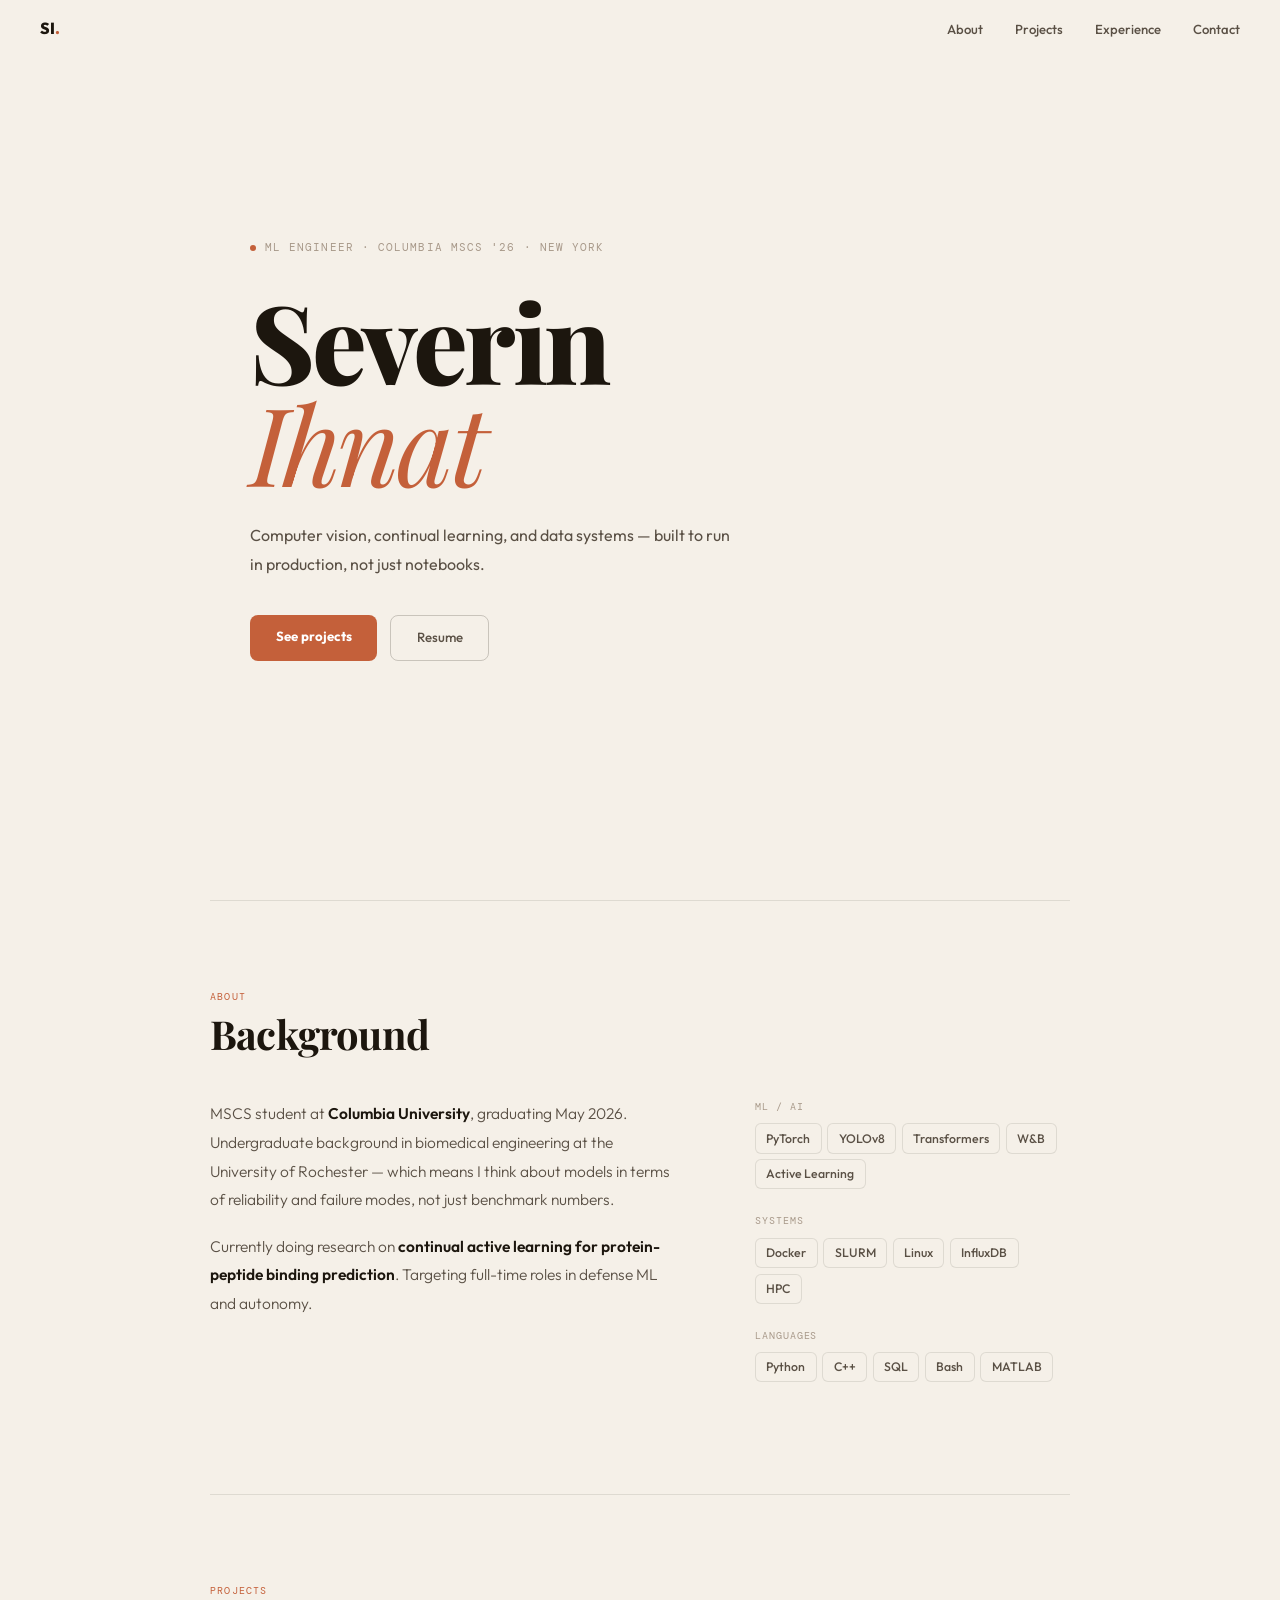
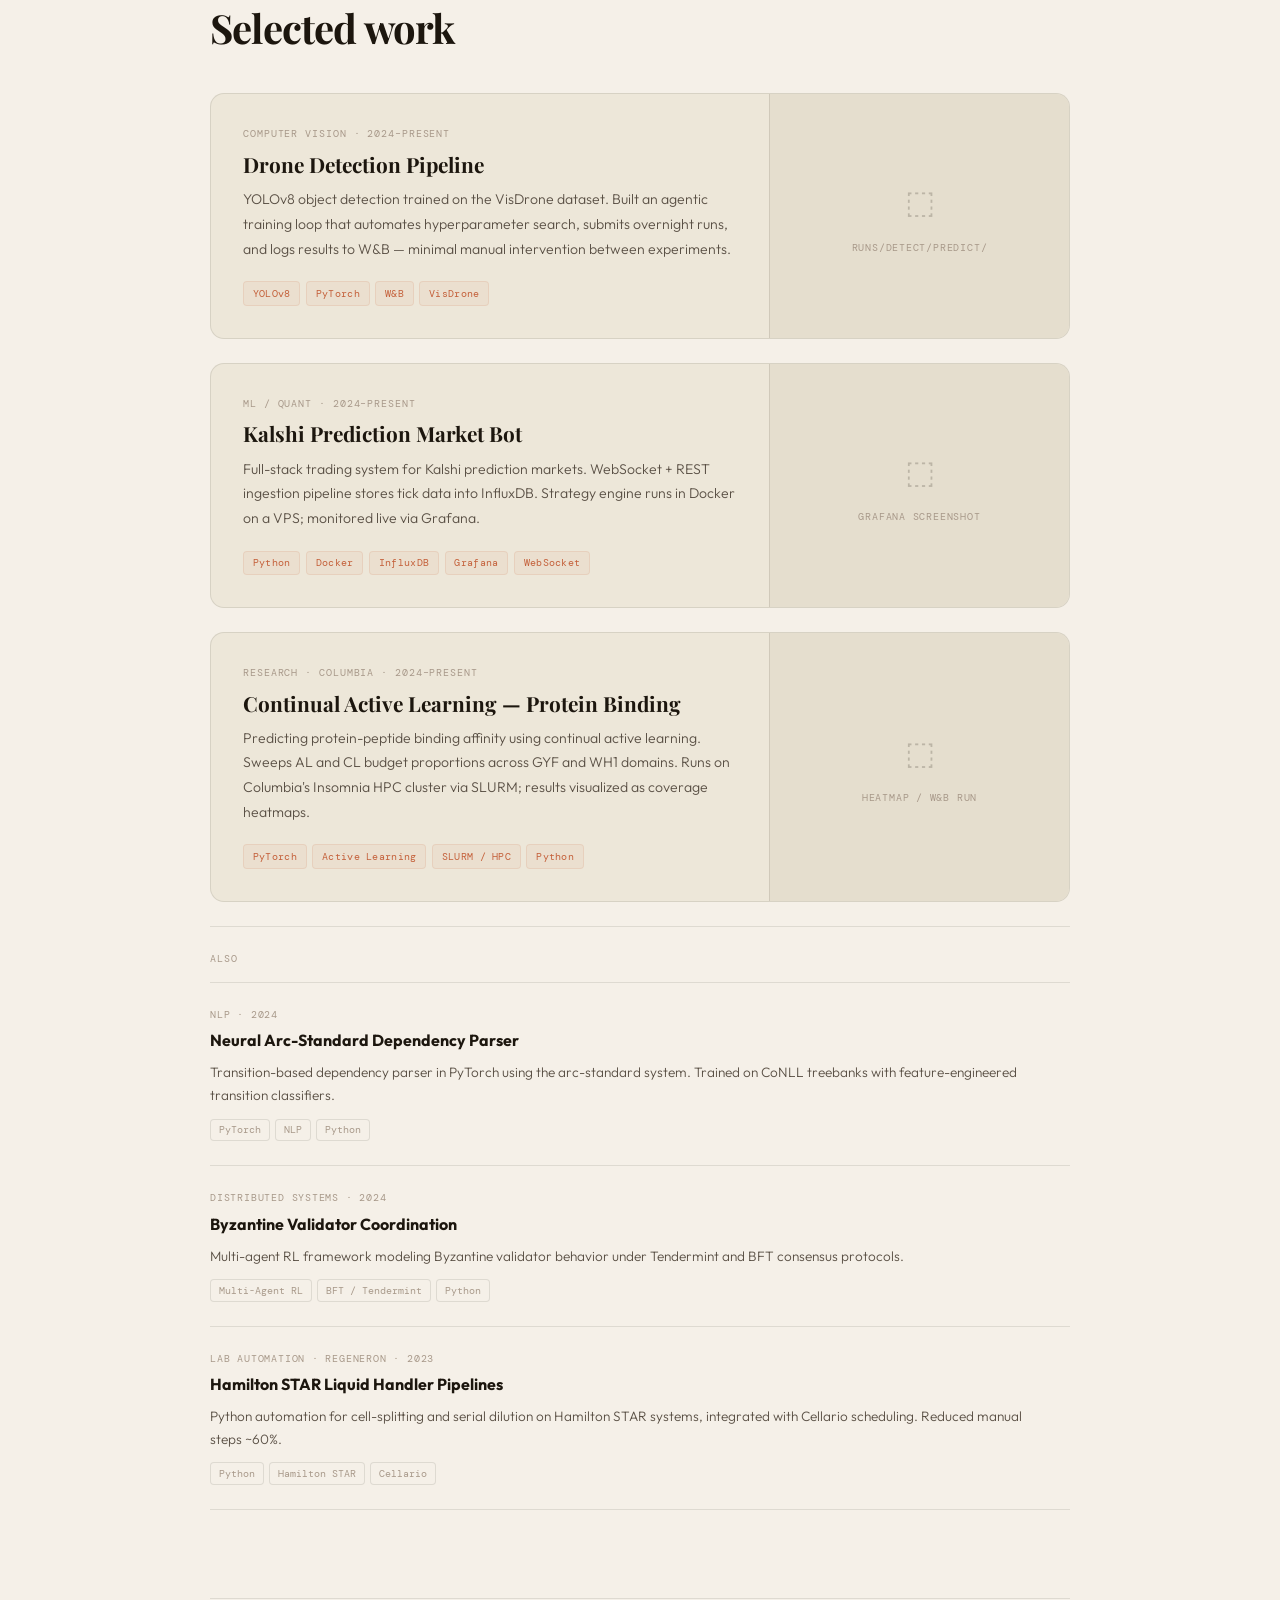
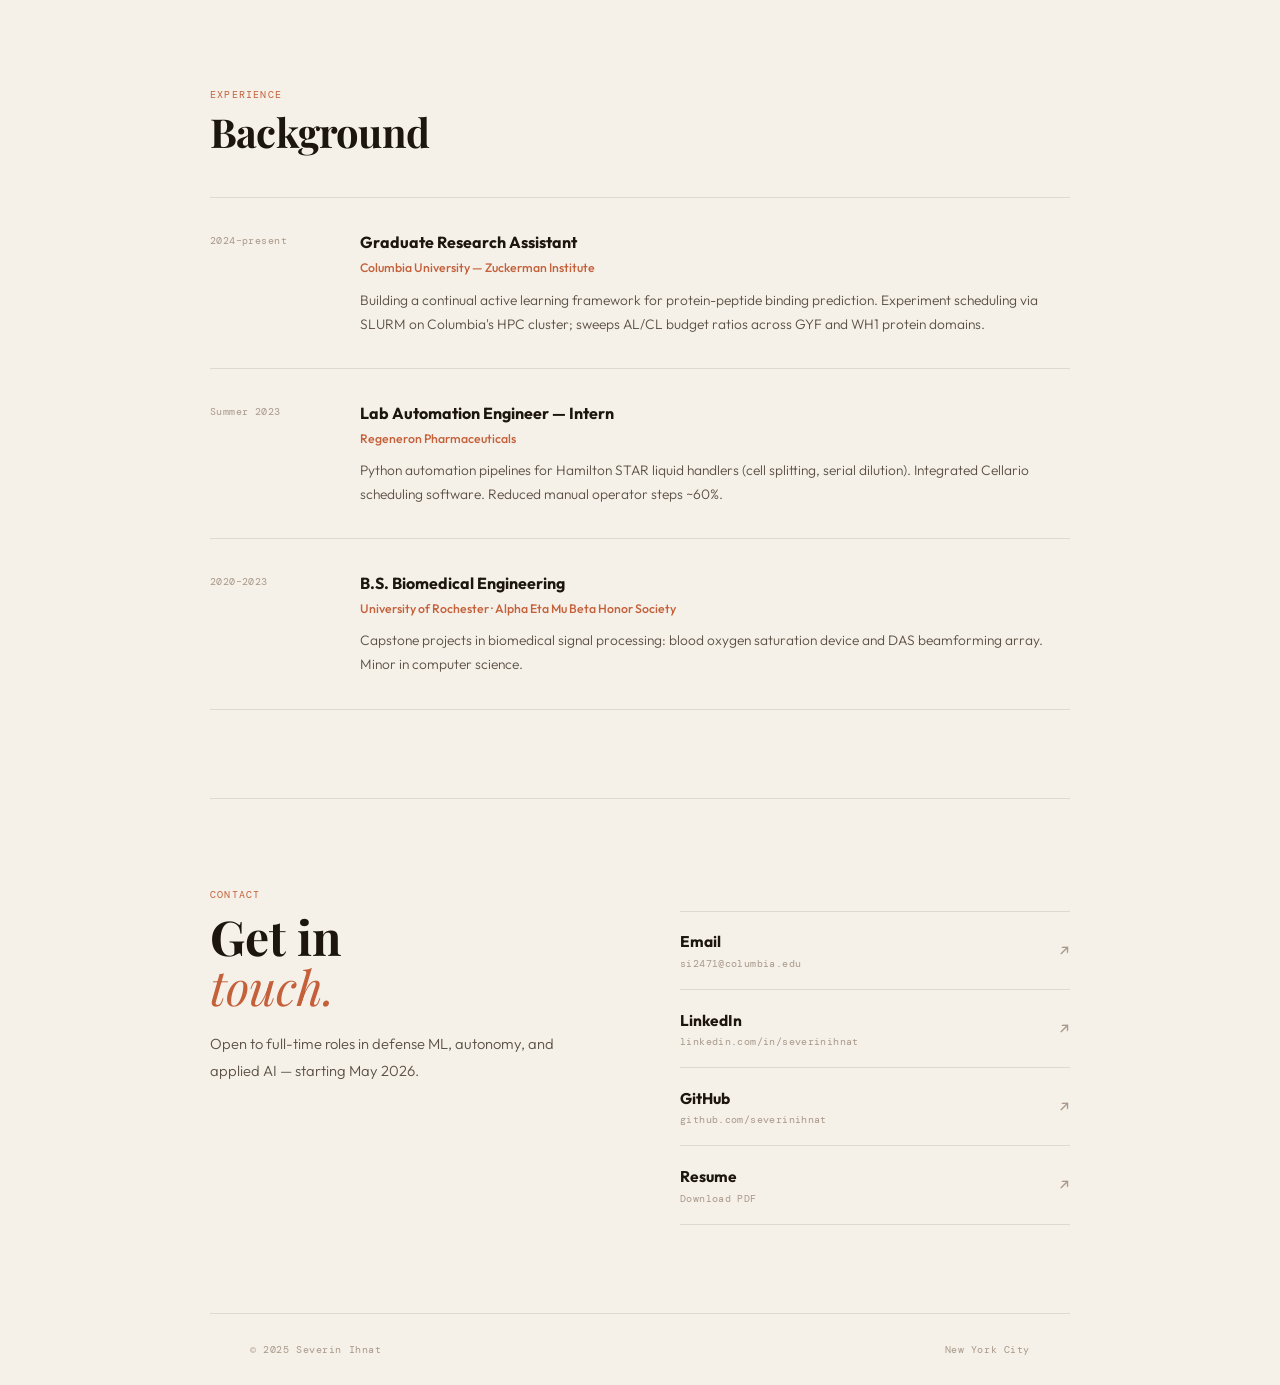
==== index.html @ cb9cfaa6 "updating to new template" ====
<!DOCTYPE html>
<html lang="en">
<head>
  <meta charset="UTF-8" />
  <meta name="viewport" content="width=device-width, initial-scale=1.0" />
  <title>Portfolio</title>
  <link rel="preconnect" href="https://fonts.googleapis.com" />
  <link rel="preconnect" href="https://fonts.gstatic.com" crossorigin />
  <link href="https://fonts.googleapis.com/css2?family=Playfair+Display:ital,wght@0,700;0,800;1,400&family=Outfit:wght@300;400;500;700&family=DM+Mono:wght@300;400&display=swap" rel="stylesheet" />
  <style>
    *, *::before, *::after { box-sizing: border-box; margin: 0; padding: 0; }

    :root {
      --bg:          #f5f0e8;
      --bg2:         #ede7d9;
      --bg3:         #e5dece;
      --border:      rgba(28,22,14,0.1);
      --border2:     rgba(28,22,14,0.2);
      --text:        #1c160e;
      --text-mid:    #5a5045;
      --text-soft:   #a8998a;
      --accent:      #c4603a;
      --accent-dim:  rgba(196,96,58,0.12);
      --accent-dim2: rgba(196,96,58,0.06);
      --fd: 'Outfit', sans-serif;
      --fs: 'Playfair Display', serif;
      --fm: 'DM Mono', monospace;
    }

    html { scroll-behavior: smooth; }
    body { background: var(--bg); color: var(--text); font-family: var(--fd); font-size: 16px; line-height: 1.6; overflow-x: hidden; }

    /* NAV */
    nav { position: fixed; top: 0; left: 0; right: 0; z-index: 100; height: 58px; padding: 0 2.5rem; display: flex; align-items: center; justify-content: space-between; transition: background 0.3s; }
    nav.scrolled { background: rgba(245,240,232,0.92); backdrop-filter: blur(14px); border-bottom: 1px solid var(--border); }
    .nav-logo { font-weight: 800; font-size: 1rem; color: var(--text); text-decoration: none; letter-spacing: -0.01em; }
    .nav-logo span { color: var(--accent); }
    .nav-links { display: flex; gap: 2rem; list-style: none; align-items: center; }
    .nav-links a { font-size: 0.82rem; font-weight: 500; color: var(--text-mid); text-decoration: none; transition: color 0.2s; }
    .nav-links a:hover { color: var(--accent); }

    /* HERO */
    #hero { min-height: 100vh; max-width: 860px; margin: 0 auto; padding: 0 2.5rem; display: flex; flex-direction: column; justify-content: center; }
    .hero-tag { display: inline-flex; align-items: center; gap: 0.55rem; font-family: var(--fm); font-size: 0.68rem; letter-spacing: 0.1em; text-transform: uppercase; color: var(--text-soft); margin-bottom: 2rem; opacity: 0; animation: up 0.45s ease 0.05s forwards; }
    .hero-dot { width: 6px; height: 6px; background: var(--accent); border-radius: 50%; animation: blink 2.4s ease-in-out infinite; }
    @keyframes blink { 0%,100%{opacity:1;transform:scale(1)} 50%{opacity:0.4;transform:scale(0.7)} }

    h1.hero-name { font-family: var(--fs); font-size: clamp(3.4rem, 8.5vw, 6.8rem); font-weight: 800; line-height: 0.94; letter-spacing: -0.03em; color: var(--text); opacity: 0; animation: up 0.65s ease 0.18s forwards; }
    h1.hero-name em { font-style: italic; font-weight: 400; color: var(--accent); }

    .hero-sub { margin-top: 1.75rem; max-width: 480px; font-size: 1rem; font-weight: 400; color: var(--text-mid); line-height: 1.8; opacity: 0; animation: up 0.6s ease 0.34s forwards; }

    .hero-btns { margin-top: 2.25rem; display: flex; gap: 0.8rem; flex-wrap: wrap; opacity: 0; animation: up 0.5s ease 0.48s forwards; }
    .btn-solid { padding: 0.7rem 1.6rem; background: var(--accent); color: #fff; font-size: 0.83rem; font-weight: 700; border-radius: 8px; text-decoration: none; transition: opacity 0.2s, transform 0.15s; }
    .btn-solid:hover { opacity: 0.85; transform: translateY(-1px); }
    .btn-ghost { padding: 0.7rem 1.6rem; border: 1.5px solid var(--border2); color: var(--text-mid); font-size: 0.83rem; font-weight: 500; border-radius: 8px; text-decoration: none; transition: border-color 0.2s, color 0.2s, transform 0.15s; }
    .btn-ghost:hover { border-color: var(--accent); color: var(--accent); transform: translateY(-1px); }

    /* SHARED */
    .wrap { max-width: 860px; margin: 0 auto; padding: 0 2.5rem; }
    .sec { padding: 5.5rem 0; border-top: 1px solid var(--border); }
    .eyebrow { font-family: var(--fm); font-size: 0.63rem; letter-spacing: 0.12em; text-transform: uppercase; color: var(--accent); margin-bottom: 0.5rem; }
    .sec-title { font-family: var(--fs); font-size: clamp(1.85rem, 3.5vw, 2.5rem); font-weight: 700; letter-spacing: -0.02em; line-height: 1.05; color: var(--text); margin-bottom: 2.75rem; }
    .sec-title em { font-style: italic; font-weight: 400; color: var(--accent); }

    /* ABOUT */
    .about-cols { display: grid; grid-template-columns: 3fr 2fr; gap: 4.5rem; align-items: start; }
    .about-body p { font-size: 0.97rem; color: var(--text-mid); line-height: 1.85; margin-bottom: 1.1rem; font-weight: 300; }
    .about-body strong { color: var(--text); font-weight: 600; }
    .sk-group { margin-bottom: 1.5rem; }
    .sk-label { font-family: var(--fm); font-size: 0.6rem; letter-spacing: 0.1em; text-transform: uppercase; color: var(--text-soft); margin-bottom: 0.55rem; }
    .sk-chips { display: flex; flex-wrap: wrap; gap: 0.35rem; }
    .chip { font-size: 0.77rem; font-weight: 500; padding: 0.27rem 0.65rem; background: var(--bg); border: 1px solid var(--border); border-radius: 6px; color: var(--text-mid); transition: border-color 0.2s, color 0.2s; }
    .chip:hover { border-color: var(--accent); color: var(--text); }

    /* FEATURED CARDS */
    .featured-projects { display: flex; flex-direction: column; gap: 1.5rem; margin-bottom: 1.5rem; }
    .feat-card { background: var(--bg2); border: 1px solid var(--border); border-radius: 14px; overflow: hidden; display: grid; grid-template-columns: 1fr 300px; transition: border-color 0.25s; cursor: default; }
    .feat-card:hover { border-color: var(--border2); }
    .feat-body { padding: 2rem; display: flex; flex-direction: column; justify-content: space-between; }
    .feat-meta { font-family: var(--fm); font-size: 0.63rem; letter-spacing: 0.09em; text-transform: uppercase; color: var(--text-soft); margin-bottom: 0.6rem; }
    .feat-title { font-family: var(--fs); font-size: 1.3rem; font-weight: 700; color: var(--text); margin-bottom: 0.65rem; line-height: 1.2; }
    .feat-desc { font-size: 0.88rem; color: var(--text-mid); line-height: 1.75; flex: 1; margin-bottom: 1.25rem; font-weight: 300; }
    .feat-tags { display: flex; flex-wrap: wrap; gap: 0.35rem; }
    .feat-tag { font-family: var(--fm); font-size: 0.62rem; padding: 0.2rem 0.55rem; background: var(--accent-dim2); border: 1px solid var(--accent-dim); color: var(--accent); border-radius: 4px; letter-spacing: 0.03em; }
    .feat-img { background: var(--bg3); border-left: 1px solid var(--border); overflow: hidden; min-height: 220px; }
    .feat-img img { width: 100%; height: 100%; object-fit: cover; object-position: center; display: block; }
    .feat-img-placeholder { width: 100%; height: 100%; display: flex; flex-direction: column; align-items: center; justify-content: center; gap: 0.75rem; padding: 1.5rem; text-align: center; }
    .fip-icon { font-size: 2rem; opacity: 0.2; }
    .fip-label { font-family: var(--fm); font-size: 0.62rem; letter-spacing: 0.08em; text-transform: uppercase; color: var(--text-soft); line-height: 1.6; }

    /* LISTED PROJECTS */
    .listed-projects { display: flex; flex-direction: column; }
    .list-divider { font-family: var(--fm); font-size: 0.6rem; letter-spacing: 0.12em; text-transform: uppercase; color: var(--text-soft); padding: 1.5rem 0 1rem; border-top: 1px solid var(--border); }
    .proj-row { display: grid; grid-template-columns: 1fr auto; gap: 2rem; align-items: start; padding: 1.5rem 0; border-top: 1px solid var(--border); cursor: default; }
    .proj-row:last-child { border-bottom: 1px solid var(--border); }
    .pr-meta { font-family: var(--fm); font-size: 0.62rem; letter-spacing: 0.08em; text-transform: uppercase; color: var(--text-soft); margin-bottom: 0.35rem; }
    .pr-title { font-size: 1rem; font-weight: 700; color: var(--text); margin-bottom: 0.45rem; transition: color 0.2s; }
    .proj-row:hover .pr-title { color: var(--accent); }
    .pr-desc { font-size: 0.85rem; color: var(--text-mid); line-height: 1.7; margin-bottom: 0.7rem; font-weight: 300; }
    .pr-tags { display: flex; flex-wrap: wrap; gap: 0.3rem; }
    .pr-tag { font-family: var(--fm); font-size: 0.6rem; padding: 0.17rem 0.5rem; background: var(--bg); border: 1px solid var(--border); color: var(--text-soft); border-radius: 4px; }
    .pr-arrow { color: var(--text-soft); font-size: 1rem; opacity: 0; transition: opacity 0.2s, transform 0.2s; padding-top: 0.2rem; }
    .proj-row:hover .pr-arrow { opacity: 1; transform: translate(2px,-2px); color: var(--accent); }

    /* EXPERIENCE */
    .exp-row { display: grid; grid-template-columns: 110px 1fr; gap: 2.5rem; padding: 2rem 0; border-top: 1px solid var(--border); }
    .exp-row:last-child { border-bottom: 1px solid var(--border); }
    .er-date { font-family: var(--fm); font-size: 0.65rem; color: var(--text-soft); letter-spacing: 0.04em; padding-top: 0.2rem; }
    .er-role { font-size: 1rem; font-weight: 700; color: var(--text); margin-bottom: 0.15rem; }
    .er-org { font-size: 0.77rem; color: var(--accent); font-weight: 500; margin-bottom: 0.6rem; }
    .er-desc { font-size: 0.86rem; color: var(--text-mid); line-height: 1.75; font-weight: 300; }

    /* CONTACT */
    .contact-layout { display: grid; grid-template-columns: 1fr 1fr; gap: 5rem; align-items: start; }
    .contact-head { font-family: var(--fs); font-size: clamp(2rem, 4.5vw, 3rem); font-weight: 700; line-height: 1.05; color: var(--text); margin-bottom: 1.25rem; }
    .contact-head em { font-style: italic; font-weight: 400; color: var(--accent); }
    .contact-copy { font-size: 0.92rem; color: var(--text-mid); line-height: 1.8; font-weight: 300; }
    .contact-links { display: flex; flex-direction: column; }
    .cl { display: flex; align-items: center; justify-content: space-between; padding: 1.1rem 0; border-top: 1px solid var(--border); text-decoration: none; }
    .cl:last-child { border-bottom: 1px solid var(--border); }
    .cl-name { font-size: 0.97rem; font-weight: 700; color: var(--text); transition: color 0.2s; }
    .cl:hover .cl-name { color: var(--accent); }
    .cl-sub { font-family: var(--fm); font-size: 0.6rem; color: var(--text-soft); margin-top: 0.12rem; letter-spacing: 0.04em; }
    .cl-arr { color: var(--text-soft); transition: color 0.2s, transform 0.2s; }
    .cl:hover .cl-arr { color: var(--accent); transform: translate(3px,-3px); }

    /* FOOTER */
    footer { border-top: 1px solid var(--border); padding: 1.75rem 2.5rem; max-width: 860px; margin: 0 auto; display: flex; justify-content: space-between; }
    footer p { font-family: var(--fm); font-size: 0.6rem; color: var(--text-soft); letter-spacing: 0.06em; }

    /* REVEAL */
    .reveal { opacity: 0; transform: translateY(16px); transition: opacity 0.6s ease, transform 0.6s ease; }
    .reveal.visible { opacity: 1; transform: none; }
    .rd1 { transition-delay: 0.07s; } .rd2 { transition-delay: 0.14s; } .rd3 { transition-delay: 0.21s; }
    @keyframes up { to { opacity: 1; transform: none; } }

    /* RESPONSIVE */
    @media (max-width: 680px) {
      nav, footer { padding-left: 1.25rem; padding-right: 1.25rem; }
      .wrap { padding: 0 1.25rem; }
      .feat-card { grid-template-columns: 1fr; }
      .feat-img { min-height: 180px; border-left: none; border-top: 1px solid var(--border); }
      .about-cols, .contact-layout { grid-template-columns: 1fr; gap: 2.5rem; }
      .exp-row { grid-template-columns: 1fr; gap: 0.25rem; }
      nav .nav-links li:nth-child(n+4) { display: none; }
    }
  </style>
</head>
<body>

<nav id="nav">
  <a class="nav-logo" href="#hero">SI<span>.</span></a>
  <ul class="nav-links">
    <li><a href="#about">About</a></li>
    <li><a href="#projects">Projects</a></li>
    <li><a href="#experience">Experience</a></li>
    <li><a href="#contact">Contact</a></li>
  </ul>
</nav>

<!-- HERO -->
<section id="hero">
  <div class="hero-tag"><span class="hero-dot"></span>ML Engineer · Columbia MSCS '26 · New York</div>
  <h1 class="hero-name">Severin<br /><em>Ihnat</em></h1>
  <p class="hero-sub">Computer vision, continual learning, and data systems — built to run in production, not just notebooks.</p>
  <div class="hero-btns">
    <a href="#projects" class="btn-solid">See projects</a>
    <a href="/resume.pdf" class="btn-ghost">Resume</a>
  </div>
</section>

<!-- ABOUT -->
<section id="about">
  <div class="wrap sec">
    <p class="eyebrow reveal">About</p>
    <h2 class="sec-title reveal rd1">Background</h2>
    <div class="about-cols">
      <div class="about-body reveal rd2">
        <p>MSCS student at <strong>Columbia University</strong>, graduating May 2026. Undergraduate background in biomedical engineering at the University of Rochester — which means I think about models in terms of reliability and failure modes, not just benchmark numbers.</p>
        <p>Currently doing research on <strong>continual active learning for protein-peptide binding prediction</strong>. Targeting full-time roles in defense ML and autonomy.</p>
      </div>
      <div class="about-skills reveal rd3">
        <div class="sk-group">
          <p class="sk-label">ML / AI</p>
          <div class="sk-chips">
            <span class="chip">PyTorch</span><span class="chip">YOLOv8</span>
            <span class="chip">Transformers</span><span class="chip">W&amp;B</span>
            <span class="chip">Active Learning</span>
          </div>
        </div>
        <div class="sk-group">
          <p class="sk-label">Systems</p>
          <div class="sk-chips">
            <span class="chip">Docker</span><span class="chip">SLURM</span>
            <span class="chip">Linux</span><span class="chip">InfluxDB</span><span class="chip">HPC</span>
          </div>
        </div>
        <div class="sk-group">
          <p class="sk-label">Languages</p>
          <div class="sk-chips">
            <span class="chip">Python</span><span class="chip">C++</span>
            <span class="chip">SQL</span><span class="chip">Bash</span><span class="chip">MATLAB</span>
          </div>
        </div>
      </div>
    </div>
  </div>
</section>

<!-- PROJECTS -->
<section id="projects">
  <div class="wrap sec">
    <p class="eyebrow reveal">Projects</p>
    <h2 class="sec-title reveal rd1">Selected work</h2>

    <div class="featured-projects">

      <div class="feat-card reveal">
        <div class="feat-body">
          <div>
            <p class="feat-meta">Computer Vision · 2024–present</p>
            <p class="feat-title">Drone Detection Pipeline</p>
            <p class="feat-desc">YOLOv8 object detection trained on the VisDrone dataset. Built an agentic training loop that automates hyperparameter search, submits overnight runs, and logs results to W&amp;B — minimal manual intervention between experiments.</p>
          </div>
          <div class="feat-tags">
            <span class="feat-tag">YOLOv8</span>
            <span class="feat-tag">PyTorch</span>
            <span class="feat-tag">W&amp;B</span>
            <span class="feat-tag">VisDrone</span>
          </div>
        </div>
        <div class="feat-img">
          <!-- <img src="img/drone-detection.jpg" alt="YOLOv8 detection output on VisDrone frame" /> -->
          <div class="feat-img-placeholder">
            <div class="fip-icon">⬚</div>
            <div class="fip-label">runs/detect/predict/</div>
          </div>
        </div>
      </div>

      <div class="feat-card reveal rd1">
        <div class="feat-body">
          <div>
            <p class="feat-meta">ML / Quant · 2024–present</p>
            <p class="feat-title">Kalshi Prediction Market Bot</p>
            <p class="feat-desc">Full-stack trading system for Kalshi prediction markets. WebSocket + REST ingestion pipeline stores tick data into InfluxDB. Strategy engine runs in Docker on a VPS; monitored live via Grafana.</p>
          </div>
          <div class="feat-tags">
            <span class="feat-tag">Python</span>
            <span class="feat-tag">Docker</span>
            <span class="feat-tag">InfluxDB</span>
            <span class="feat-tag">Grafana</span>
            <span class="feat-tag">WebSocket</span>
          </div>
        </div>
        <div class="feat-img">
          <!-- <img src="img/grafana.png" alt="Grafana dashboard — live Kalshi data pipeline" /> -->
          <div class="feat-img-placeholder">
            <div class="fip-icon">⬚</div>
            <div class="fip-label">Grafana screenshot</div>
          </div>
        </div>
      </div>

      <div class="feat-card reveal rd2">
        <div class="feat-body">
          <div>
            <p class="feat-meta">Research · Columbia · 2024–present</p>
            <p class="feat-title">Continual Active Learning — Protein Binding</p>
            <p class="feat-desc">Predicting protein-peptide binding affinity using continual active learning. Sweeps AL and CL budget proportions across GYF and WH1 domains. Runs on Columbia's Insomnia HPC cluster via SLURM; results visualized as coverage heatmaps.</p>
          </div>
          <div class="feat-tags">
            <span class="feat-tag">PyTorch</span>
            <span class="feat-tag">Active Learning</span>
            <span class="feat-tag">SLURM / HPC</span>
            <span class="feat-tag">Python</span>
          </div>
        </div>
        <div class="feat-img">
          <!-- <img src="img/cal-heatmap.png" alt="AL/CL budget sweep heatmap" /> -->
          <div class="feat-img-placeholder">
            <div class="fip-icon">⬚</div>
            <div class="fip-label">Heatmap / W&amp;B run</div>
          </div>
        </div>
      </div>

    </div>

    <div class="listed-projects reveal rd3">
      <p class="list-divider">Also</p>

      <div class="proj-row">
        <div>
          <p class="pr-meta">NLP · 2024</p>
          <p class="pr-title">Neural Arc-Standard Dependency Parser</p>
          <p class="pr-desc">Transition-based dependency parser in PyTorch using the arc-standard system. Trained on CoNLL treebanks with feature-engineered transition classifiers.</p>
          <div class="pr-tags"><span class="pr-tag">PyTorch</span><span class="pr-tag">NLP</span><span class="pr-tag">Python</span></div>
        </div>
        <span class="pr-arrow">↗</span>
      </div>

      <div class="proj-row">
        <div>
          <p class="pr-meta">Distributed Systems · 2024</p>
          <p class="pr-title">Byzantine Validator Coordination</p>
          <p class="pr-desc">Multi-agent RL framework modeling Byzantine validator behavior under Tendermint and BFT consensus protocols.</p>
          <div class="pr-tags"><span class="pr-tag">Multi-Agent RL</span><span class="pr-tag">BFT / Tendermint</span><span class="pr-tag">Python</span></div>
        </div>
        <span class="pr-arrow">↗</span>
      </div>

      <div class="proj-row">
        <div>
          <p class="pr-meta">Lab Automation · Regeneron · 2023</p>
          <p class="pr-title">Hamilton STAR Liquid Handler Pipelines</p>
          <p class="pr-desc">Python automation for cell-splitting and serial dilution on Hamilton STAR systems, integrated with Cellario scheduling. Reduced manual steps ~60%.</p>
          <div class="pr-tags"><span class="pr-tag">Python</span><span class="pr-tag">Hamilton STAR</span><span class="pr-tag">Cellario</span></div>
        </div>
        <span class="pr-arrow">↗</span>
      </div>

    </div>
  </div>
</section>

<!-- EXPERIENCE -->
<section id="experience">
  <div class="wrap sec">
    <p class="eyebrow reveal">Experience</p>
    <h2 class="sec-title reveal rd1">Background</h2>
    <div class="reveal rd2">
      <div class="exp-row">
        <div class="er-date">2024–present</div>
        <div>
          <p class="er-role">Graduate Research Assistant</p>
          <p class="er-org">Columbia University — Zuckerman Institute</p>
          <p class="er-desc">Building a continual active learning framework for protein-peptide binding prediction. Experiment scheduling via SLURM on Columbia's HPC cluster; sweeps AL/CL budget ratios across GYF and WH1 protein domains.</p>
        </div>
      </div>
      <div class="exp-row">
        <div class="er-date">Summer 2023</div>
        <div>
          <p class="er-role">Lab Automation Engineer — Intern</p>
          <p class="er-org">Regeneron Pharmaceuticals</p>
          <p class="er-desc">Python automation pipelines for Hamilton STAR liquid handlers (cell splitting, serial dilution). Integrated Cellario scheduling software. Reduced manual operator steps ~60%.</p>
        </div>
      </div>
      <div class="exp-row">
        <div class="er-date">2020–2023</div>
        <div>
          <p class="er-role">B.S. Biomedical Engineering</p>
          <p class="er-org">University of Rochester · Alpha Eta Mu Beta Honor Society</p>
          <p class="er-desc">Capstone projects in biomedical signal processing: blood oxygen saturation device and DAS beamforming array. Minor in computer science.</p>
        </div>
      </div>
    </div>
  </div>
</section>

<!-- CONTACT -->
<section id="contact">
  <div class="wrap sec">
    <p class="eyebrow reveal">Contact</p>
    <div class="contact-layout">
      <div class="reveal rd1">
        <h2 class="contact-head">Get in<br /><em>touch.</em></h2>
        <p class="contact-copy">Open to full-time roles in defense ML, autonomy, and applied AI — starting May 2026.</p>
      </div>
      <div class="contact-links reveal rd2">
        <a class="cl" href="mailto:si2471@columbia.edu">
          <div><div class="cl-name">Email</div><div class="cl-sub">si2471@columbia.edu</div></div>
          <span class="cl-arr">↗</span>
        </a>
        <a class="cl" href="https://linkedin.com/in/severinihnat" target="_blank">
          <div><div class="cl-name">LinkedIn</div><div class="cl-sub">linkedin.com/in/severinihnat</div></div>
          <span class="cl-arr">↗</span>
        </a>
        <a class="cl" href="https://github.com/severinihnat" target="_blank">
          <div><div class="cl-name">GitHub</div><div class="cl-sub">github.com/severinihnat</div></div>
          <span class="cl-arr">↗</span>
        </a>
        <a class="cl" href="/resume.pdf" target="_blank">
          <div><div class="cl-name">Resume</div><div class="cl-sub">Download PDF</div></div>
          <span class="cl-arr">↗</span>
        </a>
      </div>
    </div>
  </div>
</section>

<footer>
  <p>© 2025 Severin Ihnat</p>
  <p>New York City</p>
</footer>

<script>
  const nav = document.getElementById('nav');
  window.addEventListener('scroll', () => nav.classList.toggle('scrolled', scrollY > 40));
  const obs = new IntersectionObserver(
    es => es.forEach(e => { if (e.isIntersecting) { e.target.classList.add('visible'); obs.unobserve(e.target); } }),
    { threshold: 0.08, rootMargin: '0px 0px -30px 0px' }
  );
  document.querySelectorAll('.reveal').forEach(el => obs.observe(el));
</script>

</body>
</html>
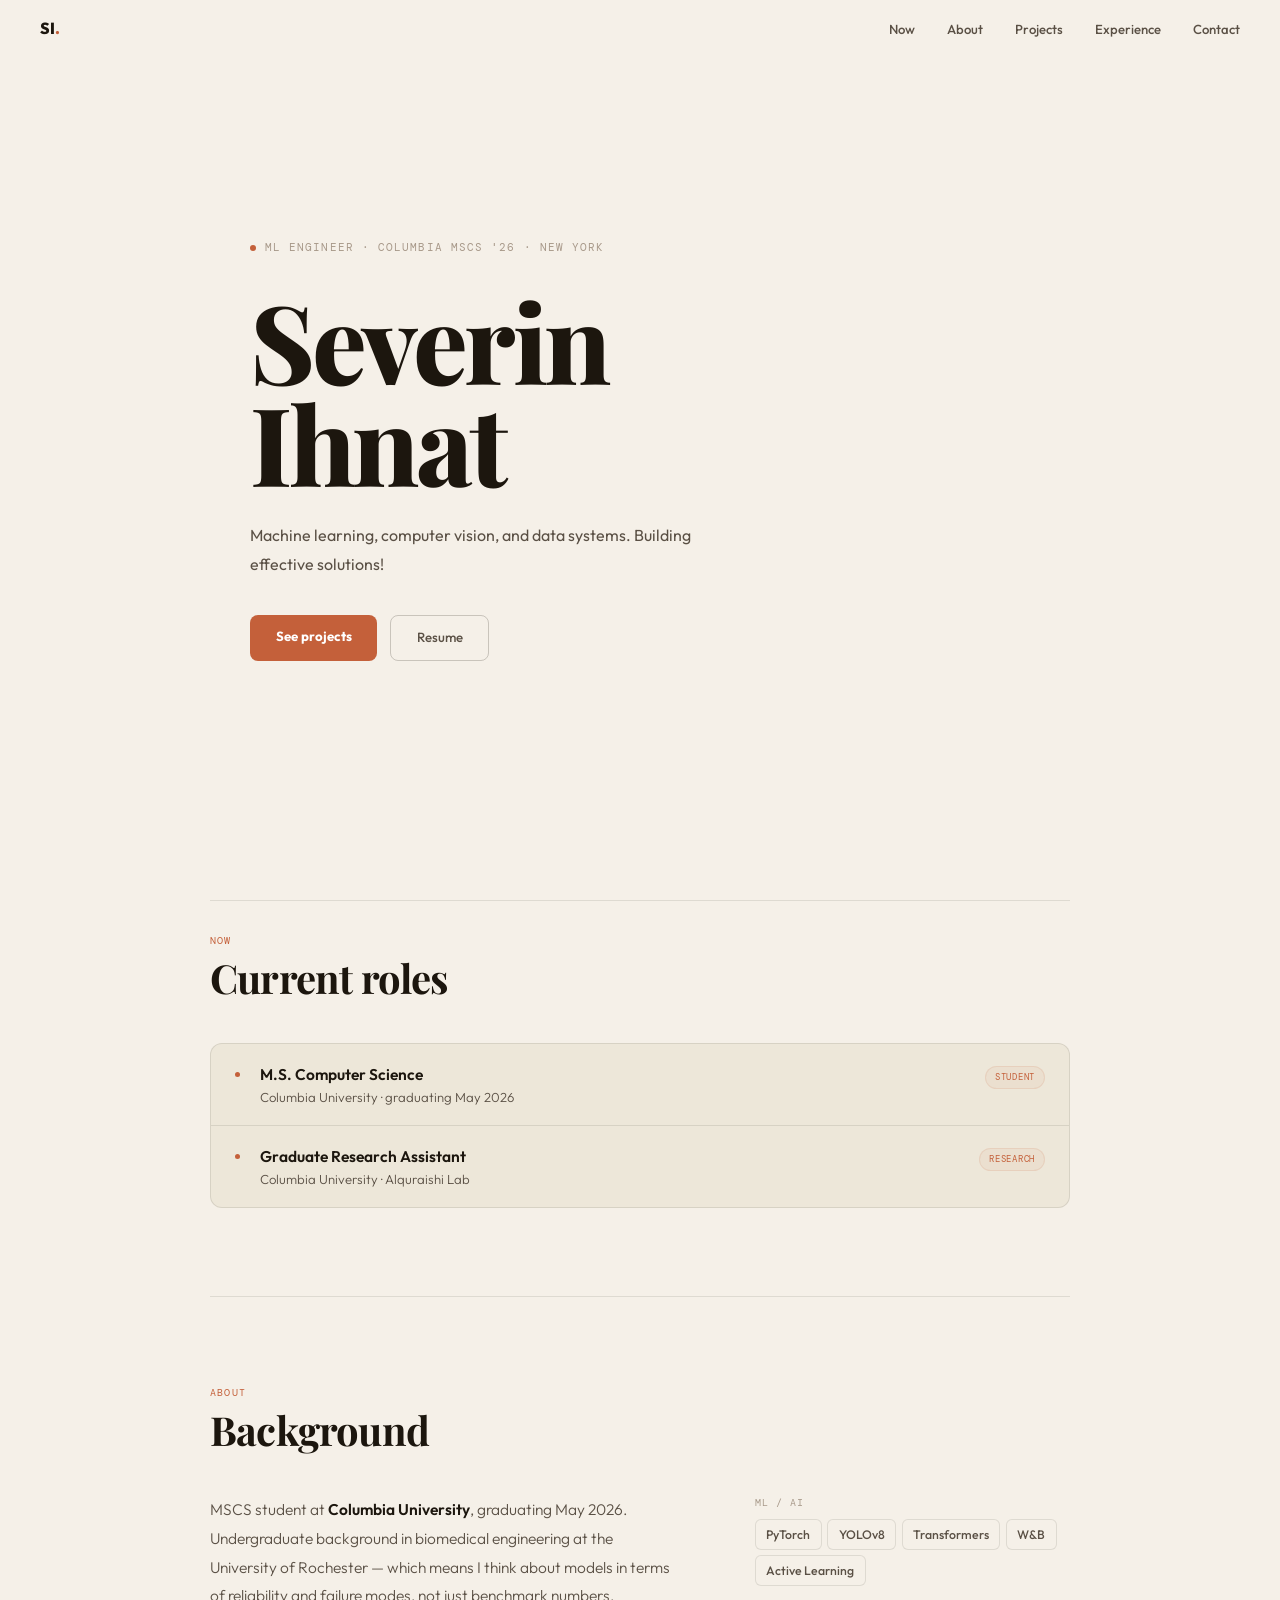
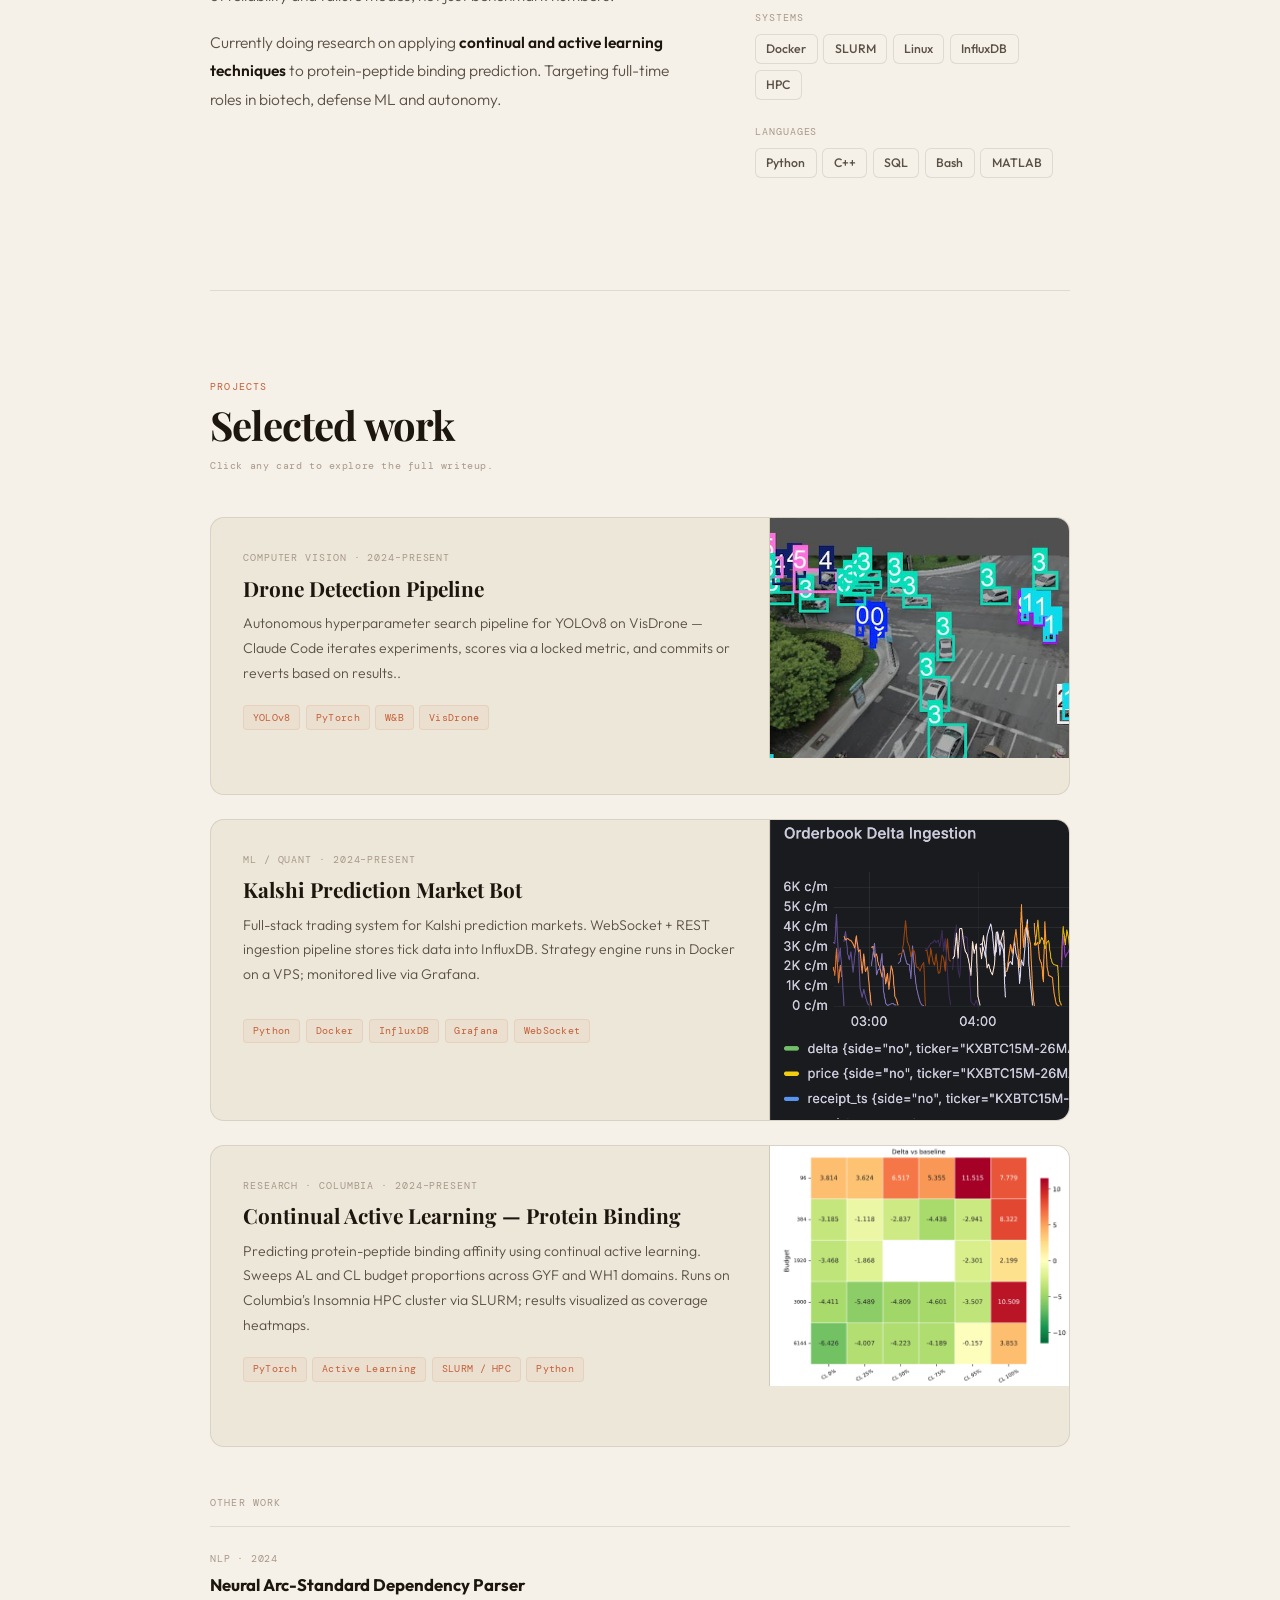
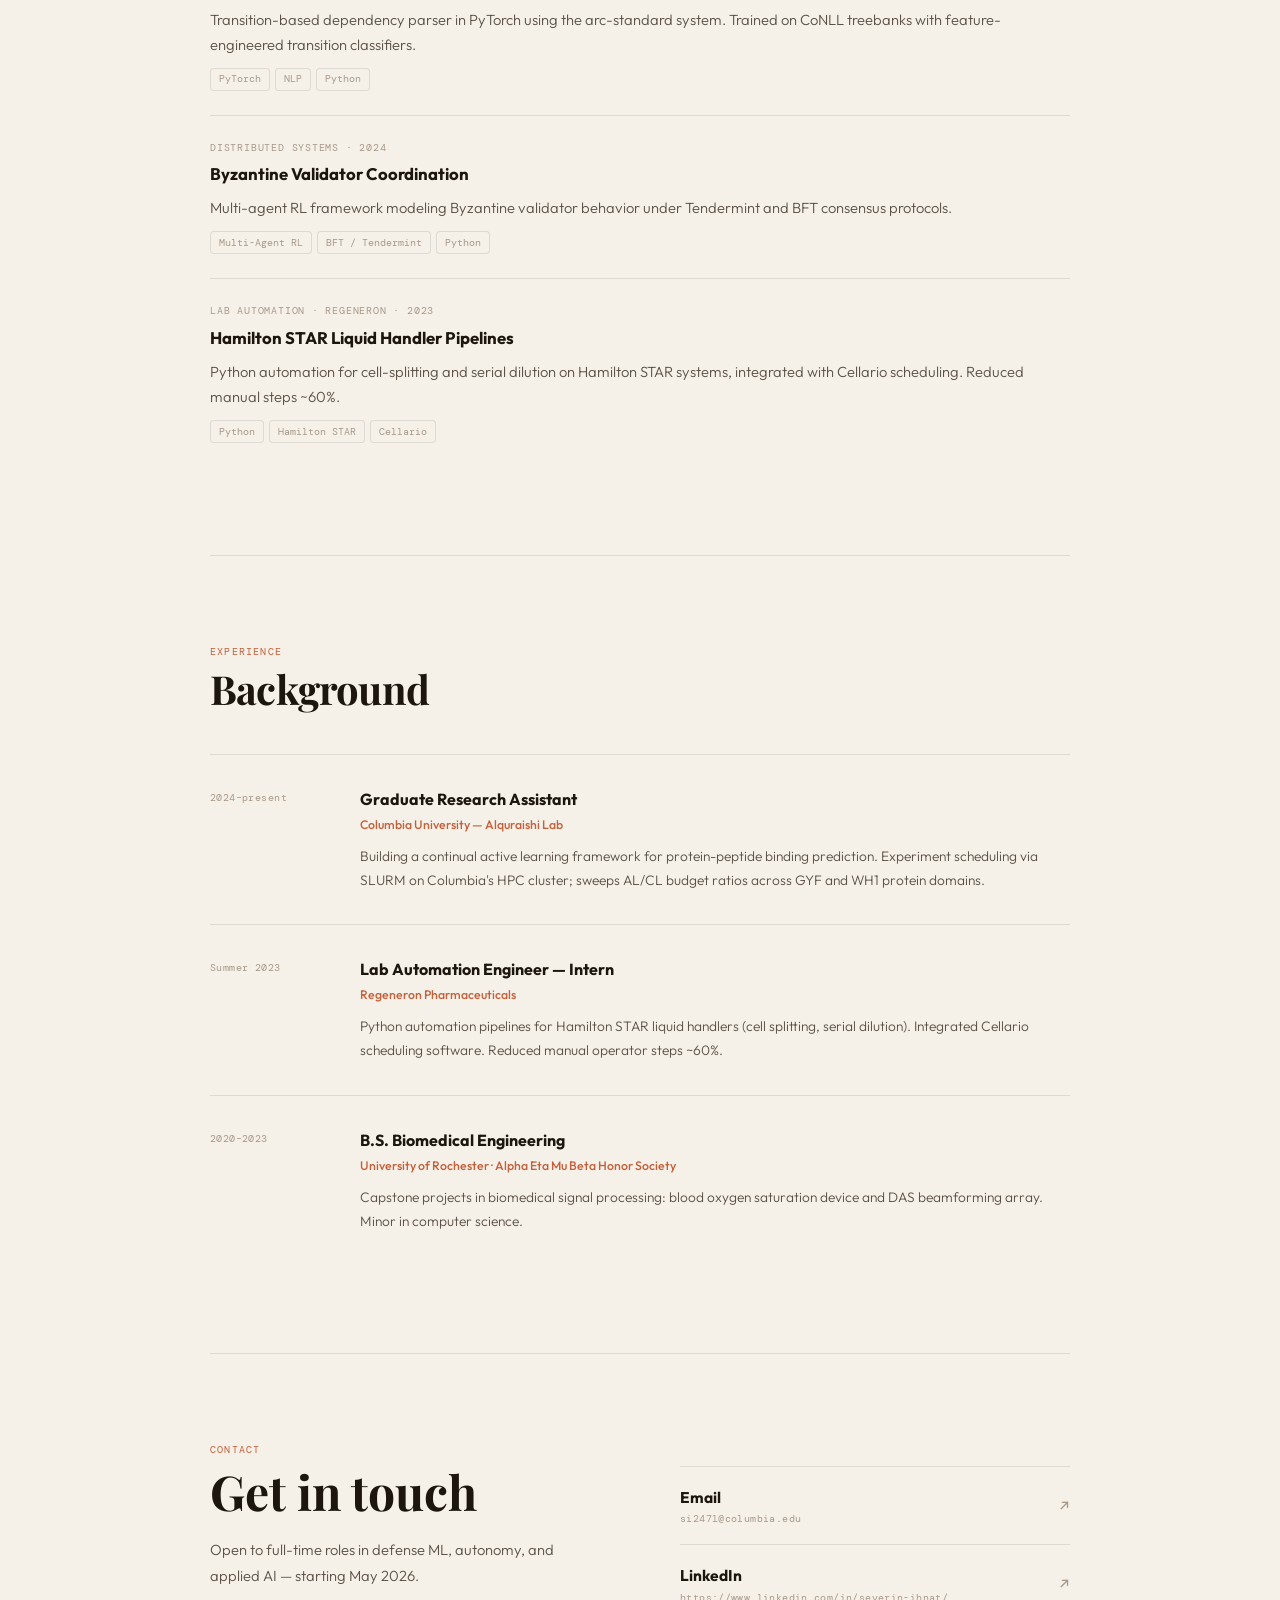
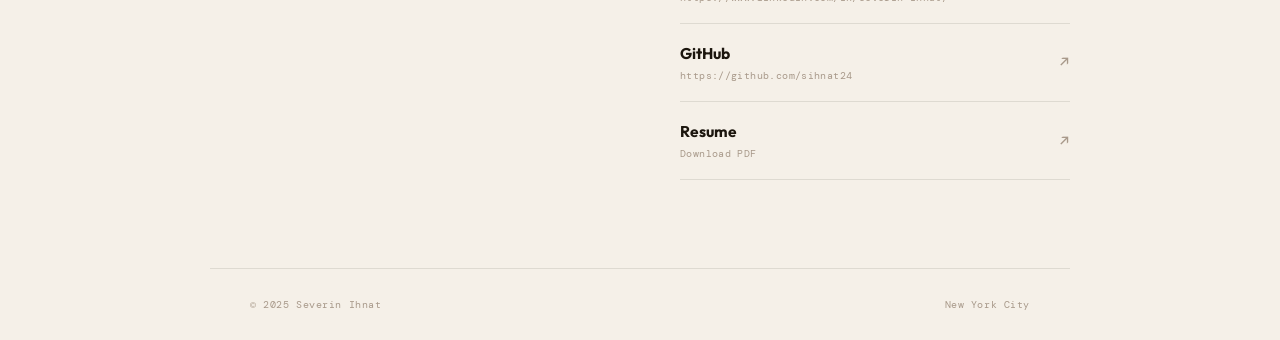
==== commit f7402882: "added individual pages for projects, and updated droneYolo content page" ====
--- a/index.html
+++ b/index.html
@@ -46,7 +46,7 @@
     @keyframes blink { 0%,100%{opacity:1;transform:scale(1)} 50%{opacity:0.4;transform:scale(0.7)} }
 
     h1.hero-name { font-family: var(--fs); font-size: clamp(3.4rem, 8.5vw, 6.8rem); font-weight: 800; line-height: 0.94; letter-spacing: -0.03em; color: var(--text); opacity: 0; animation: up 0.65s ease 0.18s forwards; }
-    h1.hero-name em { font-style: italic; font-weight: 400; color: var(--accent); }
+    h1.hero-name em { font-style: normal; }
 
     .hero-sub { margin-top: 1.75rem; max-width: 480px; font-size: 1rem; font-weight: 400; color: var(--text-mid); line-height: 1.8; opacity: 0; animation: up 0.6s ease 0.34s forwards; }
 
@@ -61,7 +61,17 @@
     .sec { padding: 5.5rem 0; border-top: 1px solid var(--border); }
     .eyebrow { font-family: var(--fm); font-size: 0.63rem; letter-spacing: 0.12em; text-transform: uppercase; color: var(--accent); margin-bottom: 0.5rem; }
     .sec-title { font-family: var(--fs); font-size: clamp(1.85rem, 3.5vw, 2.5rem); font-weight: 700; letter-spacing: -0.02em; line-height: 1.05; color: var(--text); margin-bottom: 2.75rem; }
-    .sec-title em { font-style: italic; font-weight: 400; color: var(--accent); }
+    .sec-title em { font-style: normal; }
+
+    /* CURRENT */
+    .now-rows { display: flex; flex-direction: column; background: var(--bg2); border: 1px solid var(--border); border-radius: 12px; overflow: hidden; }
+    .now-row { display: flex; align-items: baseline; justify-content: space-between; gap: 2rem; padding: 1.1rem 1.5rem; }
+    .now-row + .now-row { border-top: 1px solid var(--border); }
+    .now-left { display: flex; align-items: baseline; gap: 1.25rem; }
+    .now-dot { width: 5px; height: 5px; background: var(--accent); border-radius: 50%; flex-shrink: 0; position: relative; top: -0.15rem; }
+    .now-role { font-size: 0.97rem; font-weight: 600; color: var(--text); }
+    .now-org { font-size: 0.82rem; color: var(--text-mid); font-weight: 300; }
+    .now-badge { font-family: var(--fm); font-size: 0.58rem; letter-spacing: 0.08em; text-transform: uppercase; padding: 0.2rem 0.55rem; border-radius: 20px; background: var(--accent-dim2); border: 1px solid var(--accent-dim); color: var(--accent); white-space: nowrap; }
 
     /* ABOUT */
     .about-cols { display: grid; grid-template-columns: 3fr 2fr; gap: 4.5rem; align-items: start; }
@@ -73,31 +83,37 @@
     .chip { font-size: 0.77rem; font-weight: 500; padding: 0.27rem 0.65rem; background: var(--bg); border: 1px solid var(--border); border-radius: 6px; color: var(--text-mid); transition: border-color 0.2s, color 0.2s; }
     .chip:hover { border-color: var(--accent); color: var(--text); }
 
+    .proj-hint { font-family: var(--fm); font-size: 0.62rem; letter-spacing: 0.06em; color: var(--text-soft); margin-top: -2rem; margin-bottom: 2.75rem; }
+
     /* FEATURED CARDS */
     .featured-projects { display: flex; flex-direction: column; gap: 1.5rem; margin-bottom: 1.5rem; }
-    .feat-card { background: var(--bg2); border: 1px solid var(--border); border-radius: 14px; overflow: hidden; display: grid; grid-template-columns: 1fr 300px; transition: border-color 0.25s; cursor: default; }
+    .feat-card { background: var(--bg2); border: 1px solid var(--border); border-radius: 14px; overflow: hidden; display: grid; grid-template-columns: 1fr 300px; transition: border-color 0.25s; cursor: pointer; text-decoration: none; color: inherit; }
     .feat-card:hover { border-color: var(--border2); }
+    .feat-card:hover .feat-title { color: var(--accent); transition: color 0.2s; }
     .feat-body { padding: 2rem; display: flex; flex-direction: column; justify-content: space-between; }
+    .feat-view { font-family: var(--fm); font-size: 0.63rem; letter-spacing: 0.06em; color: var(--accent); margin-top: 1rem; opacity: 0; transition: opacity 0.2s, transform 0.2s; transform: translateX(-4px); display: block; }
+    .feat-card:hover .feat-view { opacity: 1; transform: none; }
     .feat-meta { font-family: var(--fm); font-size: 0.63rem; letter-spacing: 0.09em; text-transform: uppercase; color: var(--text-soft); margin-bottom: 0.6rem; }
     .feat-title { font-family: var(--fs); font-size: 1.3rem; font-weight: 700; color: var(--text); margin-bottom: 0.65rem; line-height: 1.2; }
     .feat-desc { font-size: 0.88rem; color: var(--text-mid); line-height: 1.75; flex: 1; margin-bottom: 1.25rem; font-weight: 300; }
     .feat-tags { display: flex; flex-wrap: wrap; gap: 0.35rem; }
     .feat-tag { font-family: var(--fm); font-size: 0.62rem; padding: 0.2rem 0.55rem; background: var(--accent-dim2); border: 1px solid var(--accent-dim); color: var(--accent); border-radius: 4px; letter-spacing: 0.03em; }
-    .feat-img { background: var(--bg3); border-left: 1px solid var(--border); overflow: hidden; min-height: 220px; }
+    .feat-img { background: var(--bg3); border-left: 1px solid var(--border); overflow: hidden; aspect-ratio: 5 / 4; }
     .feat-img img { width: 100%; height: 100%; object-fit: cover; object-position: center; display: block; }
+    .feat-img--kalshi { aspect-ratio: 1 / 1; }
     .feat-img-placeholder { width: 100%; height: 100%; display: flex; flex-direction: column; align-items: center; justify-content: center; gap: 0.75rem; padding: 1.5rem; text-align: center; }
     .fip-icon { font-size: 2rem; opacity: 0.2; }
     .fip-label { font-family: var(--fm); font-size: 0.62rem; letter-spacing: 0.08em; text-transform: uppercase; color: var(--text-soft); line-height: 1.6; }
 
     /* LISTED PROJECTS */
     .listed-projects { display: flex; flex-direction: column; }
-    .list-divider { font-family: var(--fm); font-size: 0.6rem; letter-spacing: 0.12em; text-transform: uppercase; color: var(--text-soft); padding: 1.5rem 0 1rem; border-top: 1px solid var(--border); }
+    .list-divider { font-family: var(--fm); font-size: 0.6rem; letter-spacing: 0.12em; text-transform: uppercase; color: var(--text-soft); padding: 1.5rem 0 1rem; }
     .proj-row { display: grid; grid-template-columns: 1fr auto; gap: 2rem; align-items: start; padding: 1.5rem 0; border-top: 1px solid var(--border); cursor: default; }
-    .proj-row:last-child { border-bottom: 1px solid var(--border); }
+    .proj-row:last-child { border-bottom: none; }
     .pr-meta { font-family: var(--fm); font-size: 0.62rem; letter-spacing: 0.08em; text-transform: uppercase; color: var(--text-soft); margin-bottom: 0.35rem; }
-    .pr-title { font-size: 1rem; font-weight: 700; color: var(--text); margin-bottom: 0.45rem; transition: color 0.2s; }
+    .pr-title { font-size: 1.05rem; font-weight: 700; color: var(--text); margin-bottom: 0.45rem; transition: color 0.2s; }
     .proj-row:hover .pr-title { color: var(--accent); }
-    .pr-desc { font-size: 0.85rem; color: var(--text-mid); line-height: 1.7; margin-bottom: 0.7rem; font-weight: 300; }
+    .pr-desc { font-size: 0.92rem; color: var(--text-mid); line-height: 1.7; margin-bottom: 0.7rem; font-weight: 300; }
     .pr-tags { display: flex; flex-wrap: wrap; gap: 0.3rem; }
     .pr-tag { font-family: var(--fm); font-size: 0.6rem; padding: 0.17rem 0.5rem; background: var(--bg); border: 1px solid var(--border); color: var(--text-soft); border-radius: 4px; }
     .pr-arrow { color: var(--text-soft); font-size: 1rem; opacity: 0; transition: opacity 0.2s, transform 0.2s; padding-top: 0.2rem; }
@@ -105,7 +121,7 @@
 
     /* EXPERIENCE */
     .exp-row { display: grid; grid-template-columns: 110px 1fr; gap: 2.5rem; padding: 2rem 0; border-top: 1px solid var(--border); }
-    .exp-row:last-child { border-bottom: 1px solid var(--border); }
+    .exp-row:last-child { border-bottom: none; }
     .er-date { font-family: var(--fm); font-size: 0.65rem; color: var(--text-soft); letter-spacing: 0.04em; padding-top: 0.2rem; }
     .er-role { font-size: 1rem; font-weight: 700; color: var(--text); margin-bottom: 0.15rem; }
     .er-org { font-size: 0.77rem; color: var(--accent); font-weight: 500; margin-bottom: 0.6rem; }
@@ -114,7 +130,7 @@
     /* CONTACT */
     .contact-layout { display: grid; grid-template-columns: 1fr 1fr; gap: 5rem; align-items: start; }
     .contact-head { font-family: var(--fs); font-size: clamp(2rem, 4.5vw, 3rem); font-weight: 700; line-height: 1.05; color: var(--text); margin-bottom: 1.25rem; }
-    .contact-head em { font-style: italic; font-weight: 400; color: var(--accent); }
+    .contact-head em { font-style: normal; }
     .contact-copy { font-size: 0.92rem; color: var(--text-mid); line-height: 1.8; font-weight: 300; }
     .contact-links { display: flex; flex-direction: column; }
     .cl { display: flex; align-items: center; justify-content: space-between; padding: 1.1rem 0; border-top: 1px solid var(--border); text-decoration: none; }
@@ -140,7 +156,7 @@
       nav, footer { padding-left: 1.25rem; padding-right: 1.25rem; }
       .wrap { padding: 0 1.25rem; }
       .feat-card { grid-template-columns: 1fr; }
-      .feat-img { min-height: 180px; border-left: none; border-top: 1px solid var(--border); }
+      .feat-img { aspect-ratio: 5 / 4; border-left: none; border-top: 1px solid var(--border); }
       .about-cols, .contact-layout { grid-template-columns: 1fr; gap: 2.5rem; }
       .exp-row { grid-template-columns: 1fr; gap: 0.25rem; }
       nav .nav-links li:nth-child(n+4) { display: none; }
@@ -152,6 +168,7 @@
 <nav id="nav">
   <a class="nav-logo" href="#hero">SI<span>.</span></a>
   <ul class="nav-links">
+    <li><a href="#now">Now</a></li>
     <li><a href="#about">About</a></li>
     <li><a href="#projects">Projects</a></li>
     <li><a href="#experience">Experience</a></li>
@@ -163,10 +180,40 @@
 <section id="hero">
   <div class="hero-tag"><span class="hero-dot"></span>ML Engineer · Columbia MSCS '26 · New York</div>
   <h1 class="hero-name">Severin<br /><em>Ihnat</em></h1>
-  <p class="hero-sub">Computer vision, continual learning, and data systems — built to run in production, not just notebooks.</p>
+  <p class="hero-sub">Machine learning, computer vision, and data systems. Building effective solutions!</p>
   <div class="hero-btns">
     <a href="#projects" class="btn-solid">See projects</a>
     <a href="/resume.pdf" class="btn-ghost">Resume</a>
+  </div>
+</section>
+
+<!-- CURRENT -->
+<section id="now">
+  <div class="wrap sec" style="padding-top: 2rem">
+    <p class="eyebrow reveal">Now</p>
+    <h2 class="sec-title reveal rd1">Current <em>roles</em></h2>
+    <div class="now-rows reveal rd2">
+      <div class="now-row">
+        <div class="now-left">
+          <span class="now-dot"></span>
+          <div>
+            <div class="now-role">M.S. Computer Science</div>
+            <div class="now-org">Columbia University · graduating May 2026</div>
+          </div>
+        </div>
+        <span class="now-badge">Student</span>
+      </div>
+      <div class="now-row">
+        <div class="now-left">
+          <span class="now-dot"></span>
+          <div>
+            <div class="now-role">Graduate Research Assistant</div>
+            <div class="now-org">Columbia University · Alquraishi Lab</div>
+          </div>
+        </div>
+        <span class="now-badge">Research</span>
+      </div>
+    </div>
   </div>
 </section>
 
@@ -178,7 +225,7 @@
     <div class="about-cols">
       <div class="about-body reveal rd2">
         <p>MSCS student at <strong>Columbia University</strong>, graduating May 2026. Undergraduate background in biomedical engineering at the University of Rochester — which means I think about models in terms of reliability and failure modes, not just benchmark numbers.</p>
-        <p>Currently doing research on <strong>continual active learning for protein-peptide binding prediction</strong>. Targeting full-time roles in defense ML and autonomy.</p>
+        <p>Currently doing research on applying <strong>continual and active learning techniques</strong> to protein-peptide binding prediction. Targeting full-time roles in biotech, defense ML and autonomy.</p>
       </div>
       <div class="about-skills reveal rd3">
         <div class="sk-group">
@@ -213,15 +260,16 @@
   <div class="wrap sec">
     <p class="eyebrow reveal">Projects</p>
     <h2 class="sec-title reveal rd1">Selected work</h2>
+    <p class="proj-hint reveal rd2">Click any card to explore the full writeup.</p>
 
     <div class="featured-projects">
 
-      <div class="feat-card reveal">
+      <a class="feat-card reveal" href="/projects/drone.html">
         <div class="feat-body">
           <div>
             <p class="feat-meta">Computer Vision · 2024–present</p>
             <p class="feat-title">Drone Detection Pipeline</p>
-            <p class="feat-desc">YOLOv8 object detection trained on the VisDrone dataset. Built an agentic training loop that automates hyperparameter search, submits overnight runs, and logs results to W&amp;B — minimal manual intervention between experiments.</p>
+            <p class="feat-desc">Autonomous hyperparameter search pipeline for YOLOv8 on VisDrone — Claude Code iterates experiments, scores via a locked metric, and commits or reverts based on results..</p>
           </div>
           <div class="feat-tags">
             <span class="feat-tag">YOLOv8</span>
@@ -229,17 +277,18 @@
             <span class="feat-tag">W&amp;B</span>
             <span class="feat-tag">VisDrone</span>
           </div>
+          <span class="feat-view">View project →</span>
         </div>
         <div class="feat-img">
-          <!-- <img src="img/drone-detection.jpg" alt="YOLOv8 detection output on VisDrone frame" /> -->
+          <img src="img/visdrone ex.png" alt="YOLOv8 detection output on VisDrone frame" >
           <div class="feat-img-placeholder">
             <div class="fip-icon">⬚</div>
             <div class="fip-label">runs/detect/predict/</div>
           </div>
         </div>
-      </div>
-
-      <div class="feat-card reveal rd1">
+      </a>
+
+      <a class="feat-card reveal rd1" href="/projects/kalshi.html">
         <div class="feat-body">
           <div>
             <p class="feat-meta">ML / Quant · 2024–present</p>
@@ -253,17 +302,18 @@
             <span class="feat-tag">Grafana</span>
             <span class="feat-tag">WebSocket</span>
           </div>
-        </div>
-        <div class="feat-img">
-          <!-- <img src="img/grafana.png" alt="Grafana dashboard — live Kalshi data pipeline" /> -->
+          <span class="feat-view">View project →</span>
+        </div>
+        <div class="feat-img feat-img--kalshi">
+          <img src="img/grafana.png" alt="Grafana dashboard — live Kalshi data pipeline" />
           <div class="feat-img-placeholder">
             <div class="fip-icon">⬚</div>
             <div class="fip-label">Grafana screenshot</div>
           </div>
         </div>
-      </div>
-
-      <div class="feat-card reveal rd2">
+      </a>
+
+      <a class="feat-card reveal rd2" href="/projects/cal.html">
         <div class="feat-body">
           <div>
             <p class="feat-meta">Research · Columbia · 2024–present</p>
@@ -276,20 +326,21 @@
             <span class="feat-tag">SLURM / HPC</span>
             <span class="feat-tag">Python</span>
           </div>
+          <span class="feat-view">View project →</span>
         </div>
         <div class="feat-img">
-          <!-- <img src="img/cal-heatmap.png" alt="AL/CL budget sweep heatmap" /> -->
+          <img src="img/heatmap.png" alt="3D structure of GYF protein binding domain" />
           <div class="feat-img-placeholder">
             <div class="fip-icon">⬚</div>
             <div class="fip-label">Heatmap / W&amp;B run</div>
           </div>
         </div>
-      </div>
+      </a>
 
     </div>
 
     <div class="listed-projects reveal rd3">
-      <p class="list-divider">Also</p>
+      <p class="list-divider">Other work</p>
 
       <div class="proj-row">
         <div>
@@ -335,7 +386,7 @@
         <div class="er-date">2024–present</div>
         <div>
           <p class="er-role">Graduate Research Assistant</p>
-          <p class="er-org">Columbia University — Zuckerman Institute</p>
+          <p class="er-org">Columbia University — Alquraishi Lab</p>
           <p class="er-desc">Building a continual active learning framework for protein-peptide binding prediction. Experiment scheduling via SLURM on Columbia's HPC cluster; sweeps AL/CL budget ratios across GYF and WH1 protein domains.</p>
         </div>
       </div>
@@ -365,7 +416,7 @@
     <p class="eyebrow reveal">Contact</p>
     <div class="contact-layout">
       <div class="reveal rd1">
-        <h2 class="contact-head">Get in<br /><em>touch.</em></h2>
+        <h2 class="contact-head">Get in touch </h2>
         <p class="contact-copy">Open to full-time roles in defense ML, autonomy, and applied AI — starting May 2026.</p>
       </div>
       <div class="contact-links reveal rd2">
@@ -373,12 +424,12 @@
           <div><div class="cl-name">Email</div><div class="cl-sub">si2471@columbia.edu</div></div>
           <span class="cl-arr">↗</span>
         </a>
-        <a class="cl" href="https://linkedin.com/in/severinihnat" target="_blank">
-          <div><div class="cl-name">LinkedIn</div><div class="cl-sub">linkedin.com/in/severinihnat</div></div>
+        <a class="cl" href="https://www.linkedin.com/in/severin-ihnat/" target="_blank">
+          <div><div class="cl-name">LinkedIn</div><div class="cl-sub">https://www.linkedin.com/in/severin-ihnat/</div></div>
           <span class="cl-arr">↗</span>
         </a>
-        <a class="cl" href="https://github.com/severinihnat" target="_blank">
-          <div><div class="cl-name">GitHub</div><div class="cl-sub">github.com/severinihnat</div></div>
+        <a class="cl" href="https://github.com/sihnat24" target="_blank">
+          <div><div class="cl-name">GitHub</div><div class="cl-sub">https://github.com/sihnat24</div></div>
           <span class="cl-arr">↗</span>
         </a>
         <a class="cl" href="/resume.pdf" target="_blank">
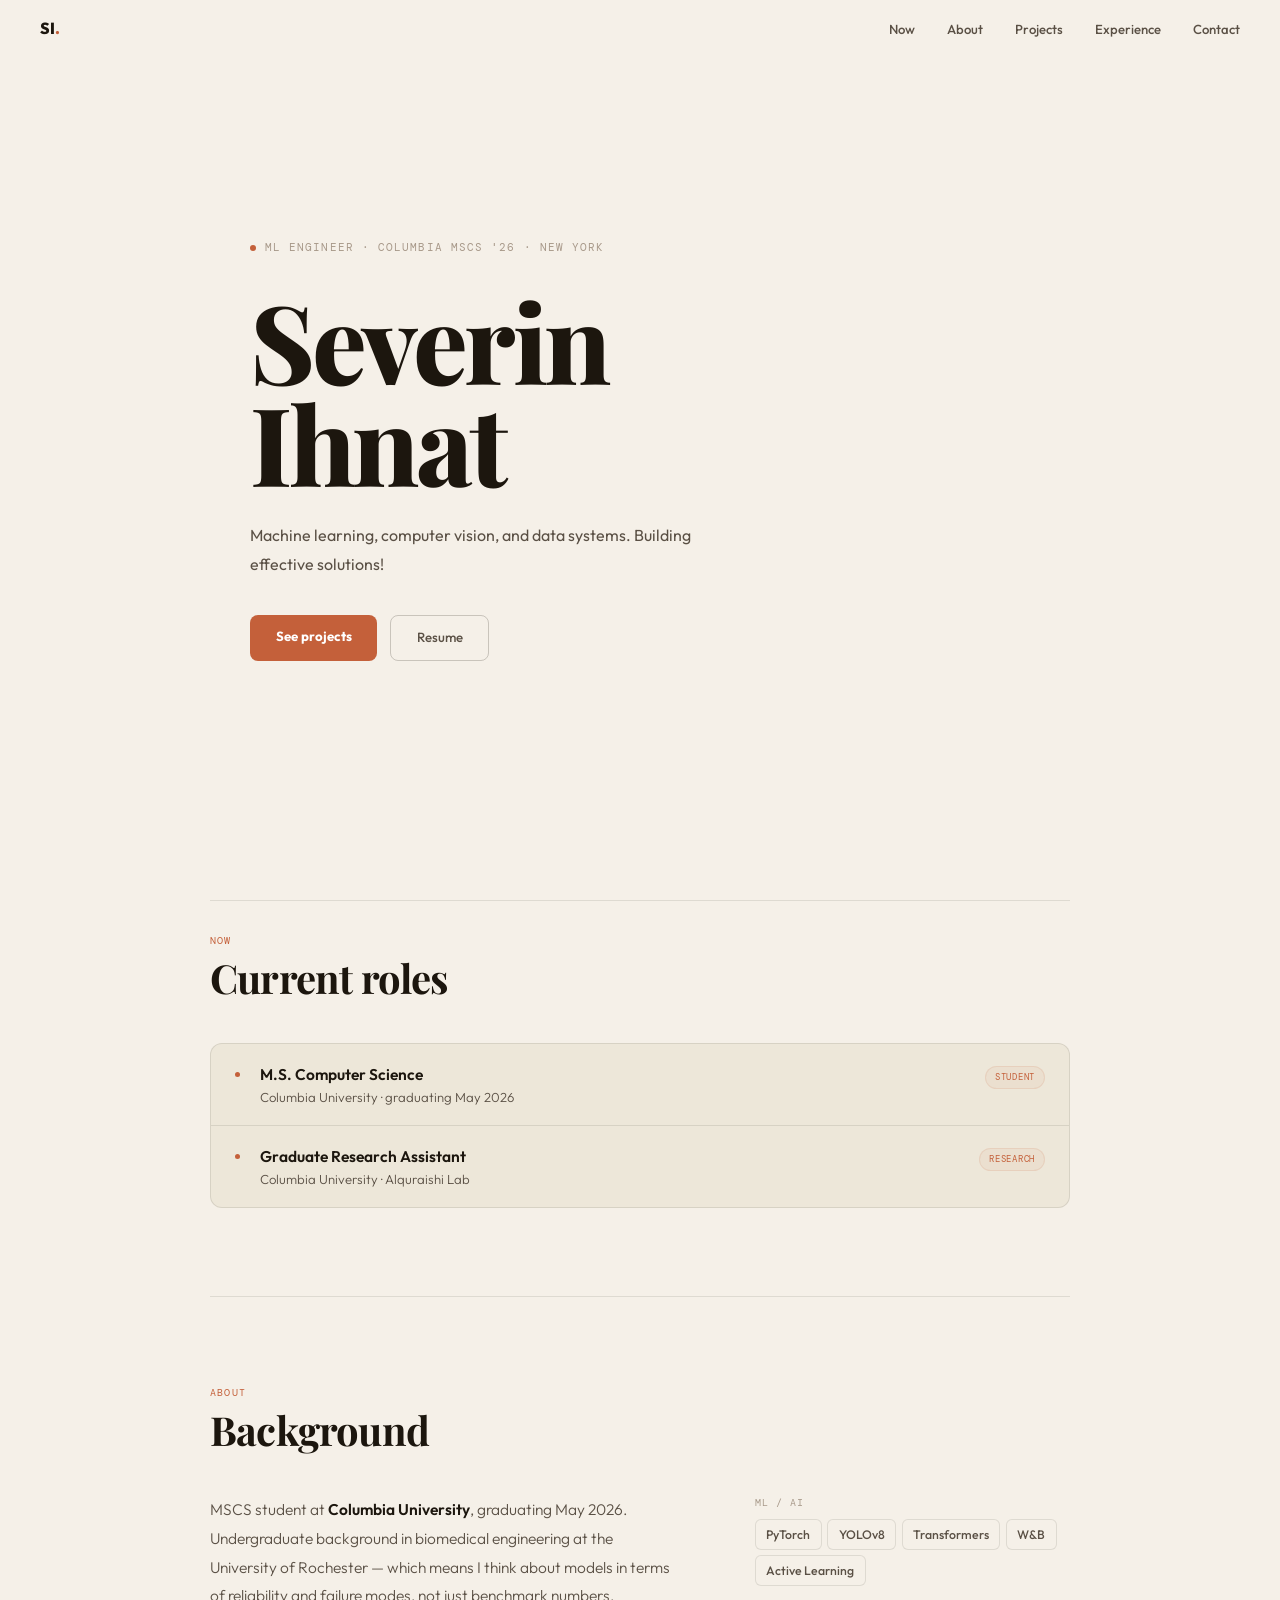
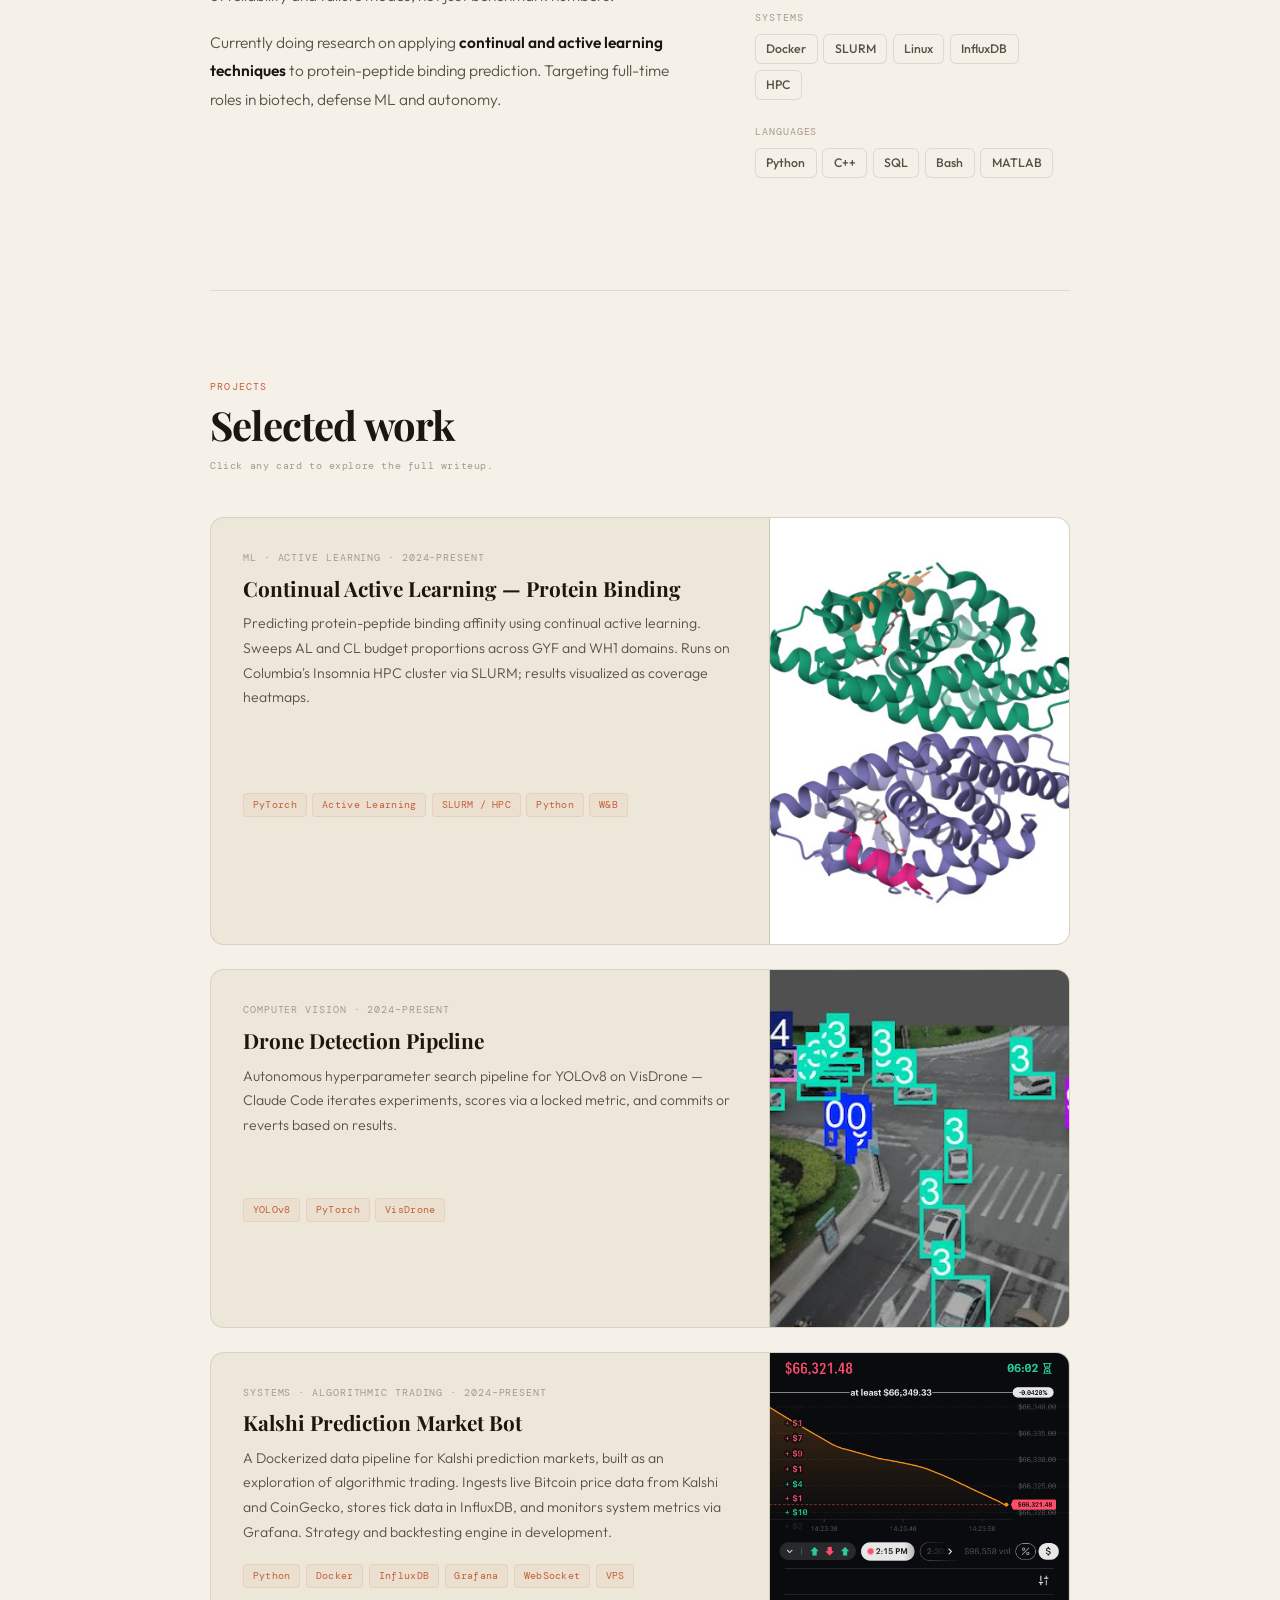
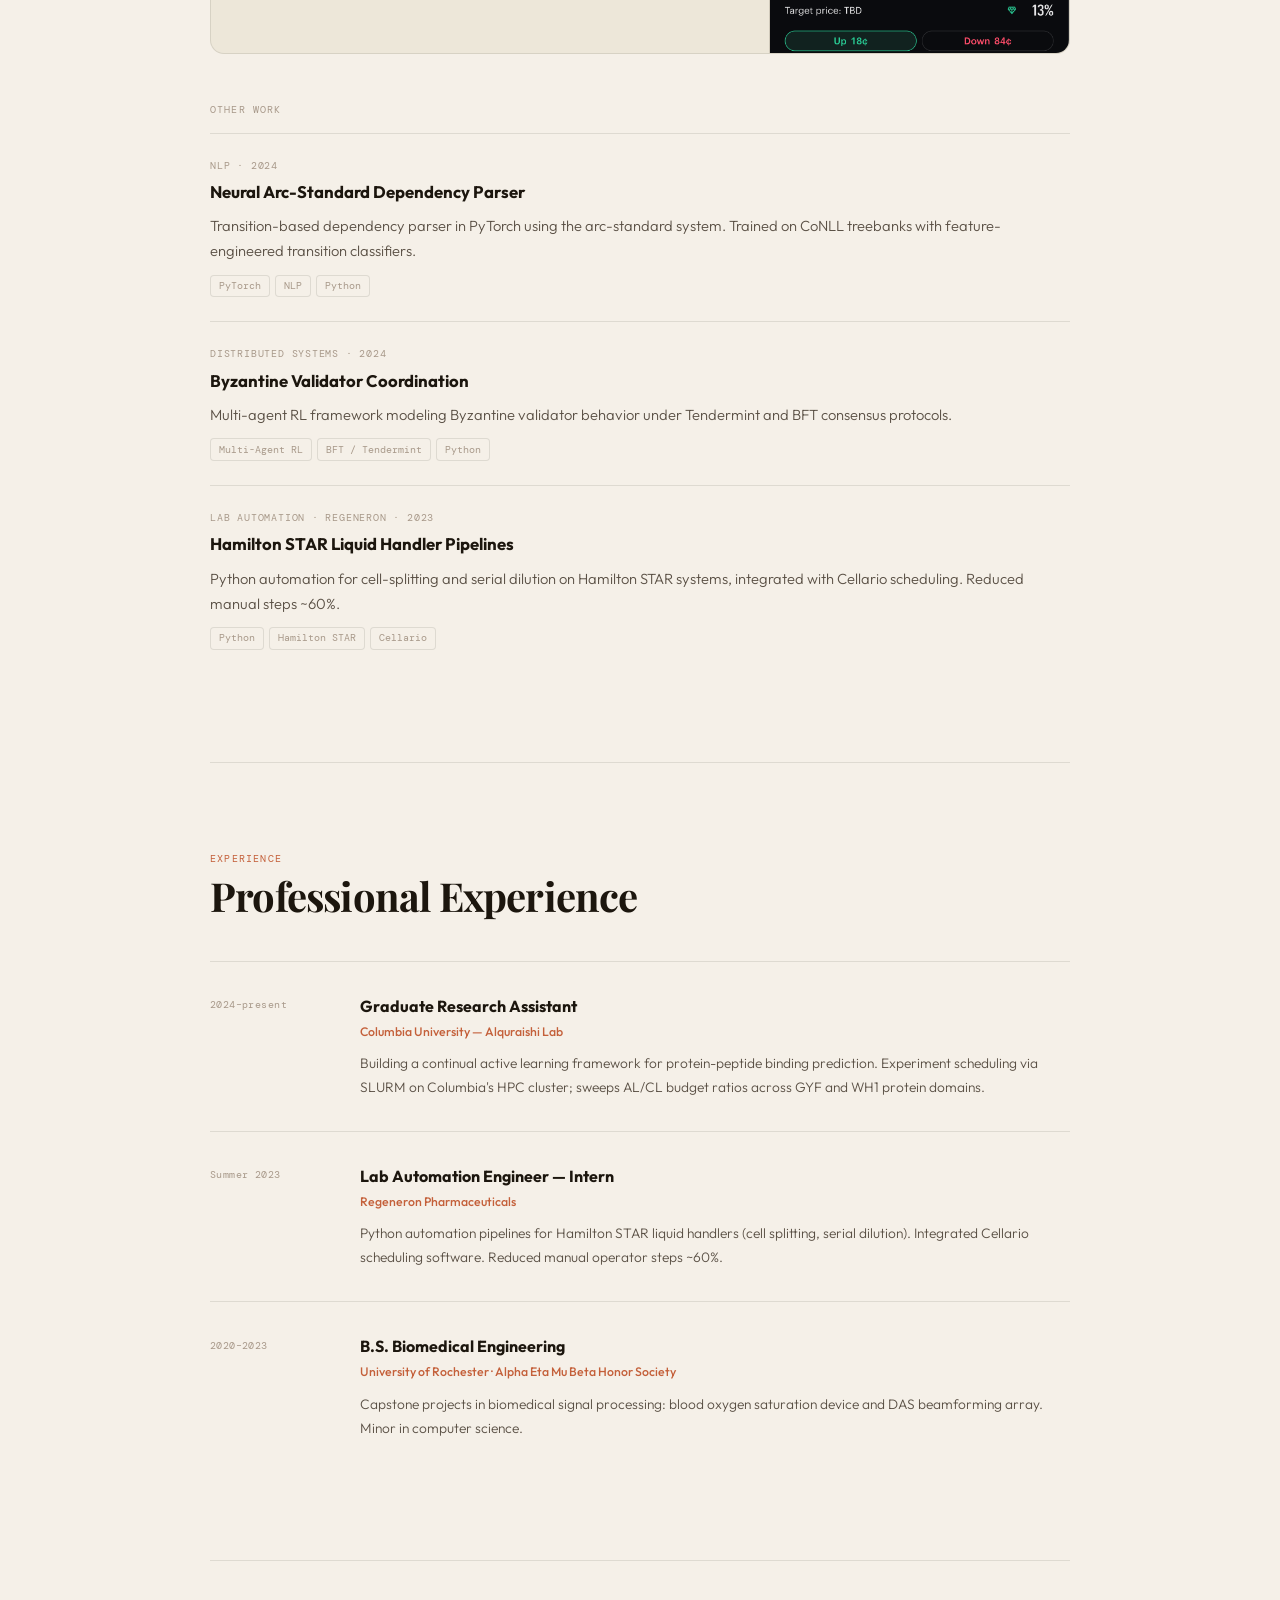
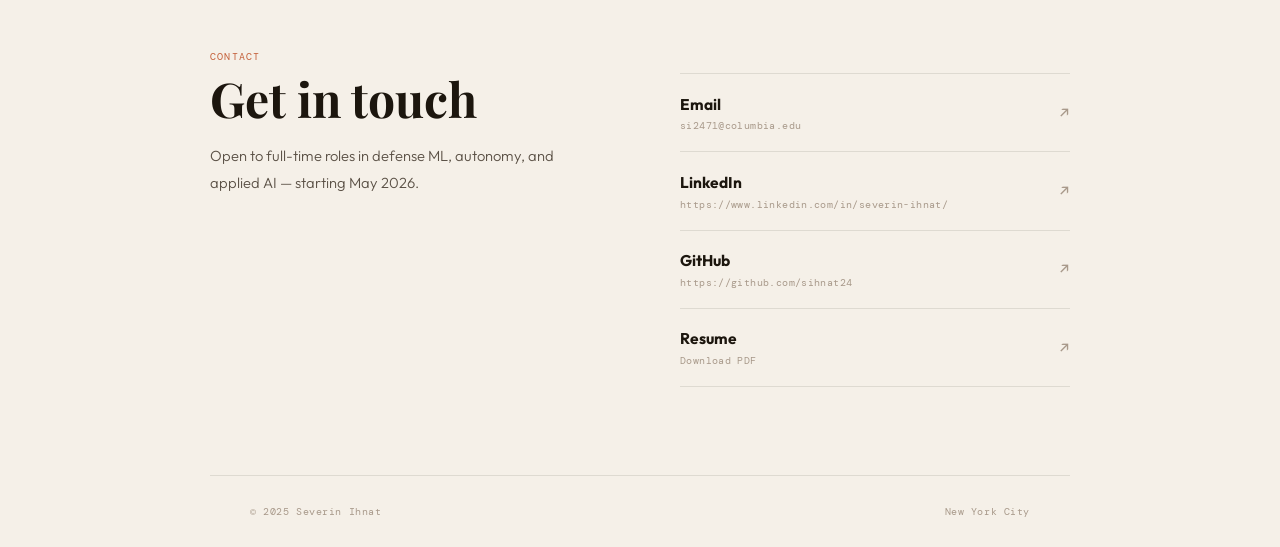
==== commit e26b8e07: "updated project descriptions, added new images" ====
--- a/index.html
+++ b/index.html
@@ -98,7 +98,7 @@
     .feat-desc { font-size: 0.88rem; color: var(--text-mid); line-height: 1.75; flex: 1; margin-bottom: 1.25rem; font-weight: 300; }
     .feat-tags { display: flex; flex-wrap: wrap; gap: 0.35rem; }
     .feat-tag { font-family: var(--fm); font-size: 0.62rem; padding: 0.2rem 0.55rem; background: var(--accent-dim2); border: 1px solid var(--accent-dim); color: var(--accent); border-radius: 4px; letter-spacing: 0.03em; }
-    .feat-img { background: var(--bg3); border-left: 1px solid var(--border); overflow: hidden; aspect-ratio: 5 / 4; }
+    .feat-img { background: var(--bg3); border-left: 1px solid var(--border); overflow: hidden; }
     .feat-img img { width: 100%; height: 100%; object-fit: cover; object-position: center; display: block; }
     .feat-img--kalshi { aspect-ratio: 1 / 1; }
     .feat-img-placeholder { width: 100%; height: 100%; display: flex; flex-direction: column; align-items: center; justify-content: center; gap: 0.75rem; padding: 1.5rem; text-align: center; }
@@ -156,7 +156,7 @@
       nav, footer { padding-left: 1.25rem; padding-right: 1.25rem; }
       .wrap { padding: 0 1.25rem; }
       .feat-card { grid-template-columns: 1fr; }
-      .feat-img { aspect-ratio: 5 / 4; border-left: none; border-top: 1px solid var(--border); }
+      .feat-img { aspect-ratio: 4 / 3; border-left: none; border-top: 1px solid var(--border); }
       .about-cols, .contact-layout { grid-template-columns: 1fr; gap: 2.5rem; }
       .exp-row { grid-template-columns: 1fr; gap: 0.25rem; }
       nav .nav-links li:nth-child(n+4) { display: none; }
@@ -264,23 +264,47 @@
 
     <div class="featured-projects">
 
-      <a class="feat-card reveal" href="/projects/drone.html">
+      <a class="feat-card reveal" href="/projects/cal.html">
+        <div class="feat-body">
+          <div>
+            <p class="feat-meta">ML · Active Learning · 2024–present</p>
+            <p class="feat-title">Continual Active Learning — Protein Binding</p>
+            <p class="feat-desc">Predicting protein-peptide binding affinity using continual active learning. Sweeps AL and CL budget proportions across GYF and WH1 domains. Runs on Columbia's Insomnia HPC cluster via SLURM; results visualized as coverage heatmaps.</p>
+          </div>
+          <div class="feat-tags">
+            <span class="feat-tag">PyTorch</span>
+            <span class="feat-tag">Active Learning</span>
+            <span class="feat-tag">SLURM / HPC</span>
+            <span class="feat-tag">Python</span>
+            <span class="feat-tag">W&amp;B</span>
+          </div>
+          <span class="feat-view">View project →</span>
+        </div>
+        <div class="feat-img">
+          <img src="img/cal/pbd.jpeg" alt="3D structure of GYF protein binding domain" />
+          <div class="feat-img-placeholder">
+            <div class="fip-icon">⬚</div>
+            <div class="fip-label">Heatmap / W&amp;B run</div>
+          </div>
+        </div>
+      </a>
+
+      <a class="feat-card reveal rd1" href="/projects/drone.html">
         <div class="feat-body">
           <div>
             <p class="feat-meta">Computer Vision · 2024–present</p>
             <p class="feat-title">Drone Detection Pipeline</p>
-            <p class="feat-desc">Autonomous hyperparameter search pipeline for YOLOv8 on VisDrone — Claude Code iterates experiments, scores via a locked metric, and commits or reverts based on results..</p>
+            <p class="feat-desc">Autonomous hyperparameter search pipeline for YOLOv8 on VisDrone — Claude Code iterates experiments, scores via a locked metric, and commits or reverts based on results.</p>
           </div>
           <div class="feat-tags">
             <span class="feat-tag">YOLOv8</span>
             <span class="feat-tag">PyTorch</span>
-            <span class="feat-tag">W&amp;B</span>
             <span class="feat-tag">VisDrone</span>
           </div>
           <span class="feat-view">View project →</span>
         </div>
         <div class="feat-img">
-          <img src="img/visdrone ex.png" alt="YOLOv8 detection output on VisDrone frame" >
+          <img src="img/yolo/visdrone ex.png" alt="YOLOv8 detection output on VisDrone frame" >
           <div class="feat-img-placeholder">
             <div class="fip-icon">⬚</div>
             <div class="fip-label">runs/detect/predict/</div>
@@ -288,12 +312,12 @@
         </div>
       </a>
 
-      <a class="feat-card reveal rd1" href="/projects/kalshi.html">
+      <a class="feat-card reveal rd2" href="/projects/kalshi.html">
         <div class="feat-body">
           <div>
-            <p class="feat-meta">ML / Quant · 2024–present</p>
+            <p class="feat-meta">Systems · Algorithmic Trading · 2024–present</p>
             <p class="feat-title">Kalshi Prediction Market Bot</p>
-            <p class="feat-desc">Full-stack trading system for Kalshi prediction markets. WebSocket + REST ingestion pipeline stores tick data into InfluxDB. Strategy engine runs in Docker on a VPS; monitored live via Grafana.</p>
+            <p class="feat-desc">A Dockerized data pipeline for Kalshi prediction markets, built as an exploration of algorithmic trading. Ingests live Bitcoin price data from Kalshi and CoinGecko, stores tick data in InfluxDB, and monitors system metrics via Grafana. Strategy and backtesting engine in development.</p>
           </div>
           <div class="feat-tags">
             <span class="feat-tag">Python</span>
@@ -301,38 +325,15 @@
             <span class="feat-tag">InfluxDB</span>
             <span class="feat-tag">Grafana</span>
             <span class="feat-tag">WebSocket</span>
+            <span class="feat-tag">VPS</span>
           </div>
           <span class="feat-view">View project →</span>
         </div>
         <div class="feat-img feat-img--kalshi">
-          <img src="img/grafana.png" alt="Grafana dashboard — live Kalshi data pipeline" />
+          <img src="img/kalshi/market.png" alt="Grafana dashboard — live Kalshi data pipeline" />
           <div class="feat-img-placeholder">
             <div class="fip-icon">⬚</div>
             <div class="fip-label">Grafana screenshot</div>
-          </div>
-        </div>
-      </a>
-
-      <a class="feat-card reveal rd2" href="/projects/cal.html">
-        <div class="feat-body">
-          <div>
-            <p class="feat-meta">Research · Columbia · 2024–present</p>
-            <p class="feat-title">Continual Active Learning — Protein Binding</p>
-            <p class="feat-desc">Predicting protein-peptide binding affinity using continual active learning. Sweeps AL and CL budget proportions across GYF and WH1 domains. Runs on Columbia's Insomnia HPC cluster via SLURM; results visualized as coverage heatmaps.</p>
-          </div>
-          <div class="feat-tags">
-            <span class="feat-tag">PyTorch</span>
-            <span class="feat-tag">Active Learning</span>
-            <span class="feat-tag">SLURM / HPC</span>
-            <span class="feat-tag">Python</span>
-          </div>
-          <span class="feat-view">View project →</span>
-        </div>
-        <div class="feat-img">
-          <img src="img/heatmap.png" alt="3D structure of GYF protein binding domain" />
-          <div class="feat-img-placeholder">
-            <div class="fip-icon">⬚</div>
-            <div class="fip-label">Heatmap / W&amp;B run</div>
           </div>
         </div>
       </a>
@@ -380,7 +381,7 @@
 <section id="experience">
   <div class="wrap sec">
     <p class="eyebrow reveal">Experience</p>
-    <h2 class="sec-title reveal rd1">Background</h2>
+    <h2 class="sec-title reveal rd1">Professional Experience</h2>
     <div class="reveal rd2">
       <div class="exp-row">
         <div class="er-date">2024–present</div>
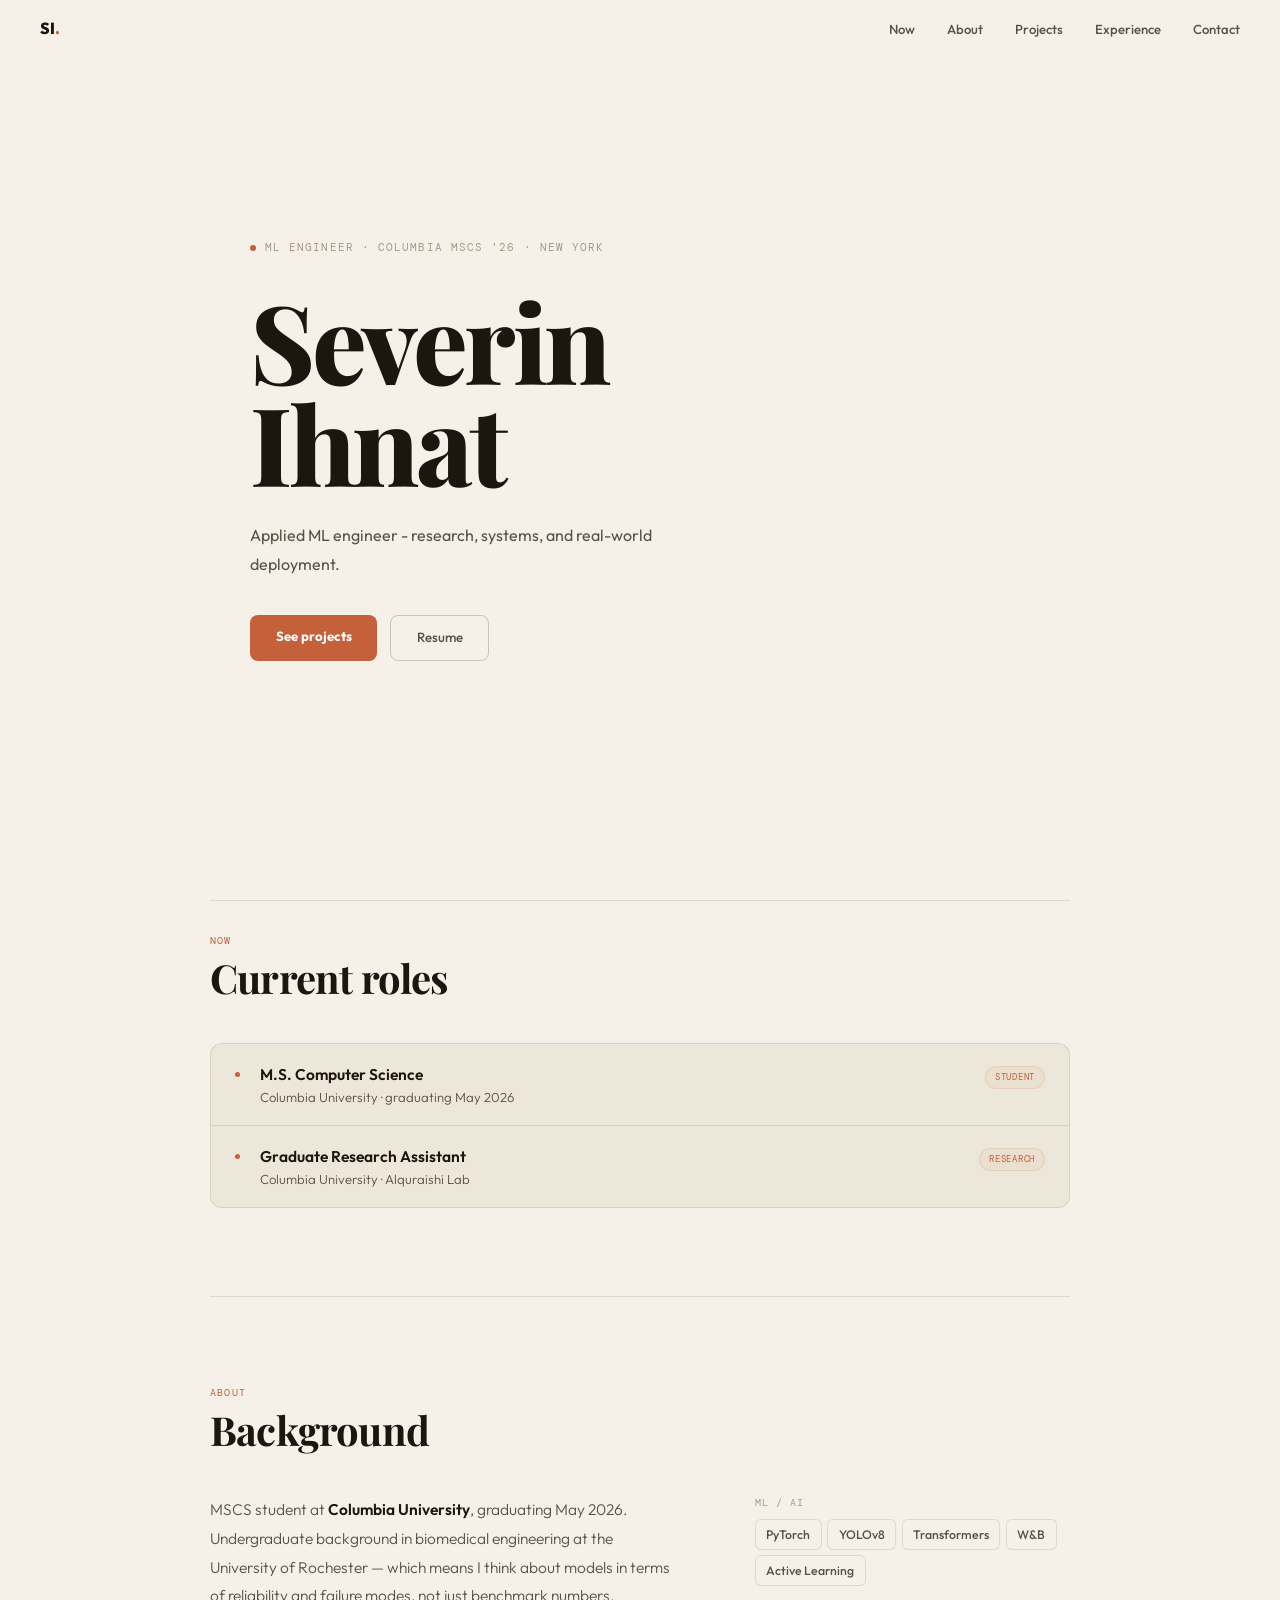
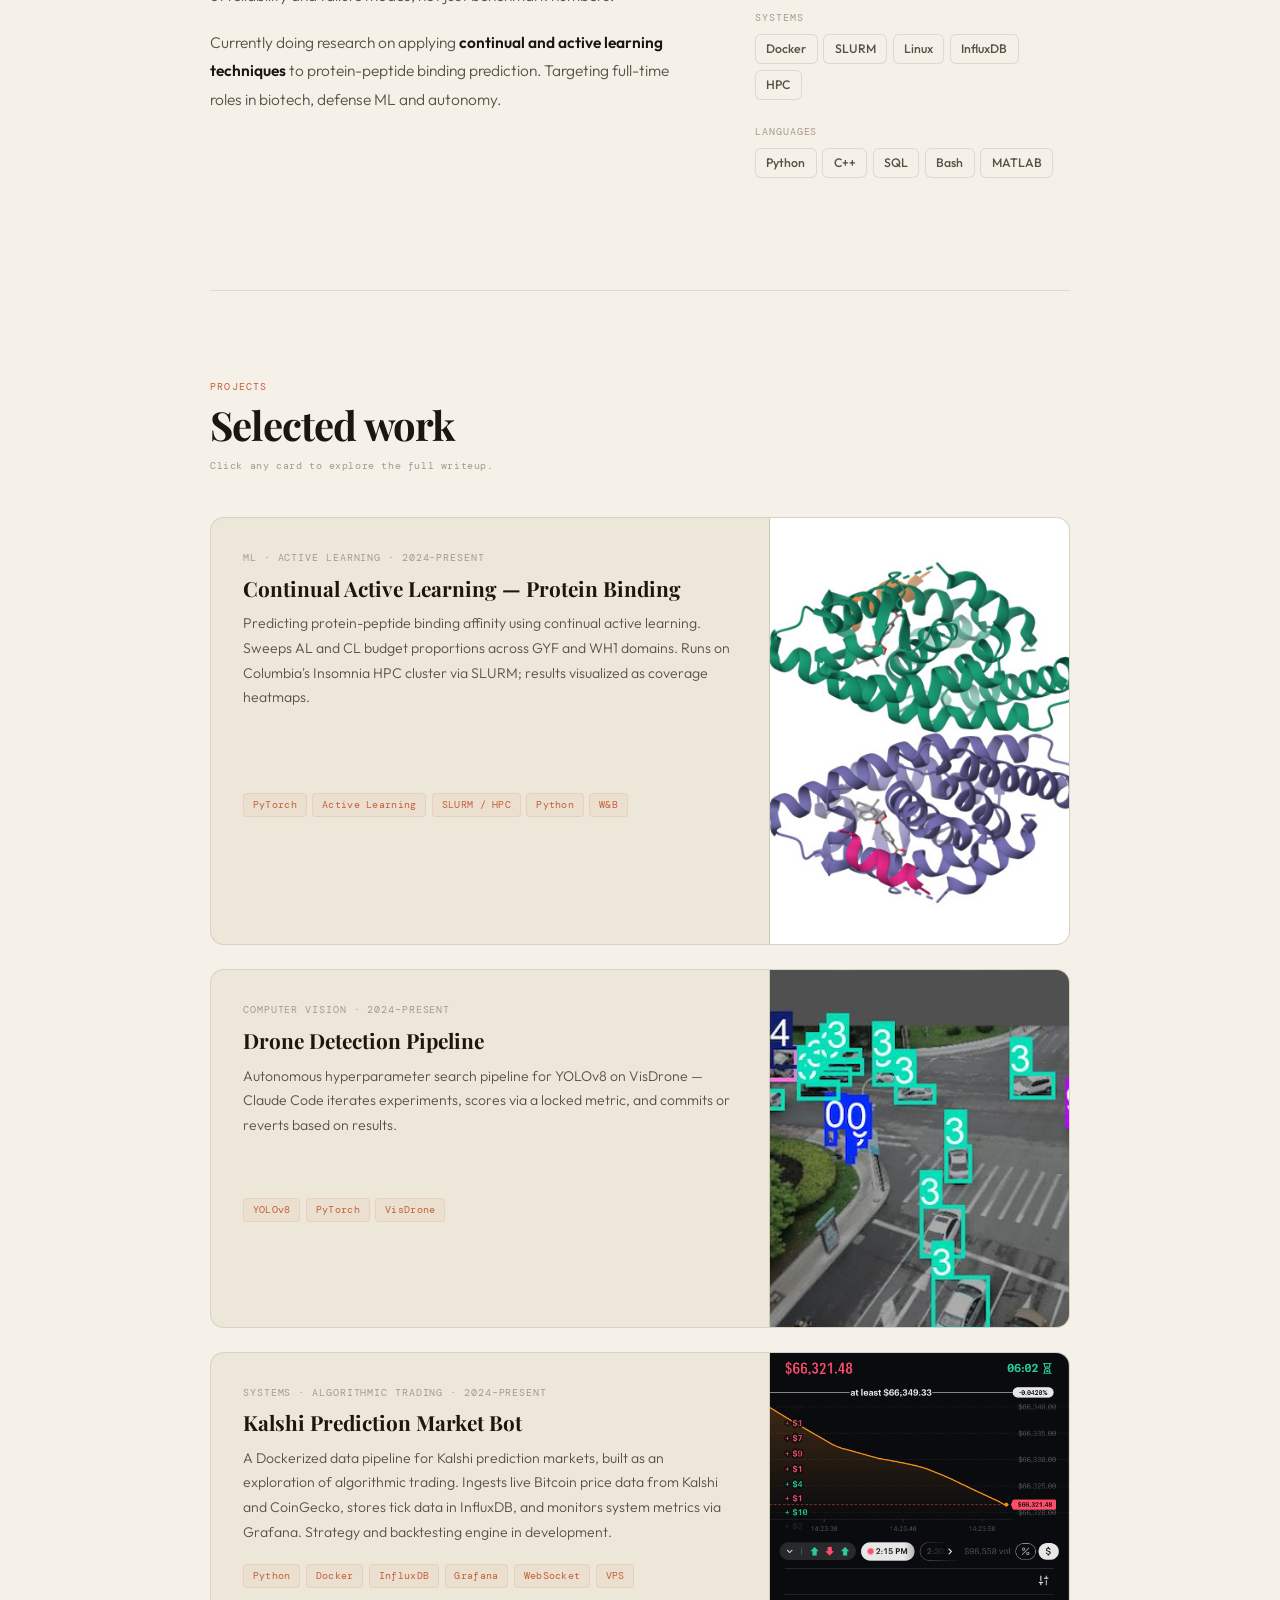
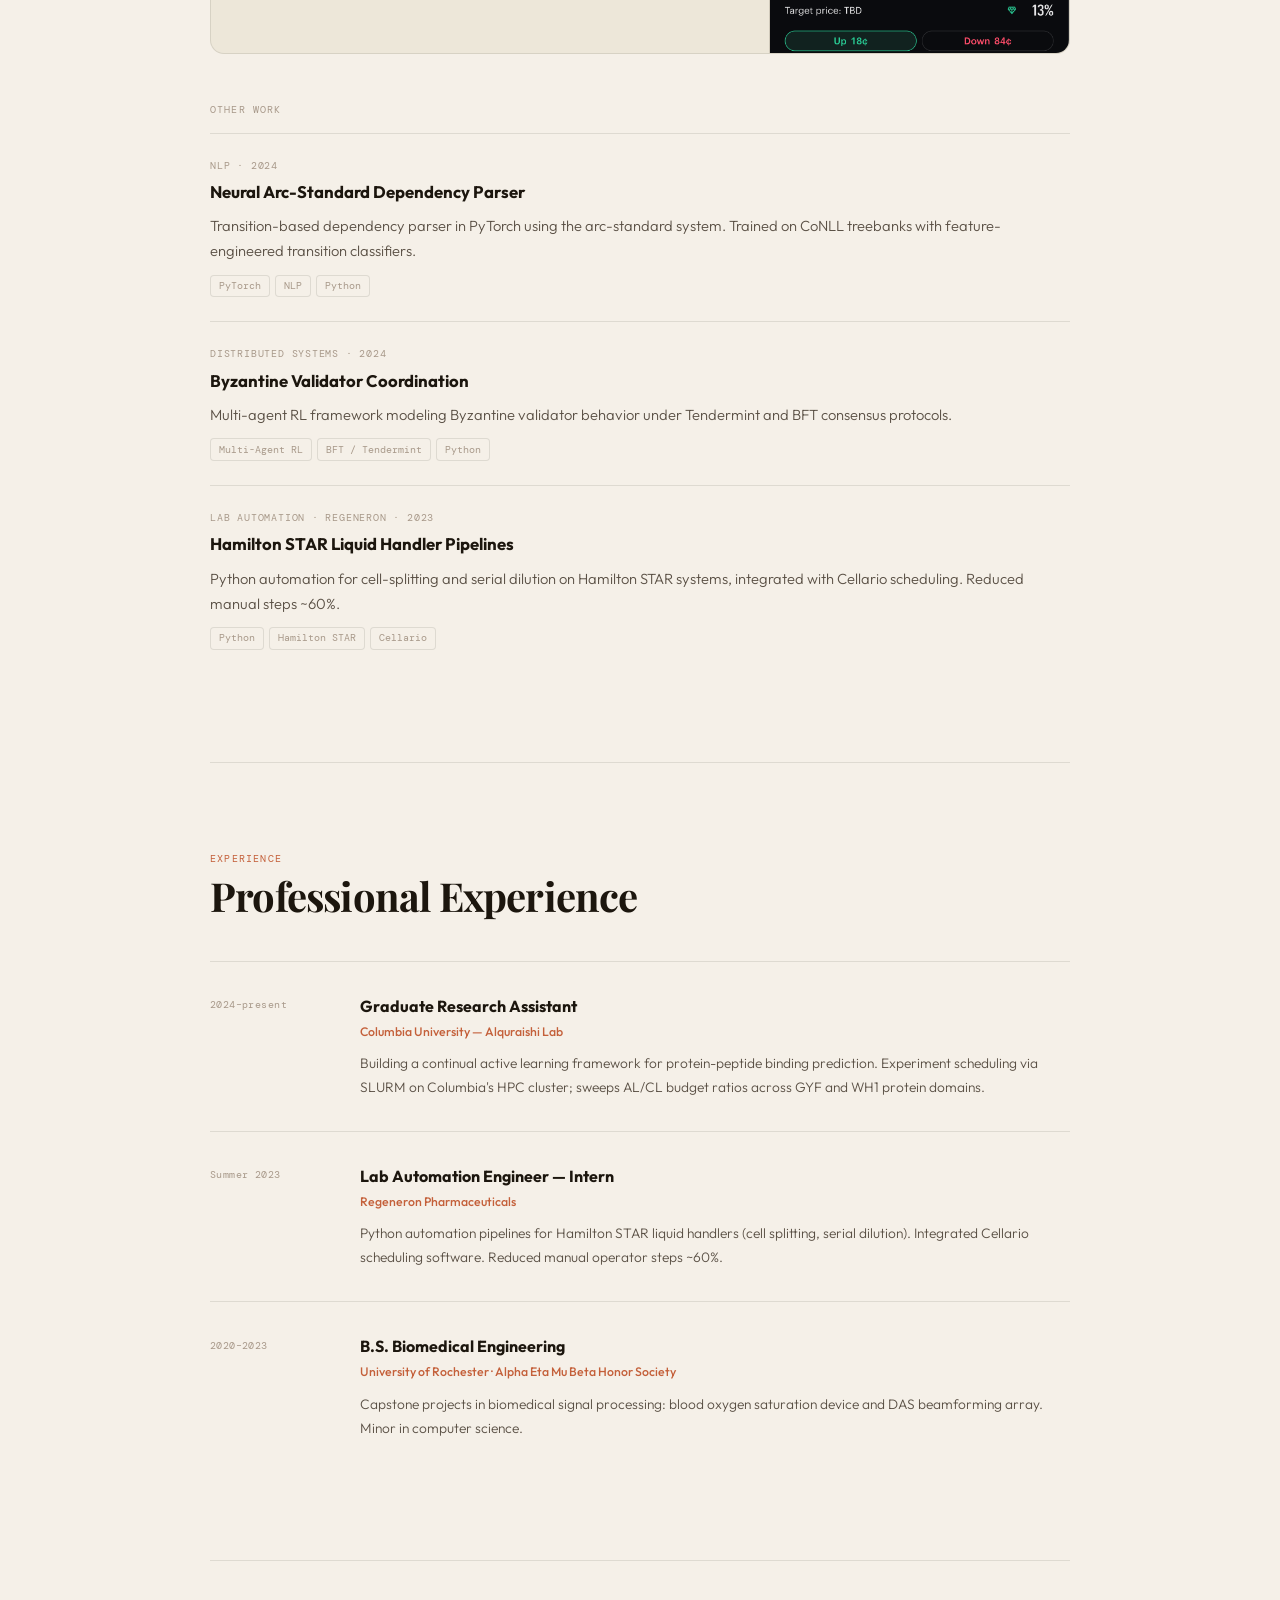
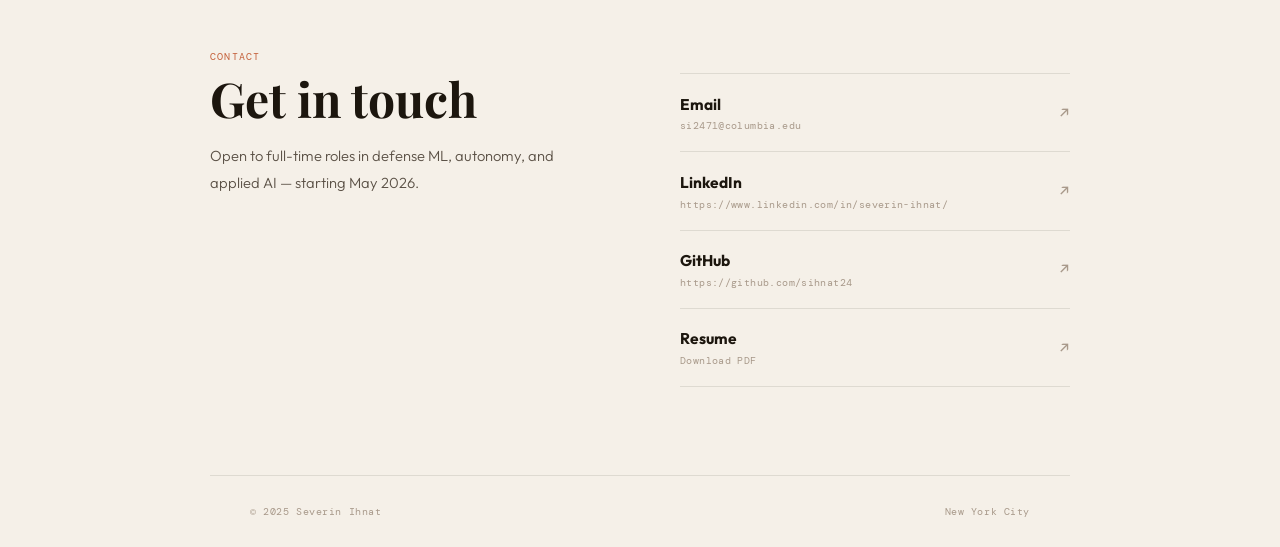
==== commit 6878e066: "header update" ====
--- a/index.html
+++ b/index.html
@@ -180,7 +180,7 @@
 <section id="hero">
   <div class="hero-tag"><span class="hero-dot"></span>ML Engineer · Columbia MSCS '26 · New York</div>
   <h1 class="hero-name">Severin<br /><em>Ihnat</em></h1>
-  <p class="hero-sub">Machine learning, computer vision, and data systems. Building effective solutions!</p>
+  <p class="hero-sub">Applied ML engineer - research, systems, and real-world deployment.</p>
   <div class="hero-btns">
     <a href="#projects" class="btn-solid">See projects</a>
     <a href="/resume.pdf" class="btn-ghost">Resume</a>
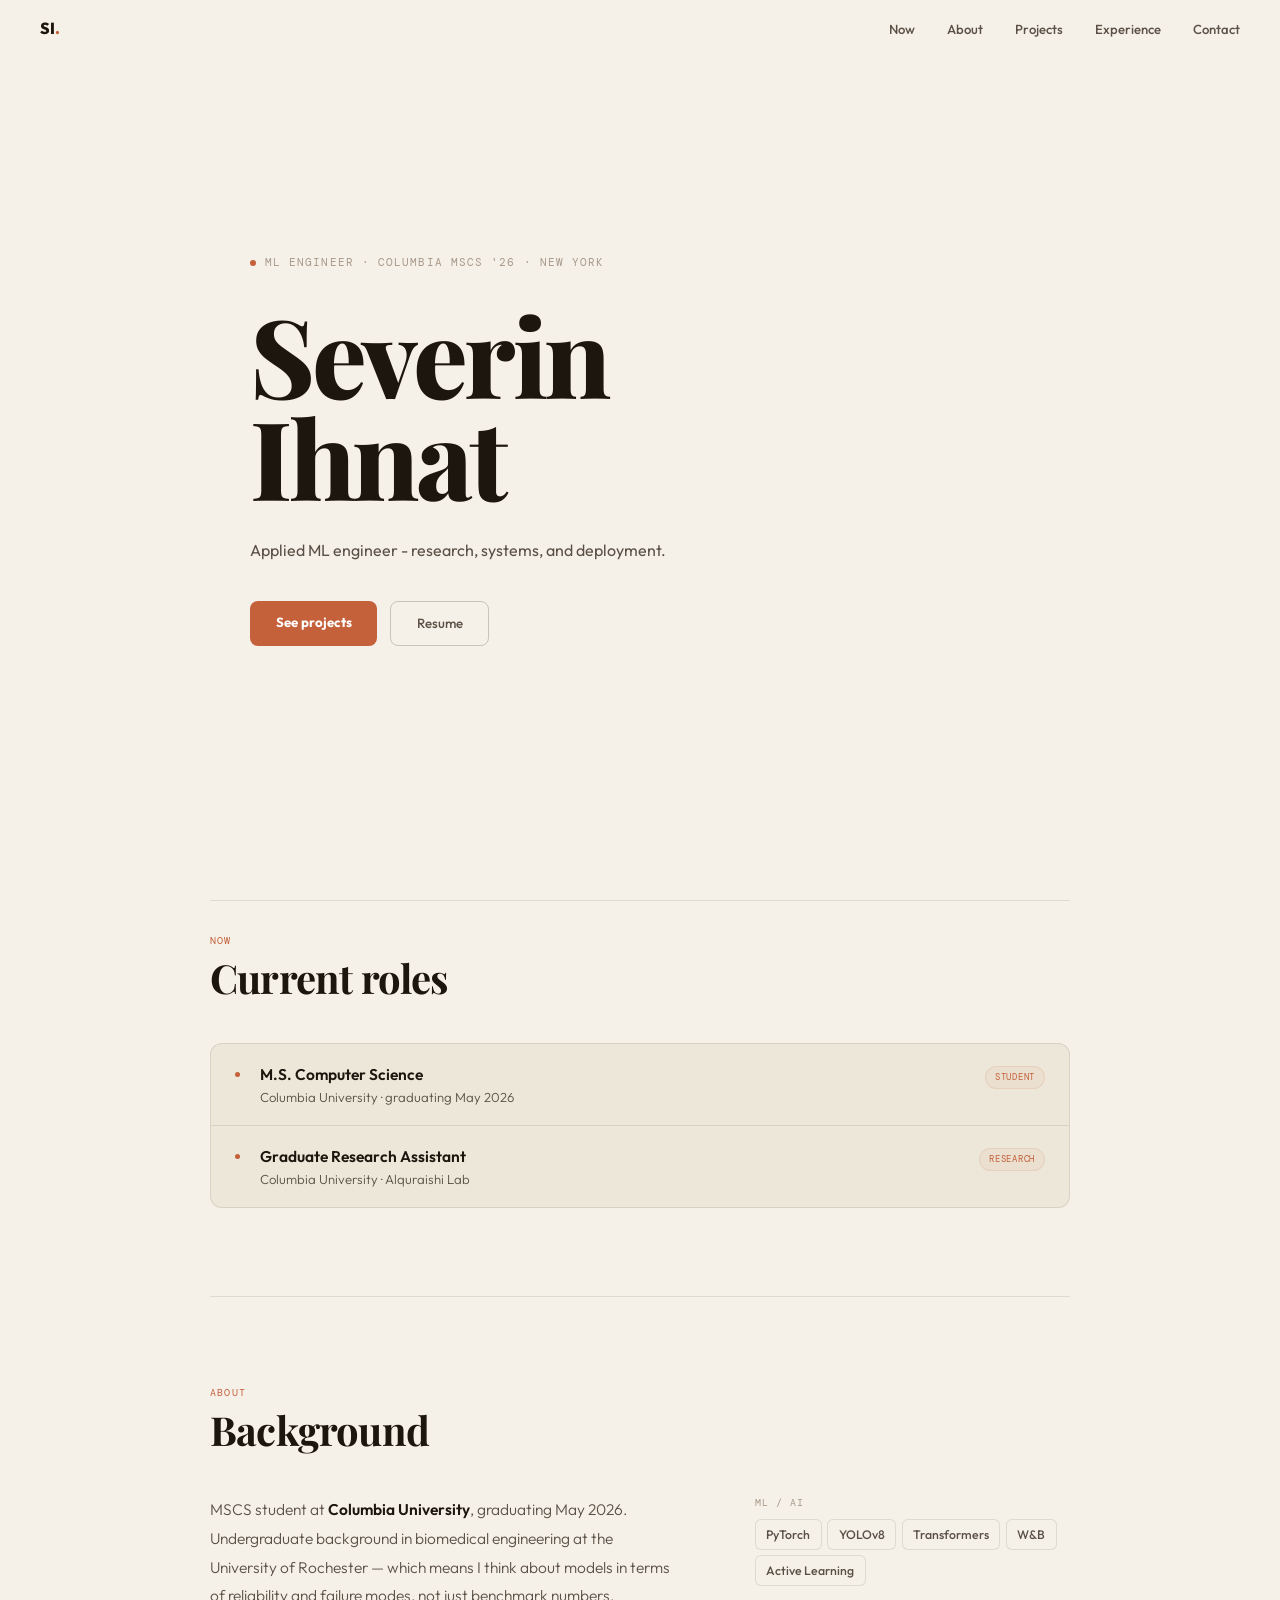
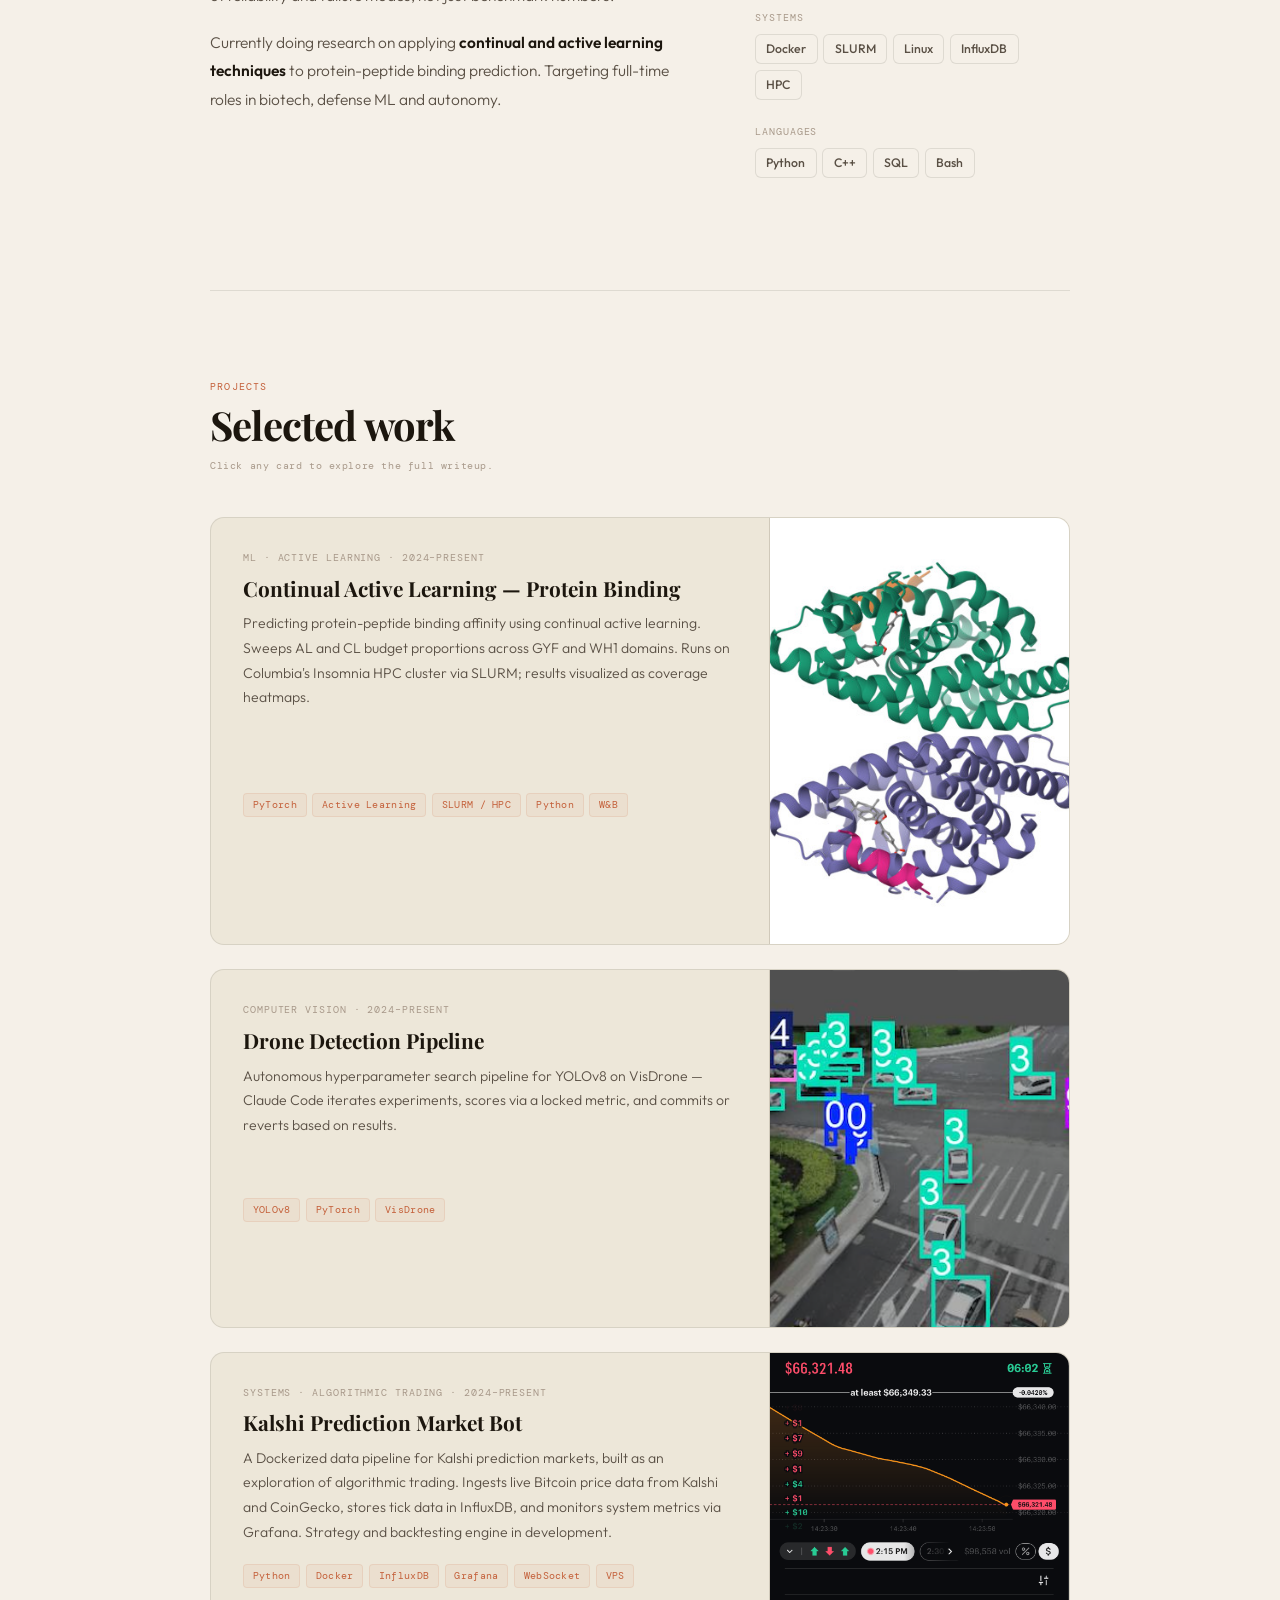
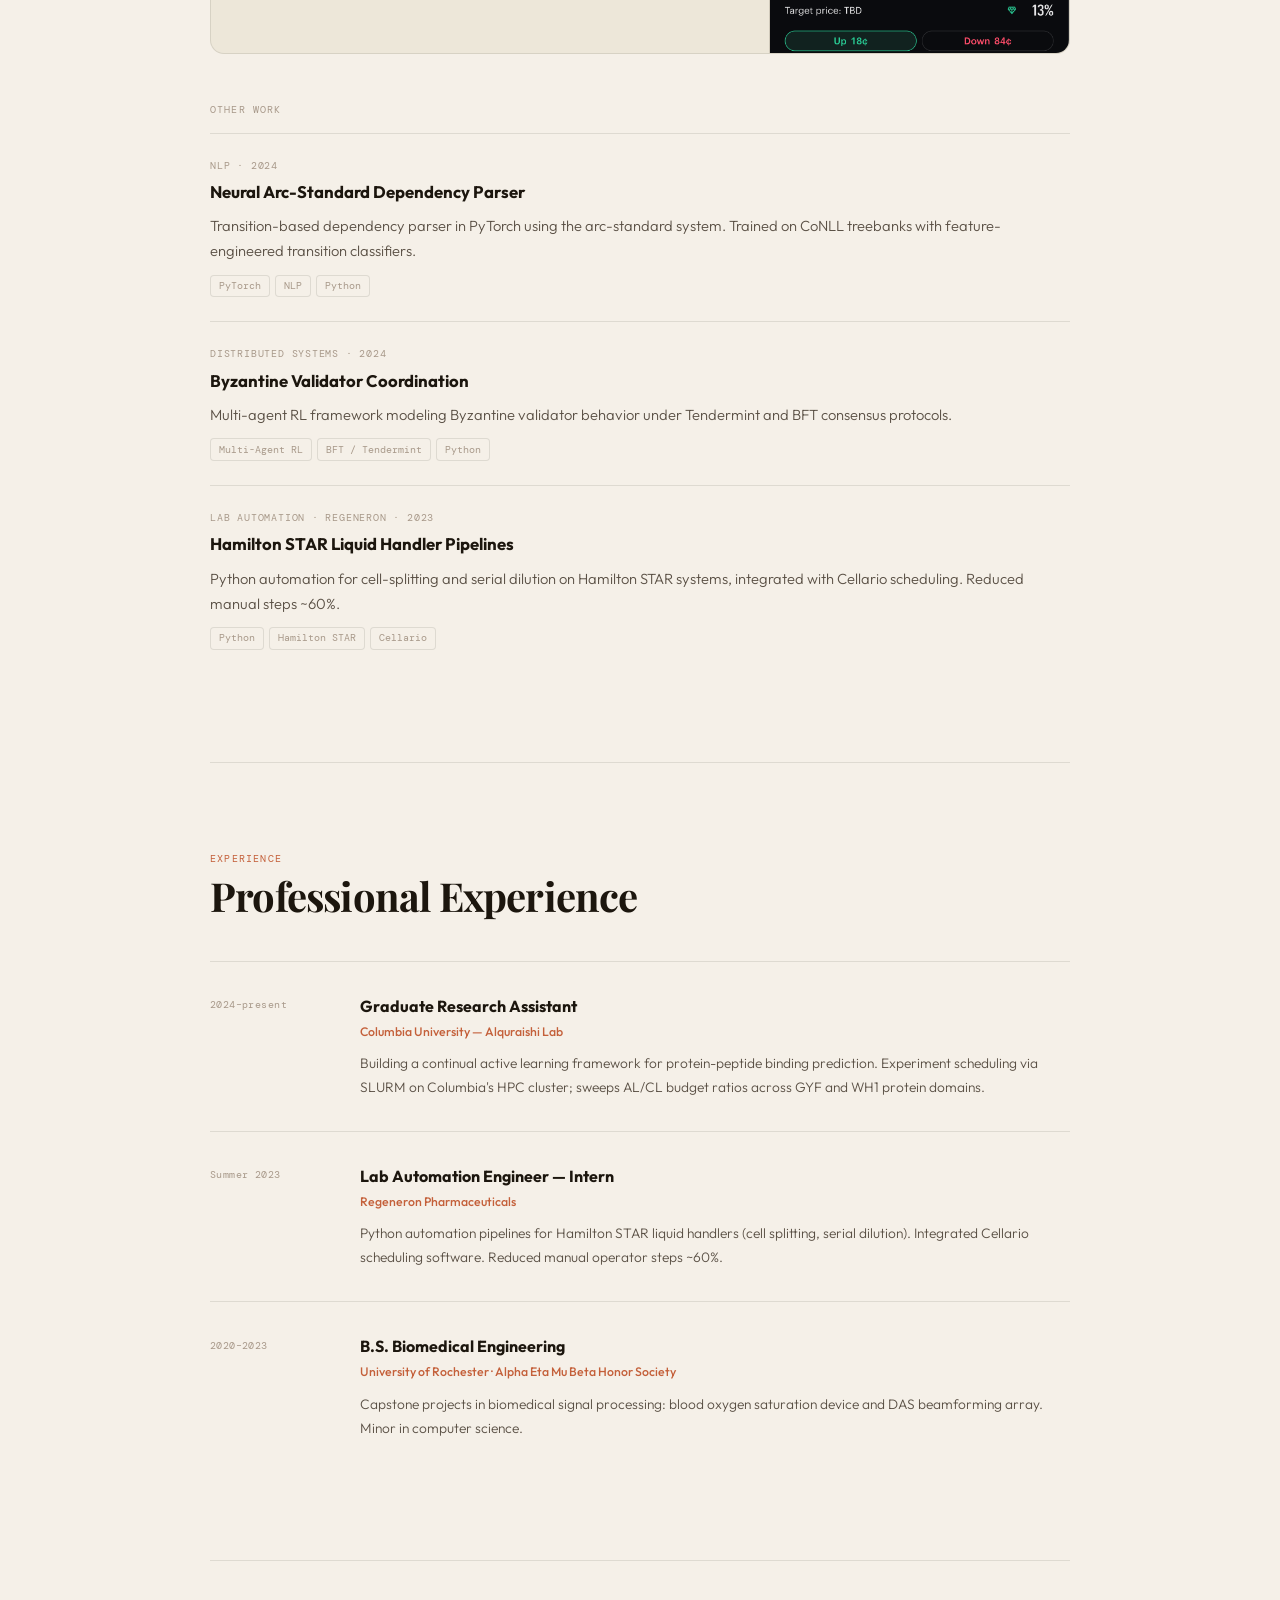
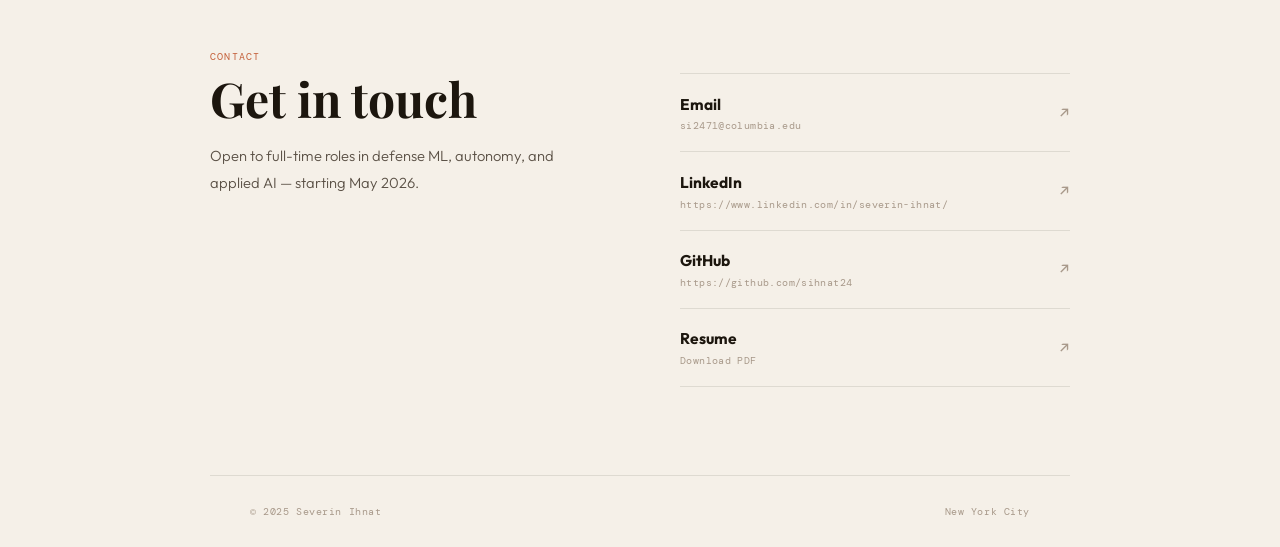
==== commit 82ee35b2: "removed matlab" ====
--- a/index.html
+++ b/index.html
@@ -180,7 +180,7 @@
 <section id="hero">
   <div class="hero-tag"><span class="hero-dot"></span>ML Engineer · Columbia MSCS '26 · New York</div>
   <h1 class="hero-name">Severin<br /><em>Ihnat</em></h1>
-  <p class="hero-sub">Applied ML engineer - research, systems, and real-world deployment.</p>
+  <p class="hero-sub">Applied ML engineer - research, systems, and deployment.</p>
   <div class="hero-btns">
     <a href="#projects" class="btn-solid">See projects</a>
     <a href="/resume.pdf" class="btn-ghost">Resume</a>
@@ -247,7 +247,7 @@
           <p class="sk-label">Languages</p>
           <div class="sk-chips">
             <span class="chip">Python</span><span class="chip">C++</span>
-            <span class="chip">SQL</span><span class="chip">Bash</span><span class="chip">MATLAB</span>
+            <span class="chip">SQL</span><span class="chip">Bash</span>
           </div>
         </div>
       </div>
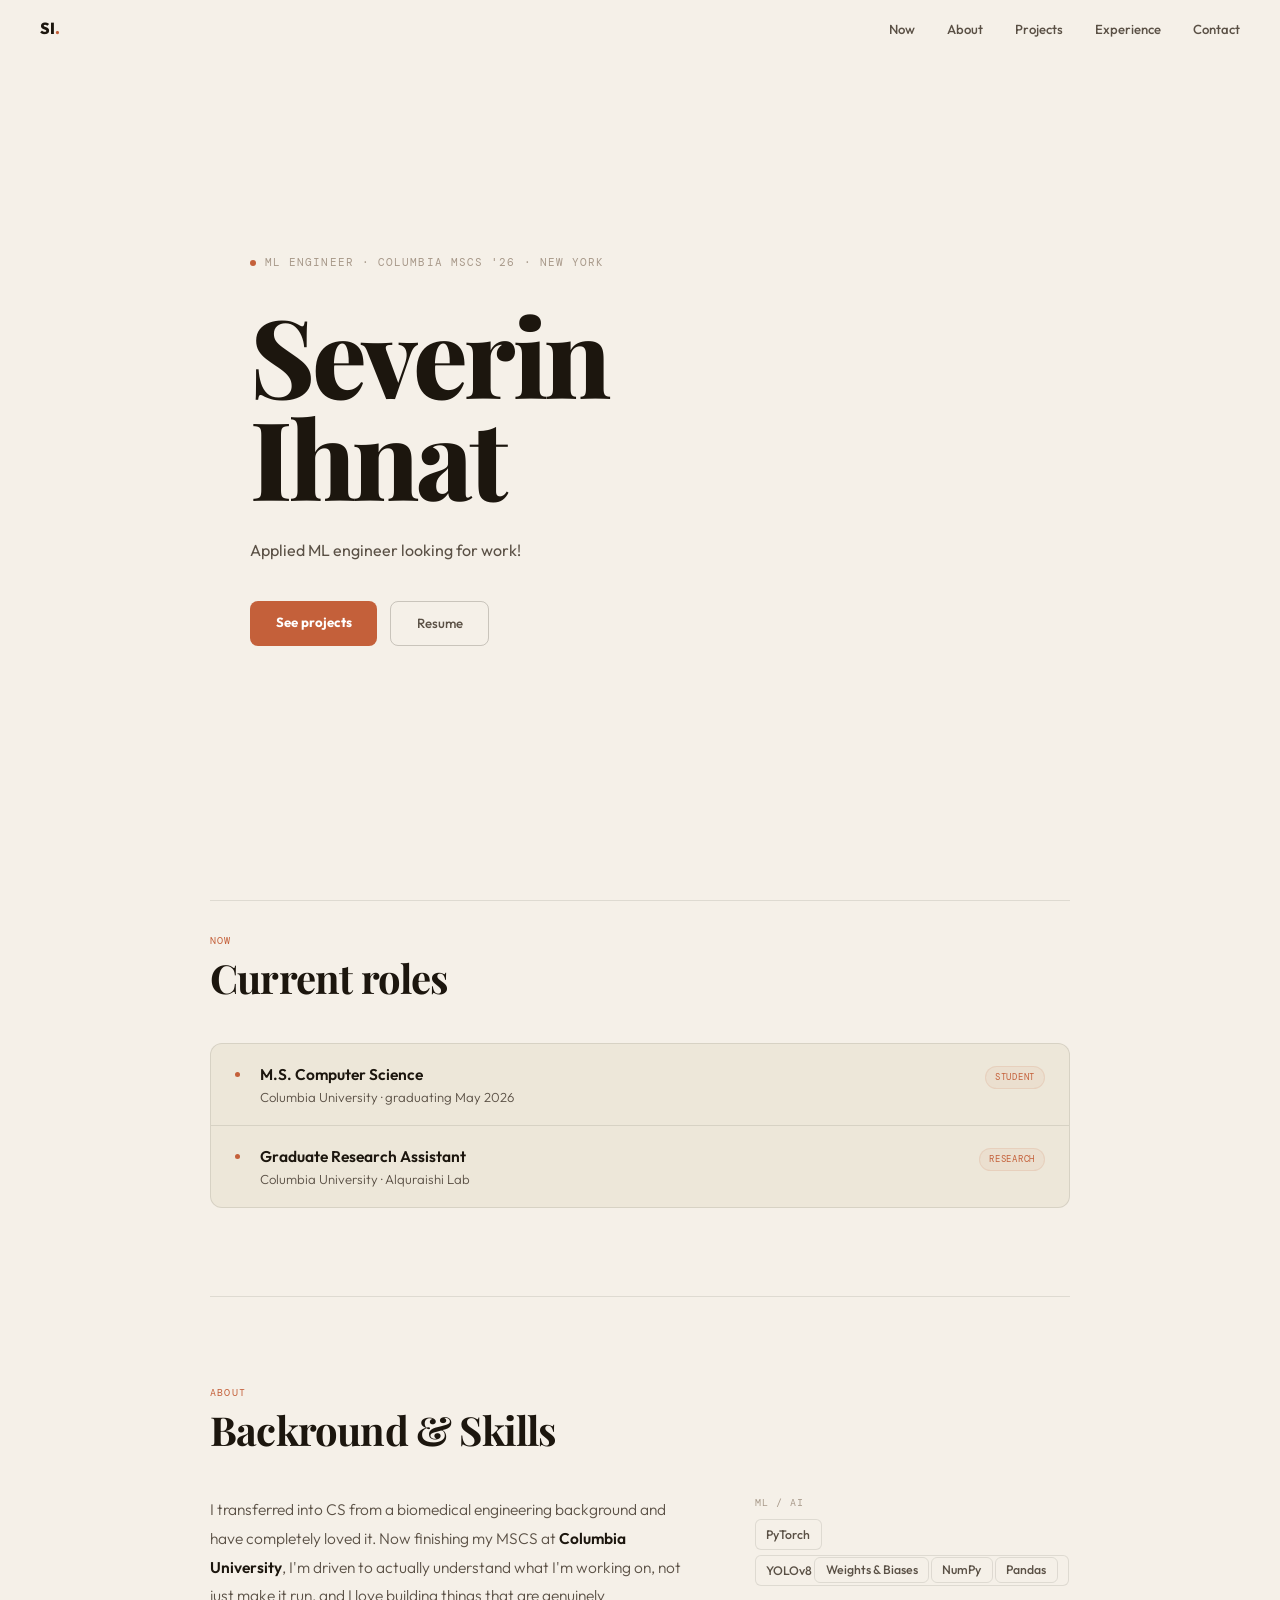
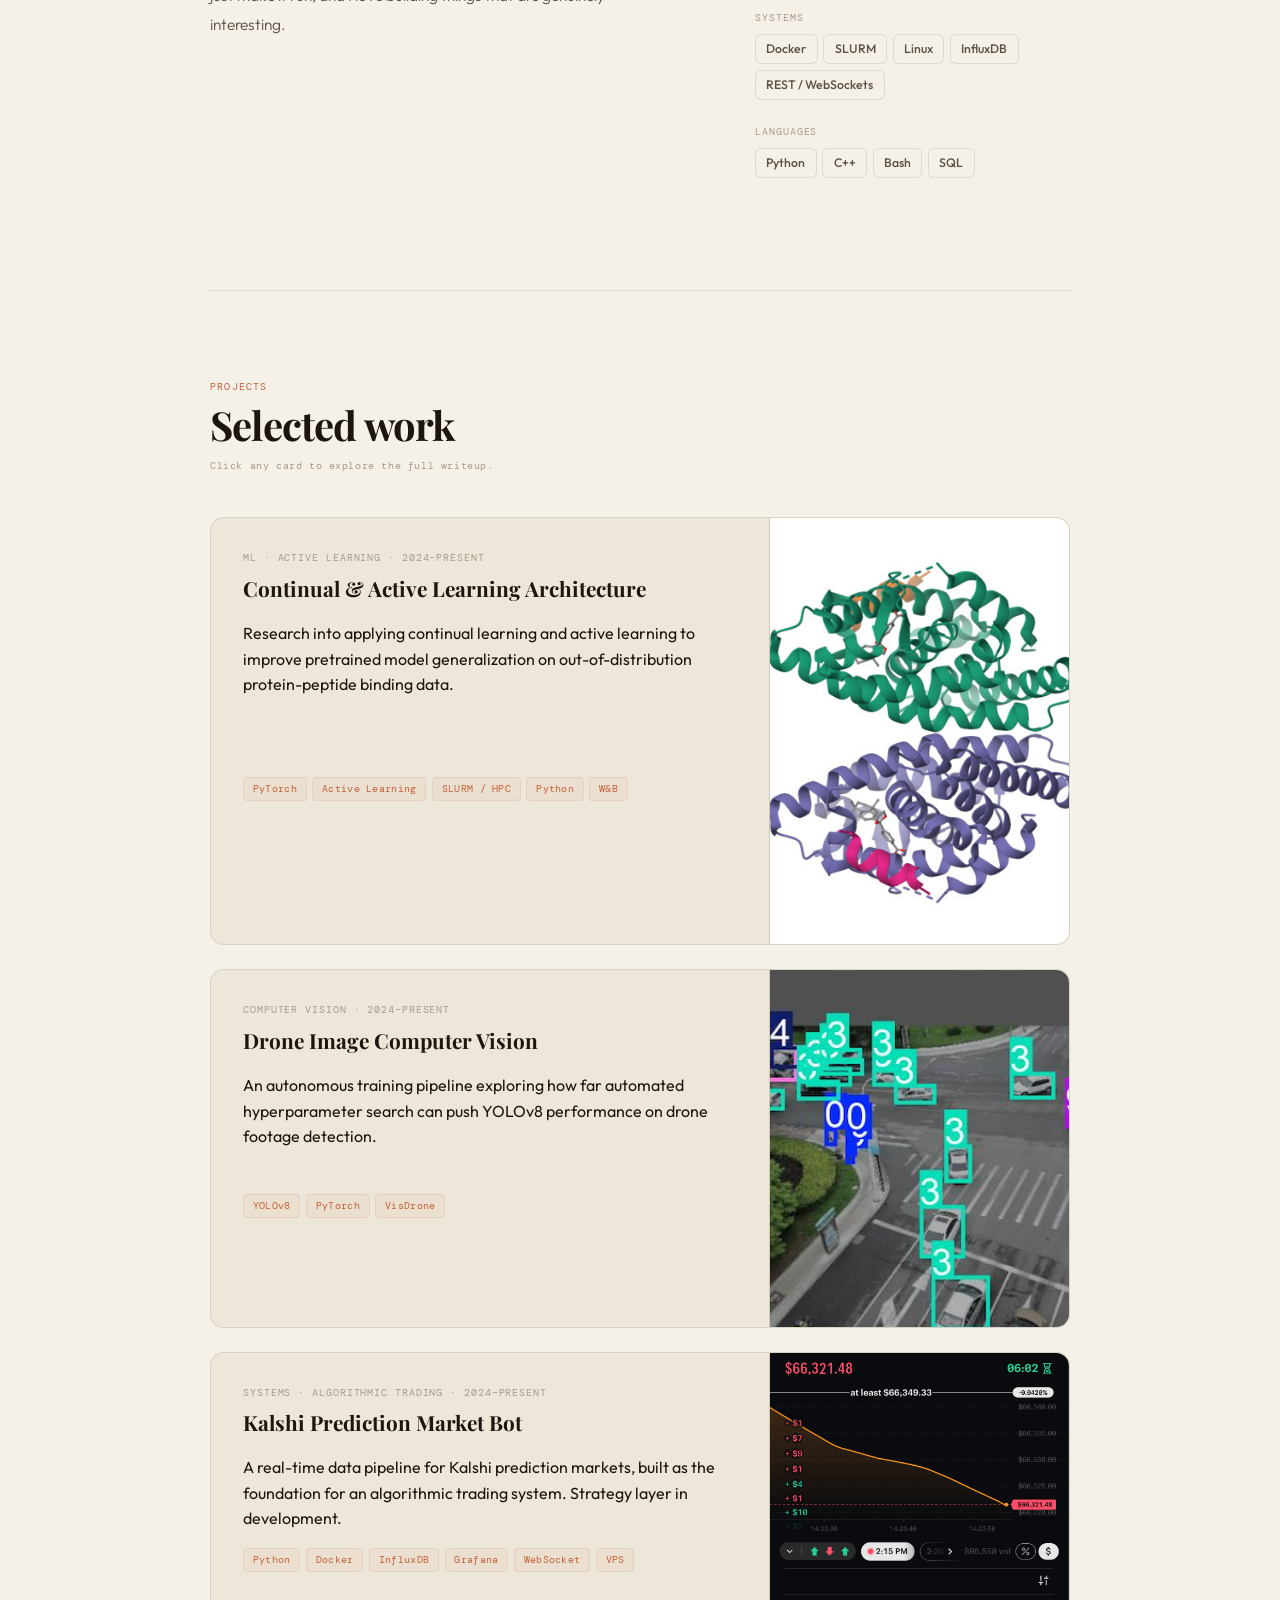
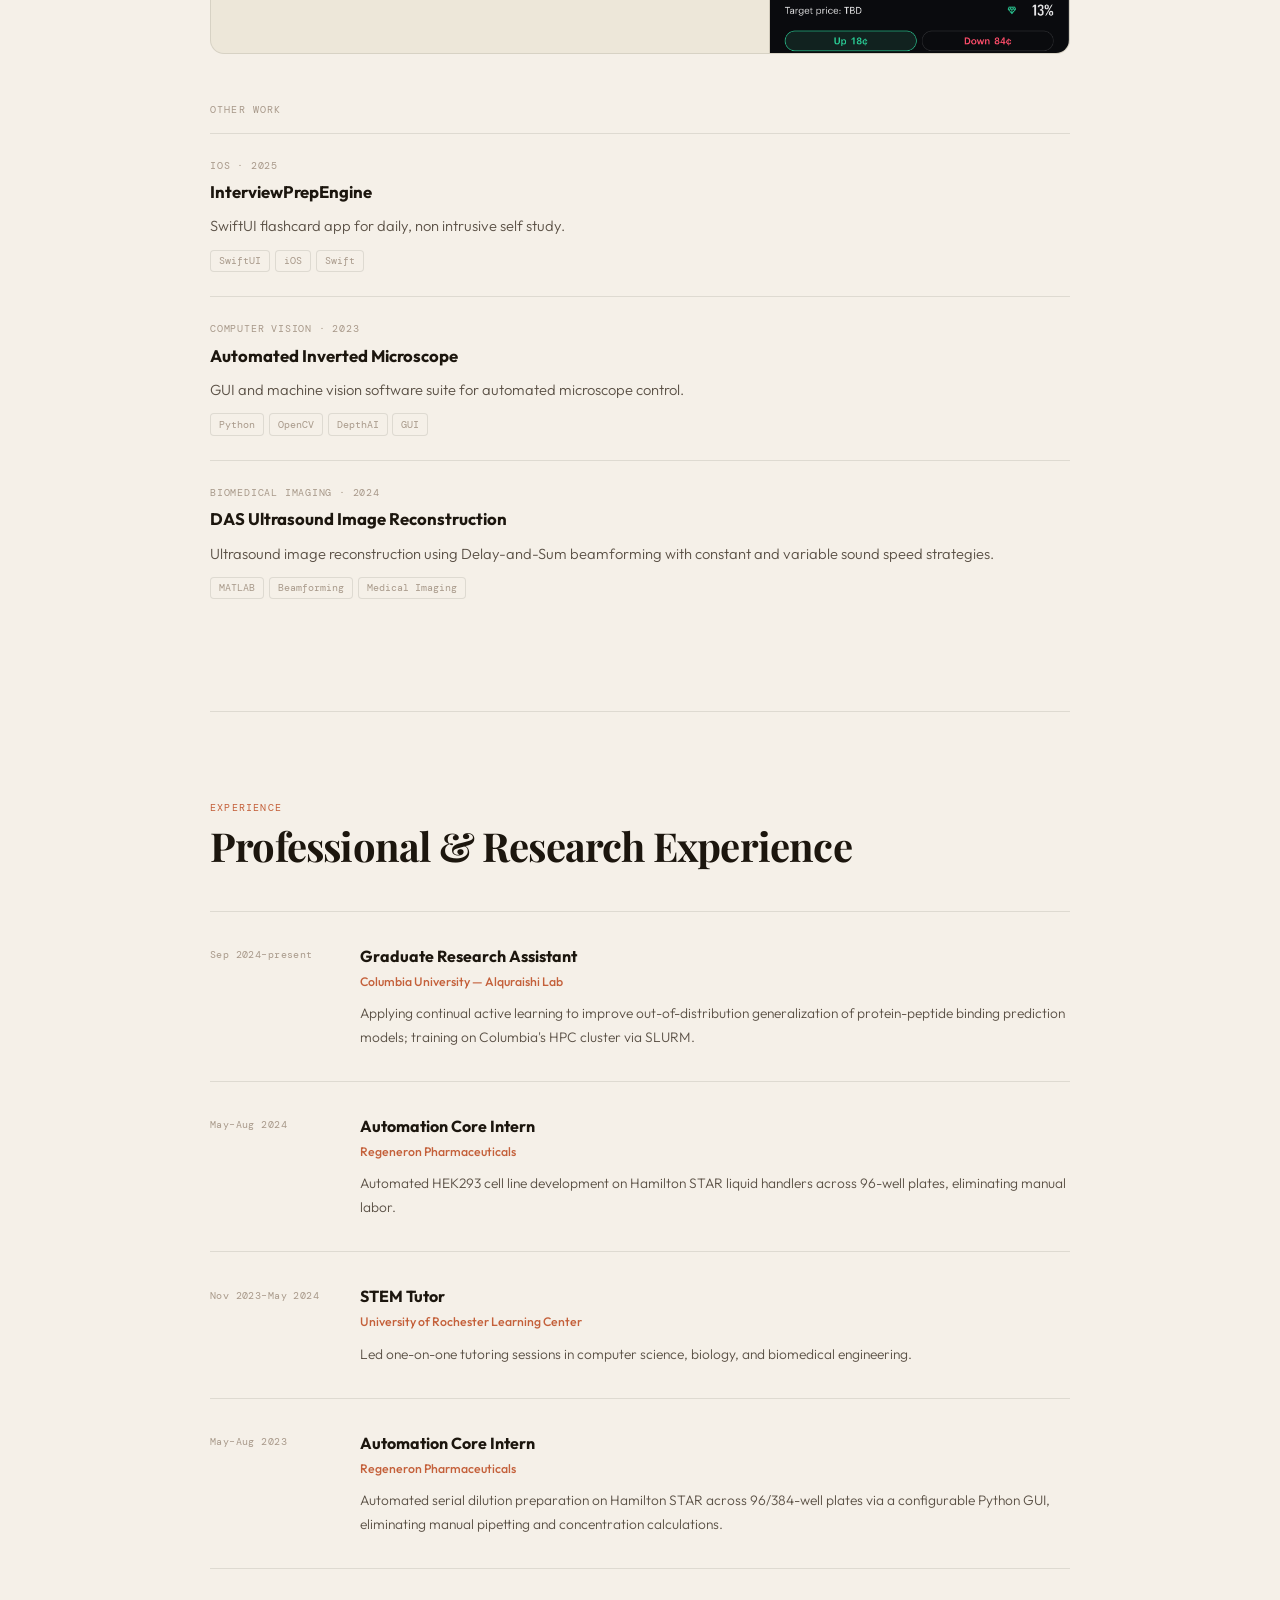
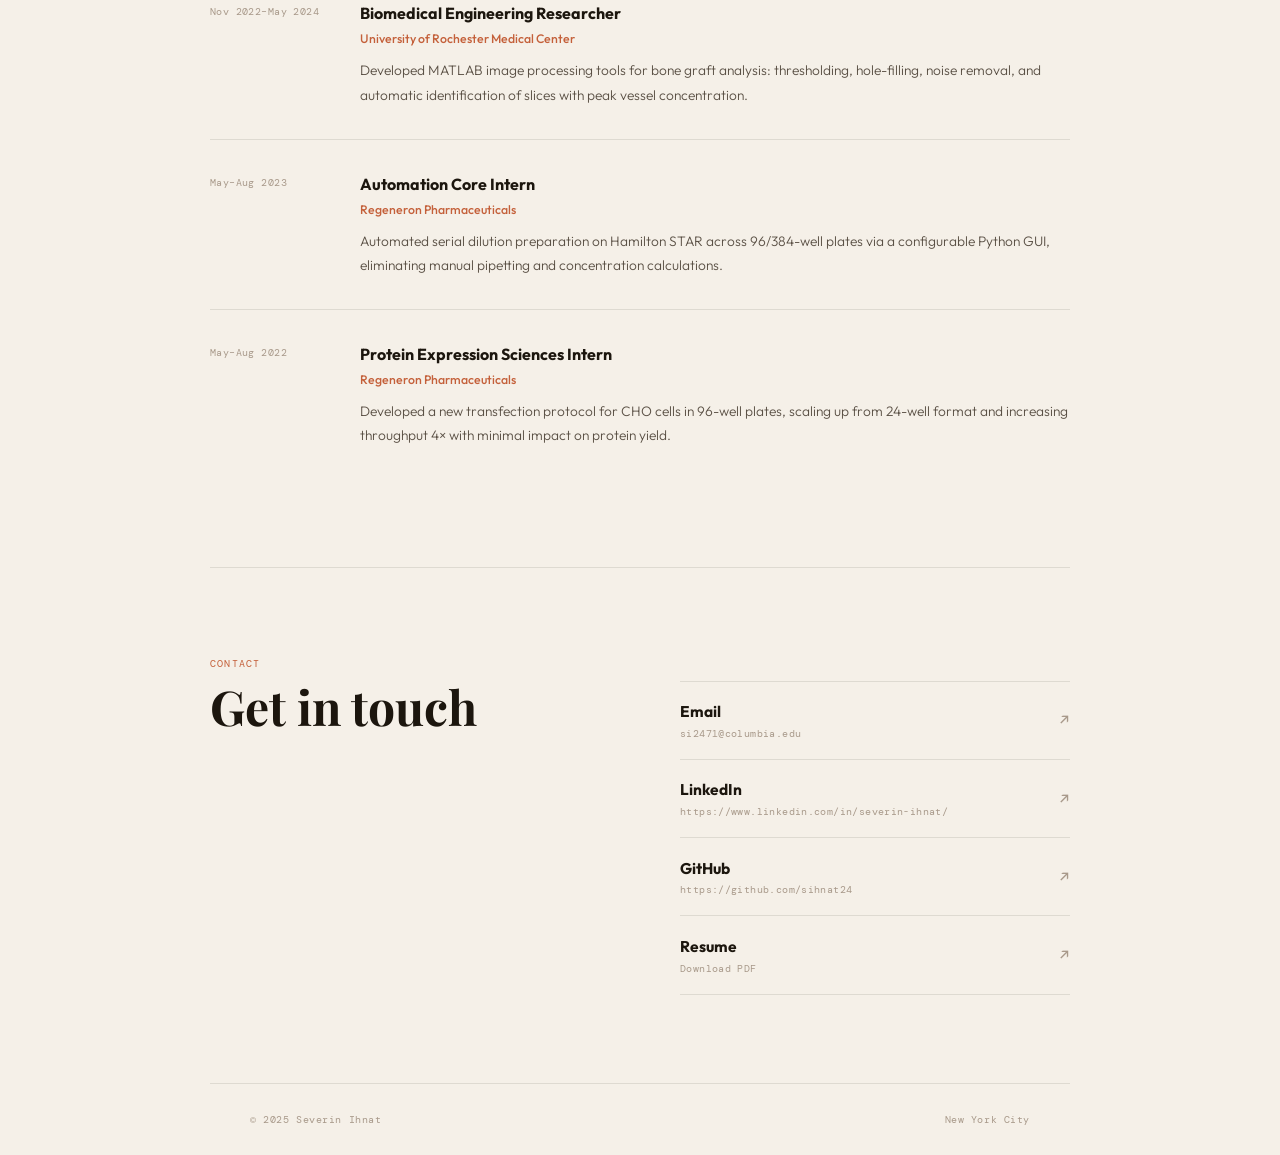
==== commit 25a0600a: "updated main page with new about me, and rewrote description of cal" ====
--- a/index.html
+++ b/index.html
@@ -180,7 +180,7 @@
 <section id="hero">
   <div class="hero-tag"><span class="hero-dot"></span>ML Engineer · Columbia MSCS '26 · New York</div>
   <h1 class="hero-name">Severin<br /><em>Ihnat</em></h1>
-  <p class="hero-sub">Applied ML engineer - research, systems, and deployment.</p>
+  <p class="hero-sub">Applied ML engineer looking for work!</p>
   <div class="hero-btns">
     <a href="#projects" class="btn-solid">See projects</a>
     <a href="/resume.pdf" class="btn-ghost">Resume</a>
@@ -221,36 +221,44 @@
 <section id="about">
   <div class="wrap sec">
     <p class="eyebrow reveal">About</p>
-    <h2 class="sec-title reveal rd1">Background</h2>
+    <h2 class="sec-title reveal rd1">Backround & Skills</h2>
     <div class="about-cols">
       <div class="about-body reveal rd2">
-        <p>MSCS student at <strong>Columbia University</strong>, graduating May 2026. Undergraduate background in biomedical engineering at the University of Rochester — which means I think about models in terms of reliability and failure modes, not just benchmark numbers.</p>
-        <p>Currently doing research on applying <strong>continual and active learning techniques</strong> to protein-peptide binding prediction. Targeting full-time roles in biotech, defense ML and autonomy.</p>
-      </div>
+      <p>I transferred into CS from a biomedical engineering background and have completely loved it. Now finishing my MSCS at <strong>Columbia University</strong>, I'm driven to actually understand what I'm working on, not just make it run, and I love building things that are genuinely interesting.</p>
+      
+    </div>
       <div class="about-skills reveal rd3">
-        <div class="sk-group">
-          <p class="sk-label">ML / AI</p>
-          <div class="sk-chips">
-            <span class="chip">PyTorch</span><span class="chip">YOLOv8</span>
-            <span class="chip">Transformers</span><span class="chip">W&amp;B</span>
-            <span class="chip">Active Learning</span>
-          </div>
-        </div>
-        <div class="sk-group">
-          <p class="sk-label">Systems</p>
-          <div class="sk-chips">
-            <span class="chip">Docker</span><span class="chip">SLURM</span>
-            <span class="chip">Linux</span><span class="chip">InfluxDB</span><span class="chip">HPC</span>
-          </div>
-        </div>
-        <div class="sk-group">
-          <p class="sk-label">Languages</p>
-          <div class="sk-chips">
-            <span class="chip">Python</span><span class="chip">C++</span>
-            <span class="chip">SQL</span><span class="chip">Bash</span>
-          </div>
-        </div>
-      </div>
+          <div class="sk-group">
+            <p class="sk-label">ML / AI</p>
+            <div class="sk-chips">
+              <span class="chip">PyTorch</span>
+              <spans class="chip">YOLOv8</span>
+              <span class="chip">Weights & Biases</span>
+              <span class="chip">NumPy</span>
+              <span class="chip">Pandas</span>
+            </div>
+          </div>
+          <div class="sk-group">
+            <p class="sk-label">Systems</p>
+            <div class="sk-chips">
+              <span class="chip">Docker</span>
+              <span class="chip">SLURM</span>
+              <span class="chip">Linux</span>
+              <span class="chip">InfluxDB</span>
+              <span class="chip">REST / WebSockets</span>
+            </div>
+          </div>
+          <div class="sk-group">
+            <p class="sk-label">Languages</p>
+            <div class="sk-chips">
+              <span class="chip">Python</span>
+              <span class="chip">C++</span>
+              <span class="chip">Bash</span>
+              <span class="chip">SQL</span>
+              
+            </div>
+          </div>
+        </div>
     </div>
   </div>
 </section>
@@ -268,8 +276,8 @@
         <div class="feat-body">
           <div>
             <p class="feat-meta">ML · Active Learning · 2024–present</p>
-            <p class="feat-title">Continual Active Learning — Protein Binding</p>
-            <p class="feat-desc">Predicting protein-peptide binding affinity using continual active learning. Sweeps AL and CL budget proportions across GYF and WH1 domains. Runs on Columbia's Insomnia HPC cluster via SLURM; results visualized as coverage heatmaps.</p>
+            <p class="feat-title">Continual & Active Learning Architecture</p>
+            <p class="feat-desc"> <p>Research into applying continual learning and active learning to improve pretrained model generalization on out-of-distribution protein-peptide binding data.</p>
           </div>
           <div class="feat-tags">
             <span class="feat-tag">PyTorch</span>
@@ -293,8 +301,8 @@
         <div class="feat-body">
           <div>
             <p class="feat-meta">Computer Vision · 2024–present</p>
-            <p class="feat-title">Drone Detection Pipeline</p>
-            <p class="feat-desc">Autonomous hyperparameter search pipeline for YOLOv8 on VisDrone — Claude Code iterates experiments, scores via a locked metric, and commits or reverts based on results.</p>
+            <p class="feat-title">Drone Image Computer Vision</p>
+            <p class="feat-desc"><p>An autonomous training pipeline exploring how far automated hyperparameter search can push YOLOv8 performance on drone footage detection.</p>
           </div>
           <div class="feat-tags">
             <span class="feat-tag">YOLOv8</span>
@@ -317,14 +325,14 @@
           <div>
             <p class="feat-meta">Systems · Algorithmic Trading · 2024–present</p>
             <p class="feat-title">Kalshi Prediction Market Bot</p>
-            <p class="feat-desc">A Dockerized data pipeline for Kalshi prediction markets, built as an exploration of algorithmic trading. Ingests live Bitcoin price data from Kalshi and CoinGecko, stores tick data in InfluxDB, and monitors system metrics via Grafana. Strategy and backtesting engine in development.</p>
+            <p class="feat-desc"><p>A real-time data pipeline for Kalshi prediction markets, built as the foundation for an algorithmic trading system. Strategy layer in development.</p>
           </div>
           <div class="feat-tags">
             <span class="feat-tag">Python</span>
             <span class="feat-tag">Docker</span>
             <span class="feat-tag">InfluxDB</span>
             <span class="feat-tag">Grafana</span>
-            <span class="feat-tag">WebSocket</span>
+            <span class="feat-tag">WebSocket</span> 
             <span class="feat-tag">VPS</span>
           </div>
           <span class="feat-view">View project →</span>
@@ -343,36 +351,36 @@
     <div class="listed-projects reveal rd3">
       <p class="list-divider">Other work</p>
 
-      <div class="proj-row">
-        <div>
-          <p class="pr-meta">NLP · 2024</p>
-          <p class="pr-title">Neural Arc-Standard Dependency Parser</p>
-          <p class="pr-desc">Transition-based dependency parser in PyTorch using the arc-standard system. Trained on CoNLL treebanks with feature-engineered transition classifiers.</p>
-          <div class="pr-tags"><span class="pr-tag">PyTorch</span><span class="pr-tag">NLP</span><span class="pr-tag">Python</span></div>
+      <a class="proj-row" href="https://github.com/sihnat24/InterviewPrepEngine" target="_blank" style="text-decoration:none;color:inherit;">
+        <div>
+          <p class="pr-meta">iOS · 2025</p>
+          <p class="pr-title">InterviewPrepEngine</p>
+          <p class="pr-desc">SwiftUI flashcard app for daily, non intrusive self study.</p>
+          <div class="pr-tags"><span class="pr-tag">SwiftUI</span><span class="pr-tag">iOS</span><span class="pr-tag">Swift</span></div>
         </div>
         <span class="pr-arrow">↗</span>
-      </div>
-
-      <div class="proj-row">
-        <div>
-          <p class="pr-meta">Distributed Systems · 2024</p>
-          <p class="pr-title">Byzantine Validator Coordination</p>
-          <p class="pr-desc">Multi-agent RL framework modeling Byzantine validator behavior under Tendermint and BFT consensus protocols.</p>
-          <div class="pr-tags"><span class="pr-tag">Multi-Agent RL</span><span class="pr-tag">BFT / Tendermint</span><span class="pr-tag">Python</span></div>
+      </a>
+
+      <a class="proj-row" href="https://github.com/sihnat24/inverted-microscope-automation" target="_blank" style="text-decoration:none;color:inherit;">
+        <div>
+          <p class="pr-meta">Computer Vision · 2023</p>
+          <p class="pr-title">Automated Inverted Microscope</p>
+          <p class="pr-desc">GUI and machine vision software suite for automated microscope control.</p>
+          <div class="pr-tags"><span class="pr-tag">Python</span><span class="pr-tag">OpenCV</span><span class="pr-tag">DepthAI</span><span class="pr-tag">GUI</span></div>
         </div>
         <span class="pr-arrow">↗</span>
-      </div>
-
-      <div class="proj-row">
-        <div>
-          <p class="pr-meta">Lab Automation · Regeneron · 2023</p>
-          <p class="pr-title">Hamilton STAR Liquid Handler Pipelines</p>
-          <p class="pr-desc">Python automation for cell-splitting and serial dilution on Hamilton STAR systems, integrated with Cellario scheduling. Reduced manual steps ~60%.</p>
-          <div class="pr-tags"><span class="pr-tag">Python</span><span class="pr-tag">Hamilton STAR</span><span class="pr-tag">Cellario</span></div>
+      </a>
+
+      <a class="proj-row" href="https://github.com/sihnat24/RAMBFF" target="_blank" style="text-decoration:none;color:inherit;">
+        <div>
+          <p class="pr-meta">Biomedical Imaging · 2024</p>
+          <p class="pr-title">DAS Ultrasound Image Reconstruction</p>
+          <p class="pr-desc">Ultrasound image reconstruction using Delay-and-Sum beamforming with constant and variable sound speed strategies.</p>
+          <div class="pr-tags"><span class="pr-tag">MATLAB</span><span class="pr-tag">Beamforming</span><span class="pr-tag">Medical Imaging</span></div>
         </div>
         <span class="pr-arrow">↗</span>
-      </div>
-
+      </a>
+      
     </div>
   </div>
 </section>
@@ -381,35 +389,86 @@
 <section id="experience">
   <div class="wrap sec">
     <p class="eyebrow reveal">Experience</p>
-    <h2 class="sec-title reveal rd1">Professional Experience</h2>
+    <h2 class="sec-title reveal rd1">Professional & Research Experience</h2>
     <div class="reveal rd2">
-      <div class="exp-row">
-        <div class="er-date">2024–present</div>
+
+      <div class="exp-row">
+        <div class="er-date">Sep 2024–present</div>
         <div>
           <p class="er-role">Graduate Research Assistant</p>
           <p class="er-org">Columbia University — Alquraishi Lab</p>
-          <p class="er-desc">Building a continual active learning framework for protein-peptide binding prediction. Experiment scheduling via SLURM on Columbia's HPC cluster; sweeps AL/CL budget ratios across GYF and WH1 protein domains.</p>
-        </div>
-      </div>
-      <div class="exp-row">
-        <div class="er-date">Summer 2023</div>
-        <div>
-          <p class="er-role">Lab Automation Engineer — Intern</p>
+          <p class="er-desc">Applying continual active learning to improve out-of-distribution generalization of protein-peptide binding prediction models; training on Columbia's HPC cluster via SLURM.</p>
+        </div>
+      </div>
+
+      <div class="exp-row">
+        <div class="er-date">May–Aug 2024</div>
+        <div>
+          <p class="er-role">Automation Core Intern</p>
           <p class="er-org">Regeneron Pharmaceuticals</p>
-          <p class="er-desc">Python automation pipelines for Hamilton STAR liquid handlers (cell splitting, serial dilution). Integrated Cellario scheduling software. Reduced manual operator steps ~60%.</p>
-        </div>
-      </div>
-      <div class="exp-row">
-        <div class="er-date">2020–2023</div>
-        <div>
-          <p class="er-role">B.S. Biomedical Engineering</p>
-          <p class="er-org">University of Rochester · Alpha Eta Mu Beta Honor Society</p>
-          <p class="er-desc">Capstone projects in biomedical signal processing: blood oxygen saturation device and DAS beamforming array. Minor in computer science.</p>
-        </div>
-      </div>
+          <p class="er-desc">Automated HEK293 cell line development on Hamilton STAR liquid handlers across 96-well plates, eliminating manual labor.</p>
+        </div>
+      </div>
+
+      <div class="exp-row">
+        <div class="er-date">Nov 2023–May 2024</div>
+        <div>
+          <p class="er-role">STEM Tutor</p>
+          <p class="er-org">University of Rochester Learning Center</p>
+          <p class="er-desc">Led one-on-one tutoring sessions in computer science, biology, and biomedical engineering.</p>
+        </div>
+      </div>
+
+
+
+
+      <div class="exp-row">
+        <div class="er-date">May–Aug 2023</div>
+        <div>
+          <p class="er-role">Automation Core Intern</p>
+          <p class="er-org">Regeneron Pharmaceuticals</p>
+          <p class="er-desc">Automated serial dilution preparation on Hamilton STAR across 96/384-well plates via a configurable Python GUI, eliminating manual pipetting and concentration calculations.</p>
+        </div>
+      </div>
+
+
+      <div class="exp-row">
+        <div class="er-date">Nov 2022–May 2024</div>
+        <div>
+          <p class="er-role">Biomedical Engineering Researcher</p>
+          <p class="er-org">University of Rochester Medical Center</p>
+          <p class="er-desc">Developed MATLAB image processing tools for bone graft analysis: thresholding, hole-filling, noise removal, and automatic identification of slices with peak vessel concentration.</p>
+        </div>
+      </div>
+
+
+      <div class="exp-row">
+        <div class="er-date">May–Aug 2023</div>
+        <div>
+          <p class="er-role">Automation Core Intern</p>
+          <p class="er-org">Regeneron Pharmaceuticals</p>
+          <p class="er-desc">Automated serial dilution preparation on Hamilton STAR across 96/384-well plates via a configurable Python GUI, eliminating manual pipetting and concentration calculations.</p>
+        </div>
+      </div>
+
+
+      <div class="exp-row">
+        <div class="er-date">May–Aug 2022</div>
+        <div>
+          <p class="er-role">Protein Expression Sciences Intern</p>
+          <p class="er-org">Regeneron Pharmaceuticals</p>
+          <p class="er-desc">Developed a new transfection protocol for CHO cells in 96-well plates, scaling up from 24-well format and increasing throughput 4× with minimal impact on protein yield.</p>
+        </div>
+      </div>
+
+
+
+
+
     </div>
   </div>
 </section>
+
 
 <!-- CONTACT -->
 <section id="contact">
@@ -418,7 +477,7 @@
     <div class="contact-layout">
       <div class="reveal rd1">
         <h2 class="contact-head">Get in touch </h2>
-        <p class="contact-copy">Open to full-time roles in defense ML, autonomy, and applied AI — starting May 2026.</p>
+        <p class="contact-copy"></p>
       </div>
       <div class="contact-links reveal rd2">
         <a class="cl" href="mailto:si2471@columbia.edu">
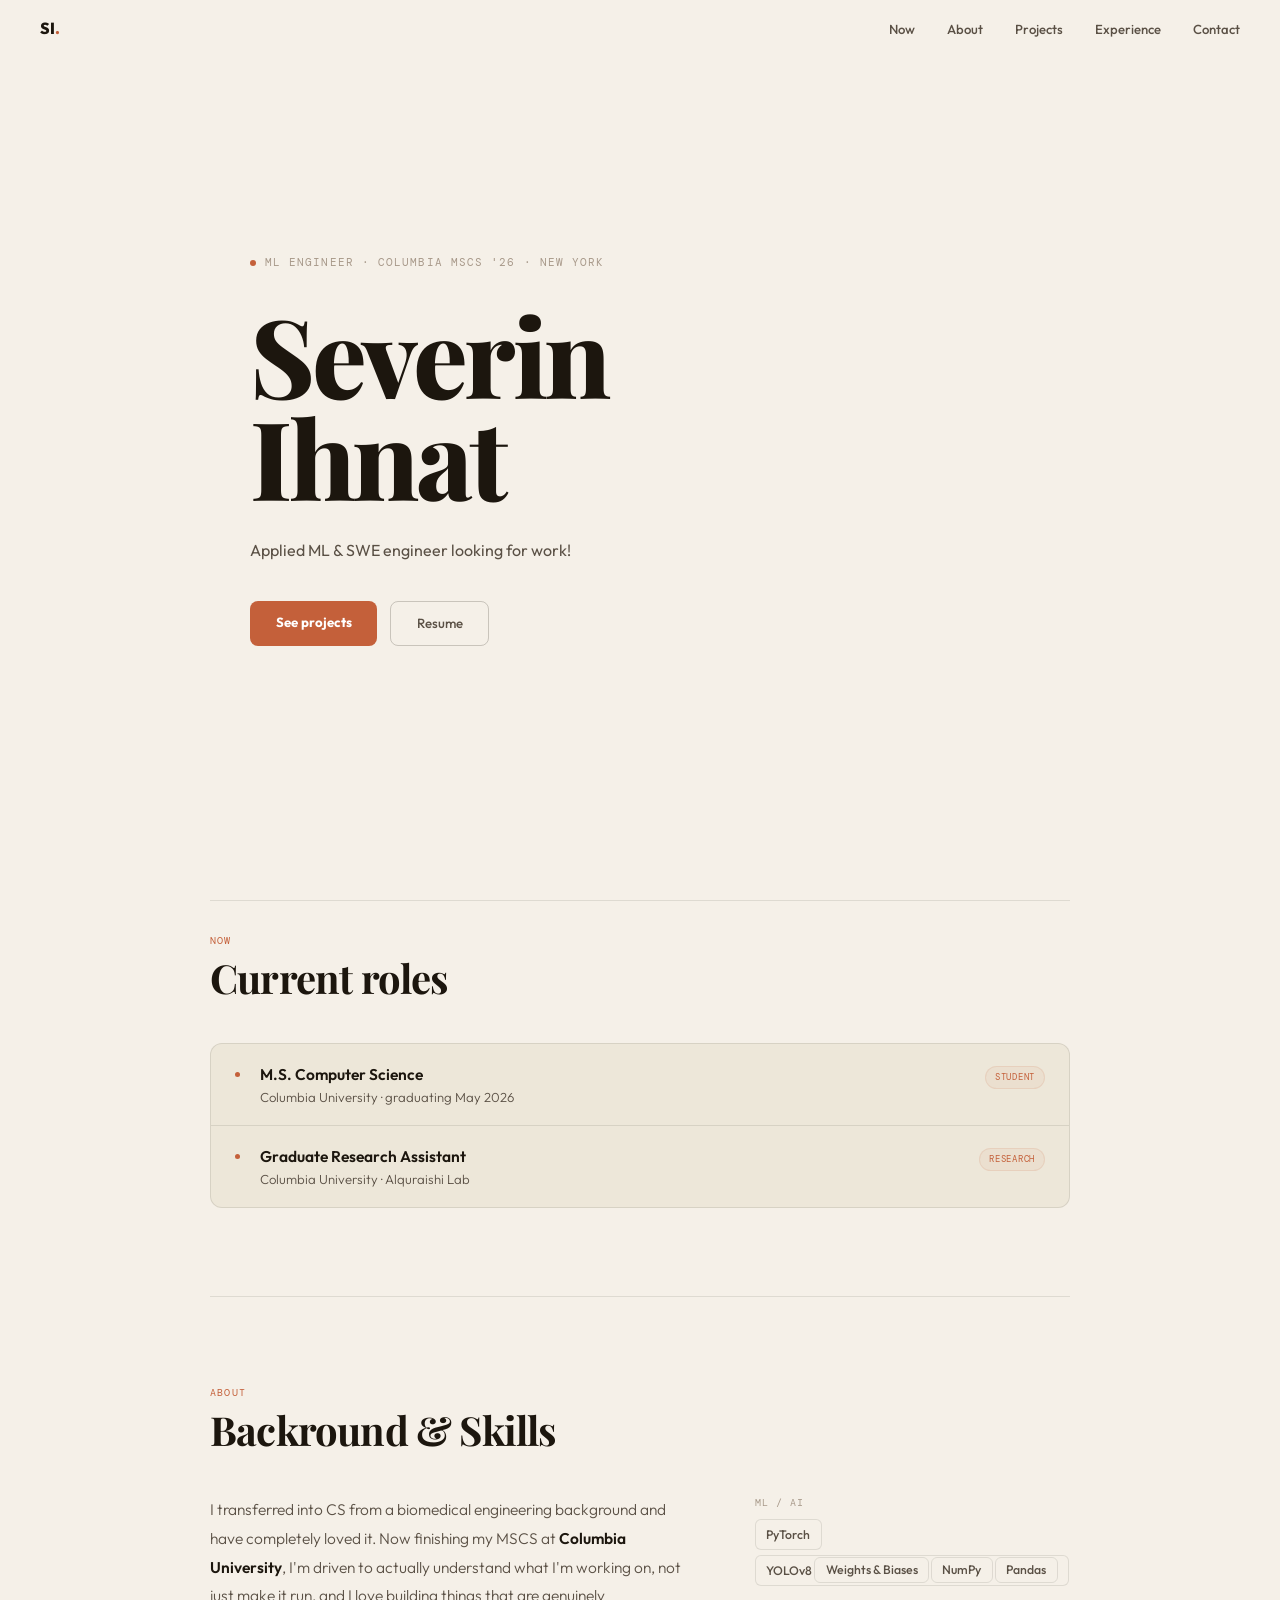
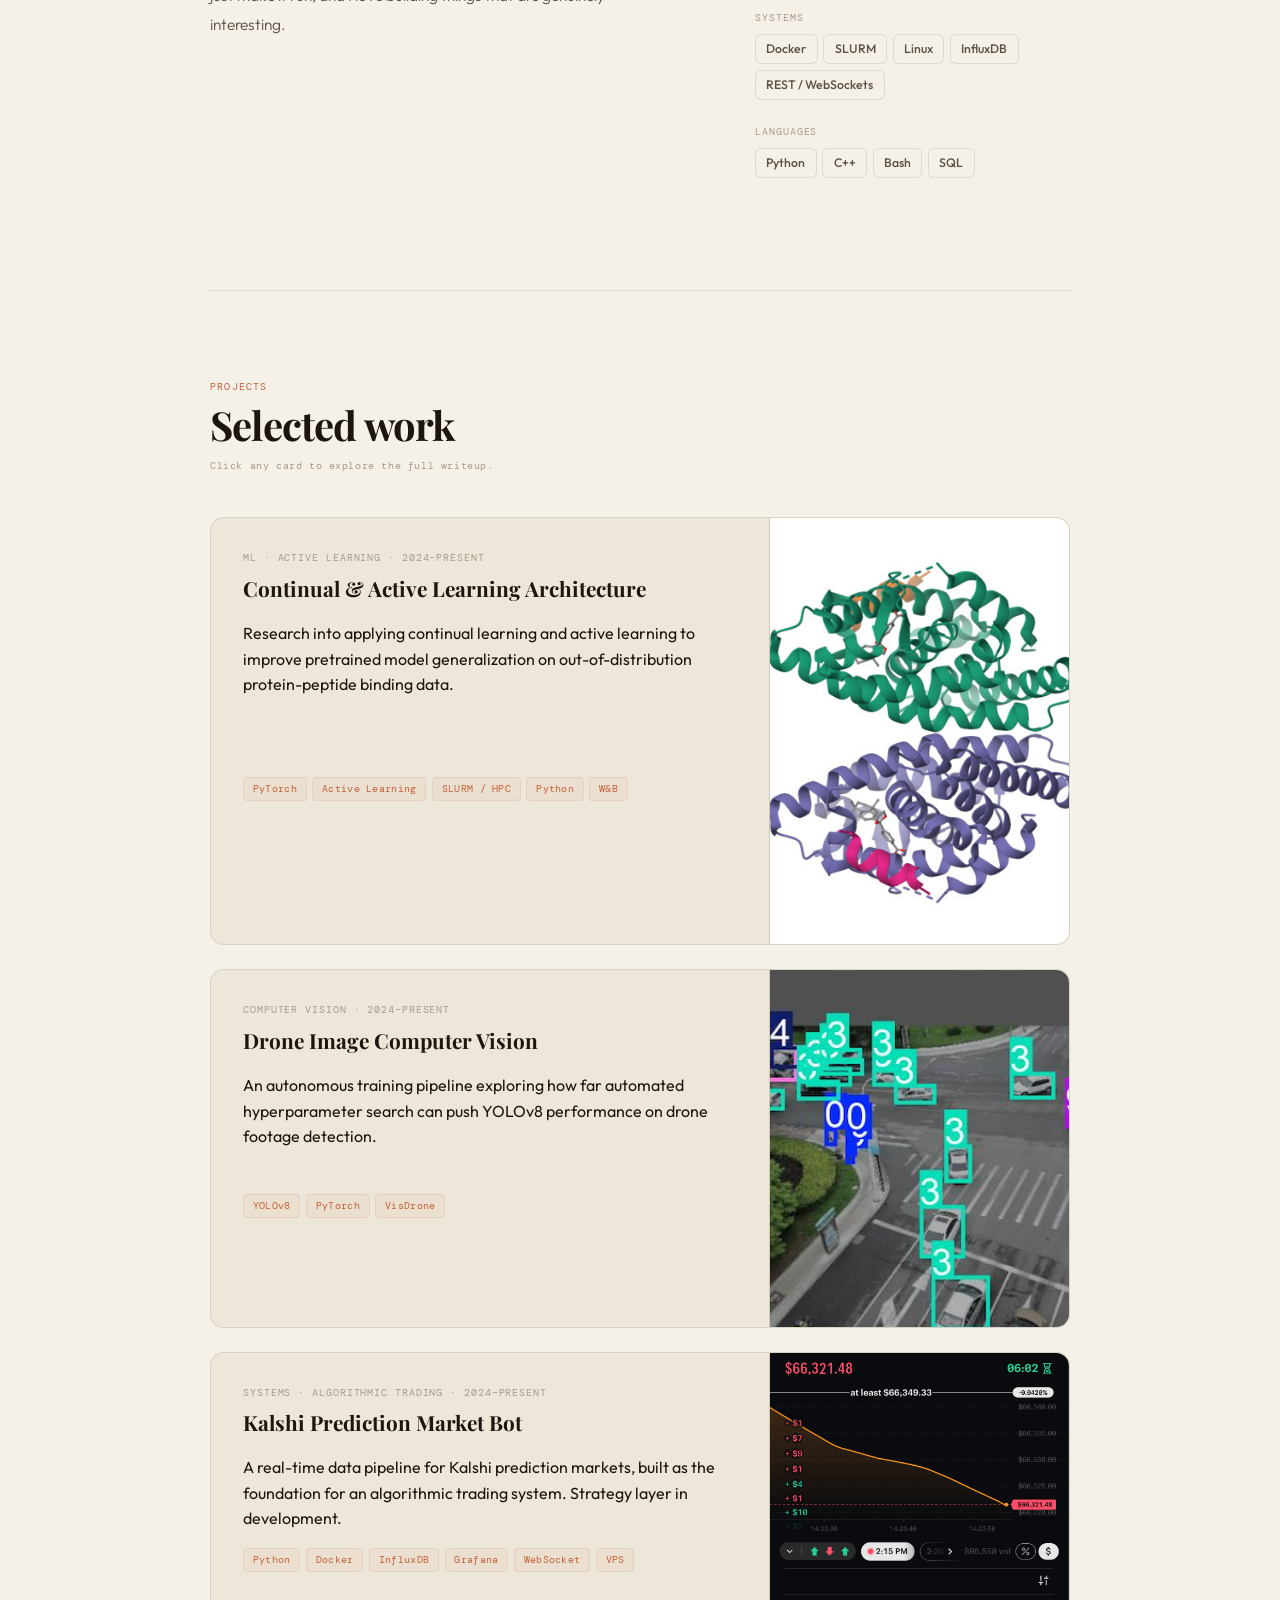
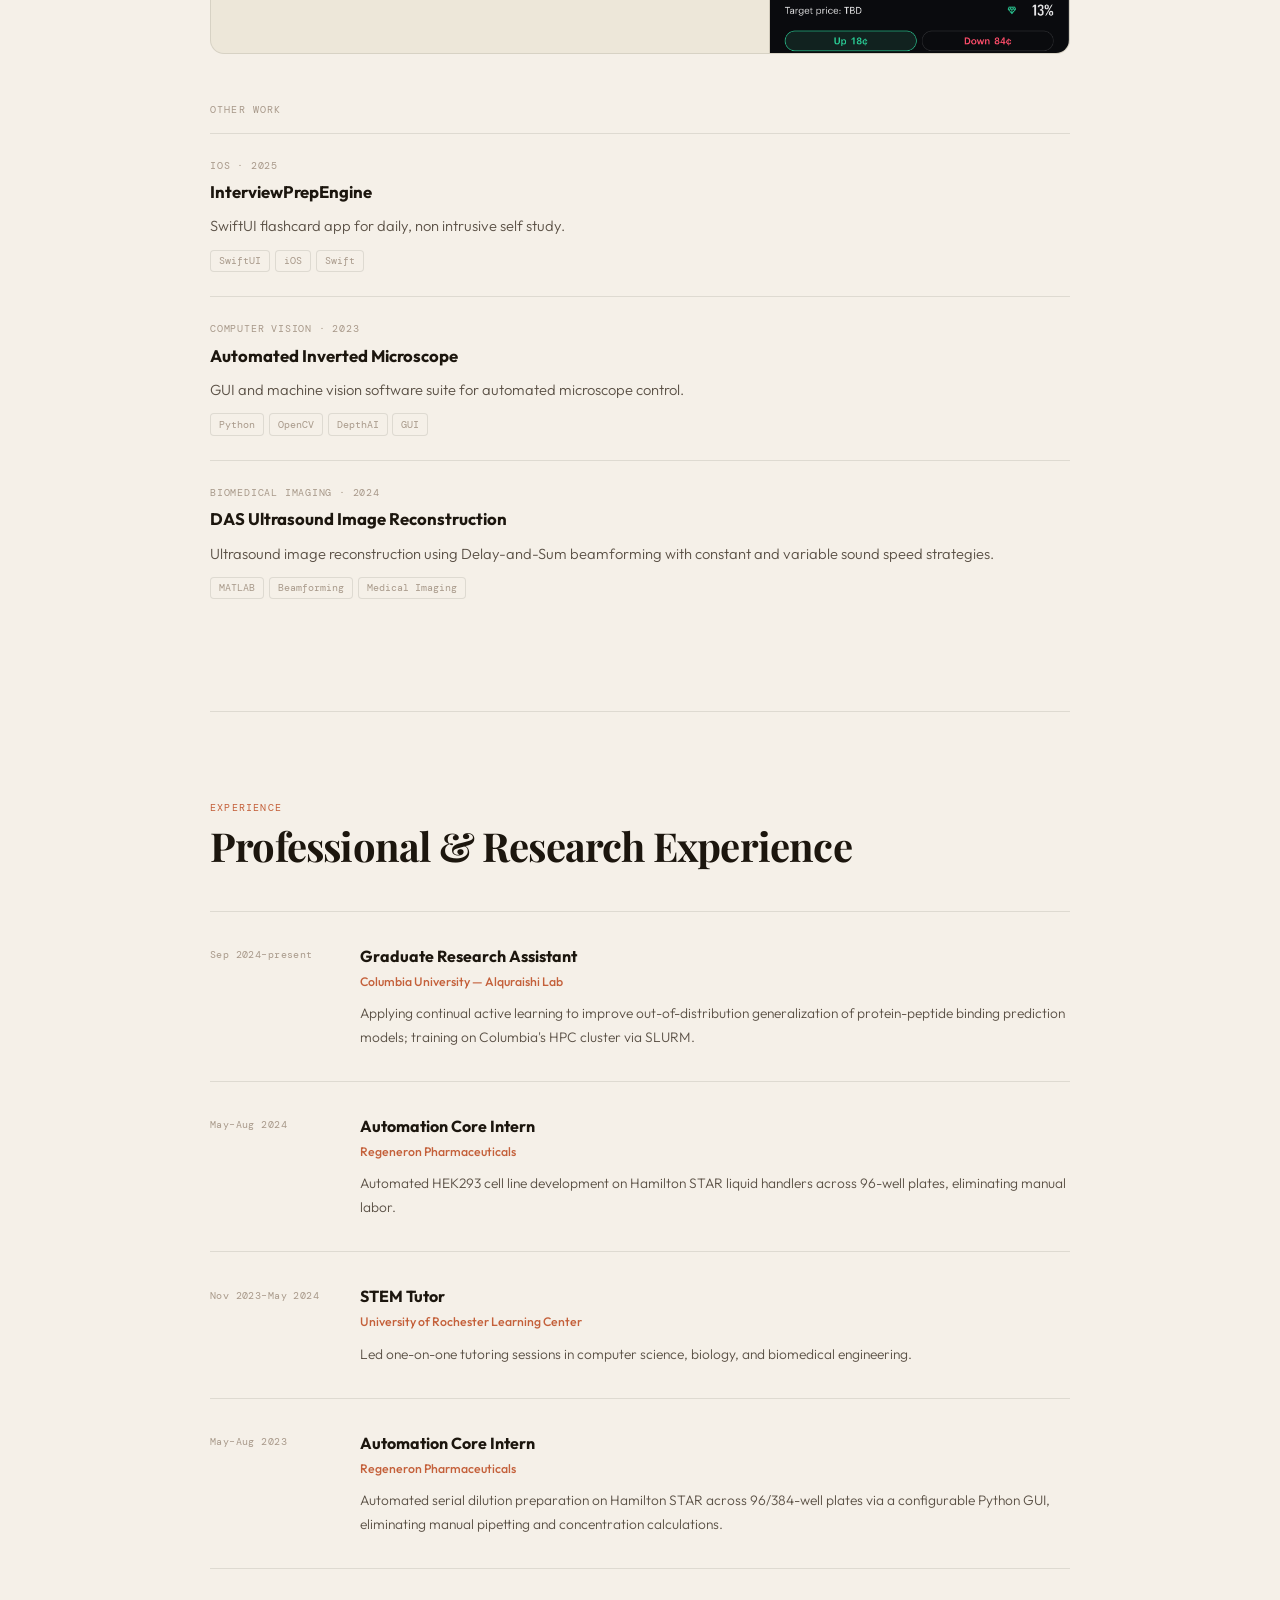
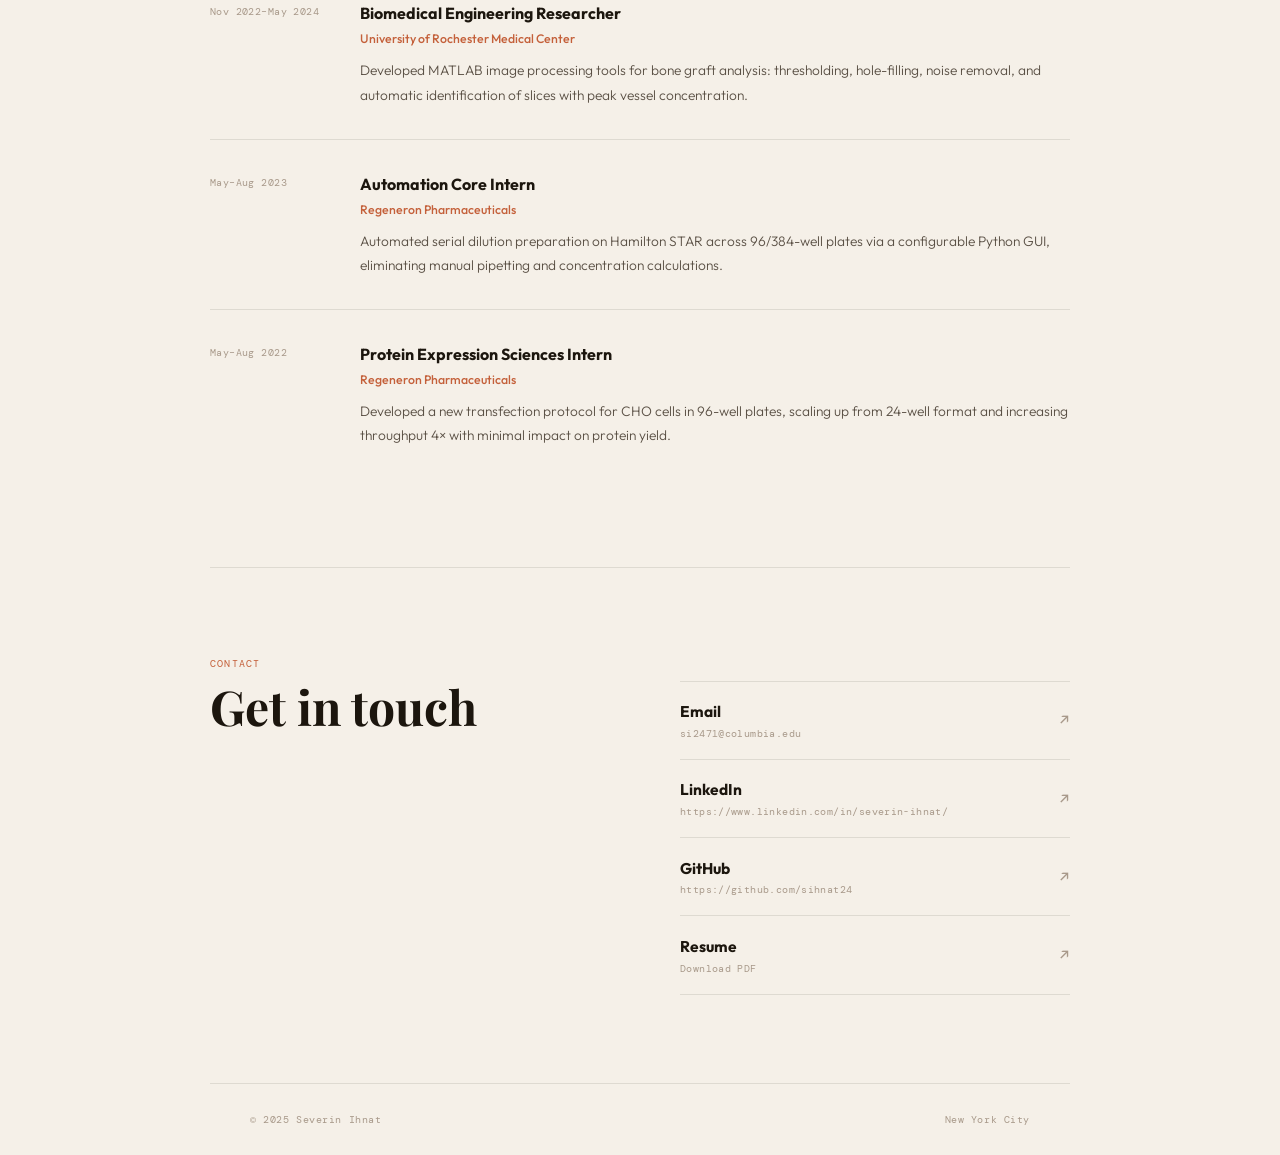
==== commit bb3ca727: "small descr change" ====
--- a/index.html
+++ b/index.html
@@ -180,7 +180,7 @@
 <section id="hero">
   <div class="hero-tag"><span class="hero-dot"></span>ML Engineer · Columbia MSCS '26 · New York</div>
   <h1 class="hero-name">Severin<br /><em>Ihnat</em></h1>
-  <p class="hero-sub">Applied ML engineer looking for work!</p>
+  <p class="hero-sub">Applied ML & SWE engineer looking for work!</p>
   <div class="hero-btns">
     <a href="#projects" class="btn-solid">See projects</a>
     <a href="/resume.pdf" class="btn-ghost">Resume</a>
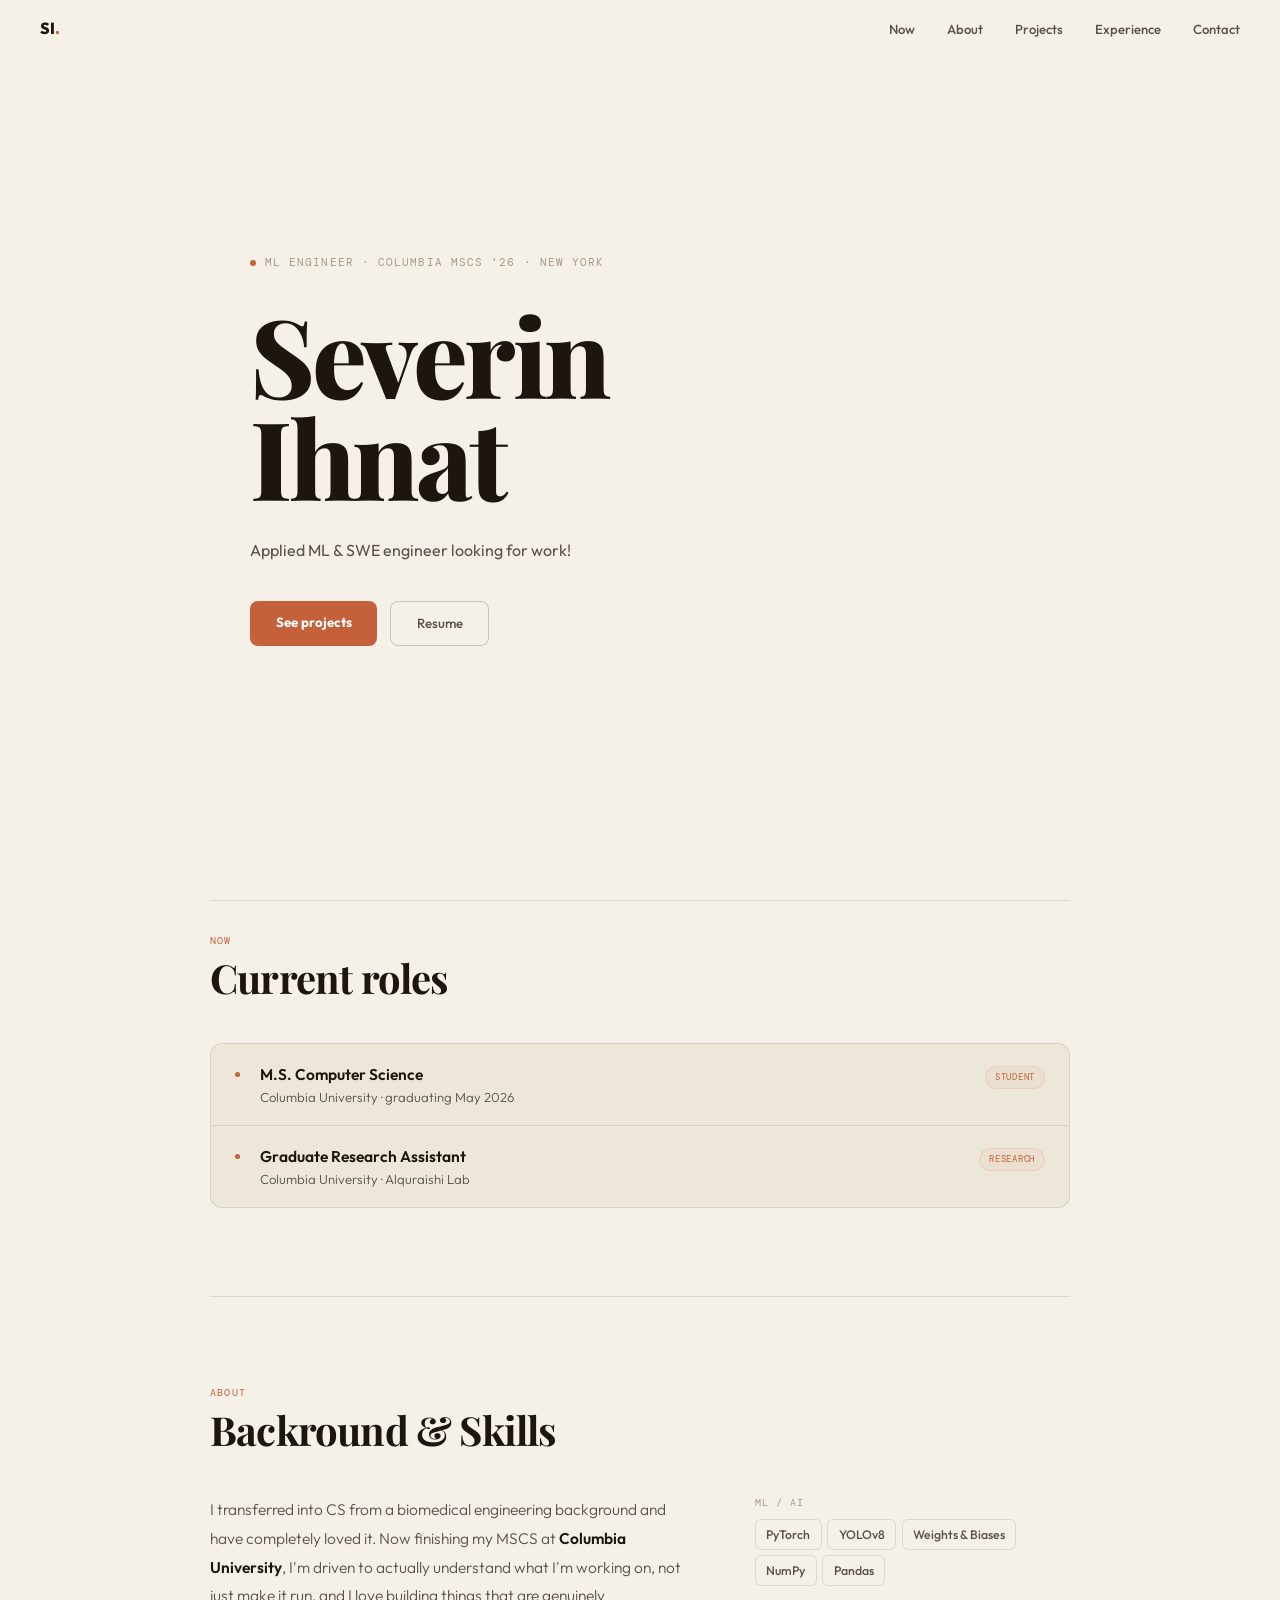
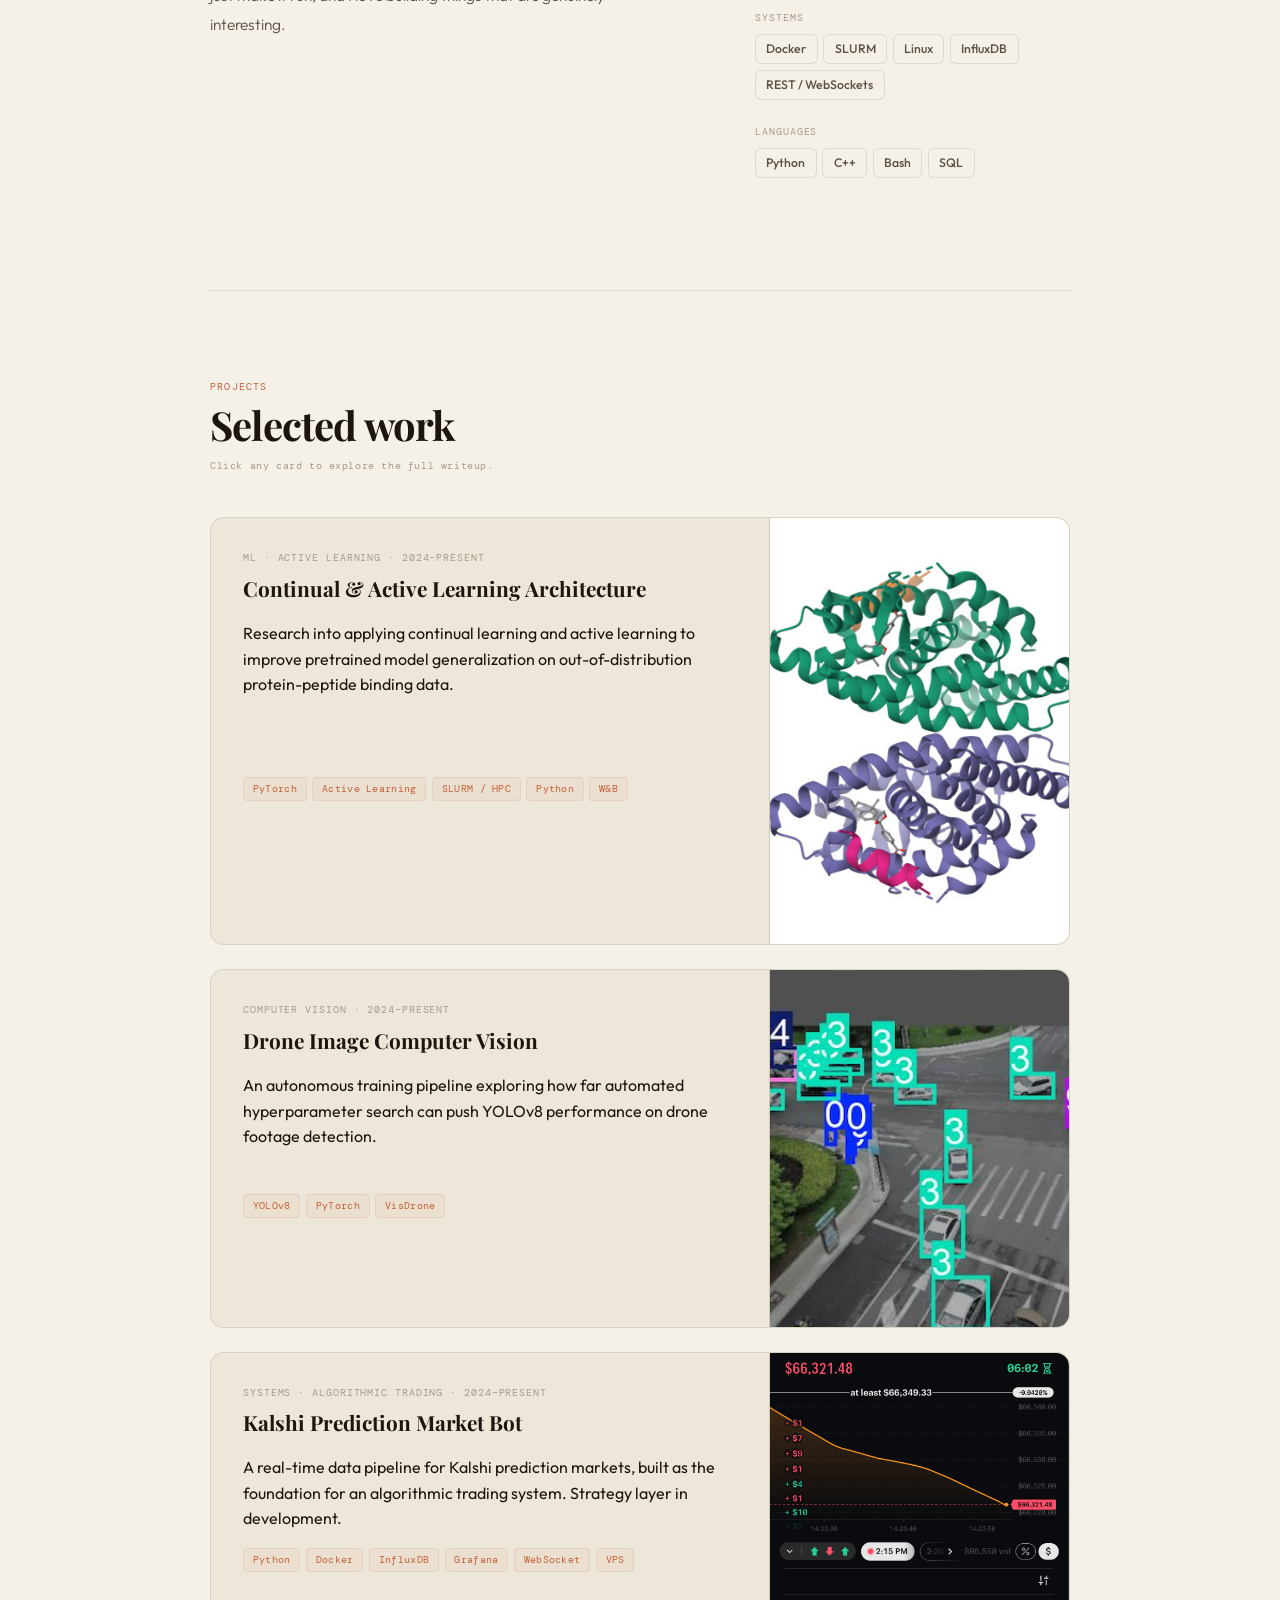
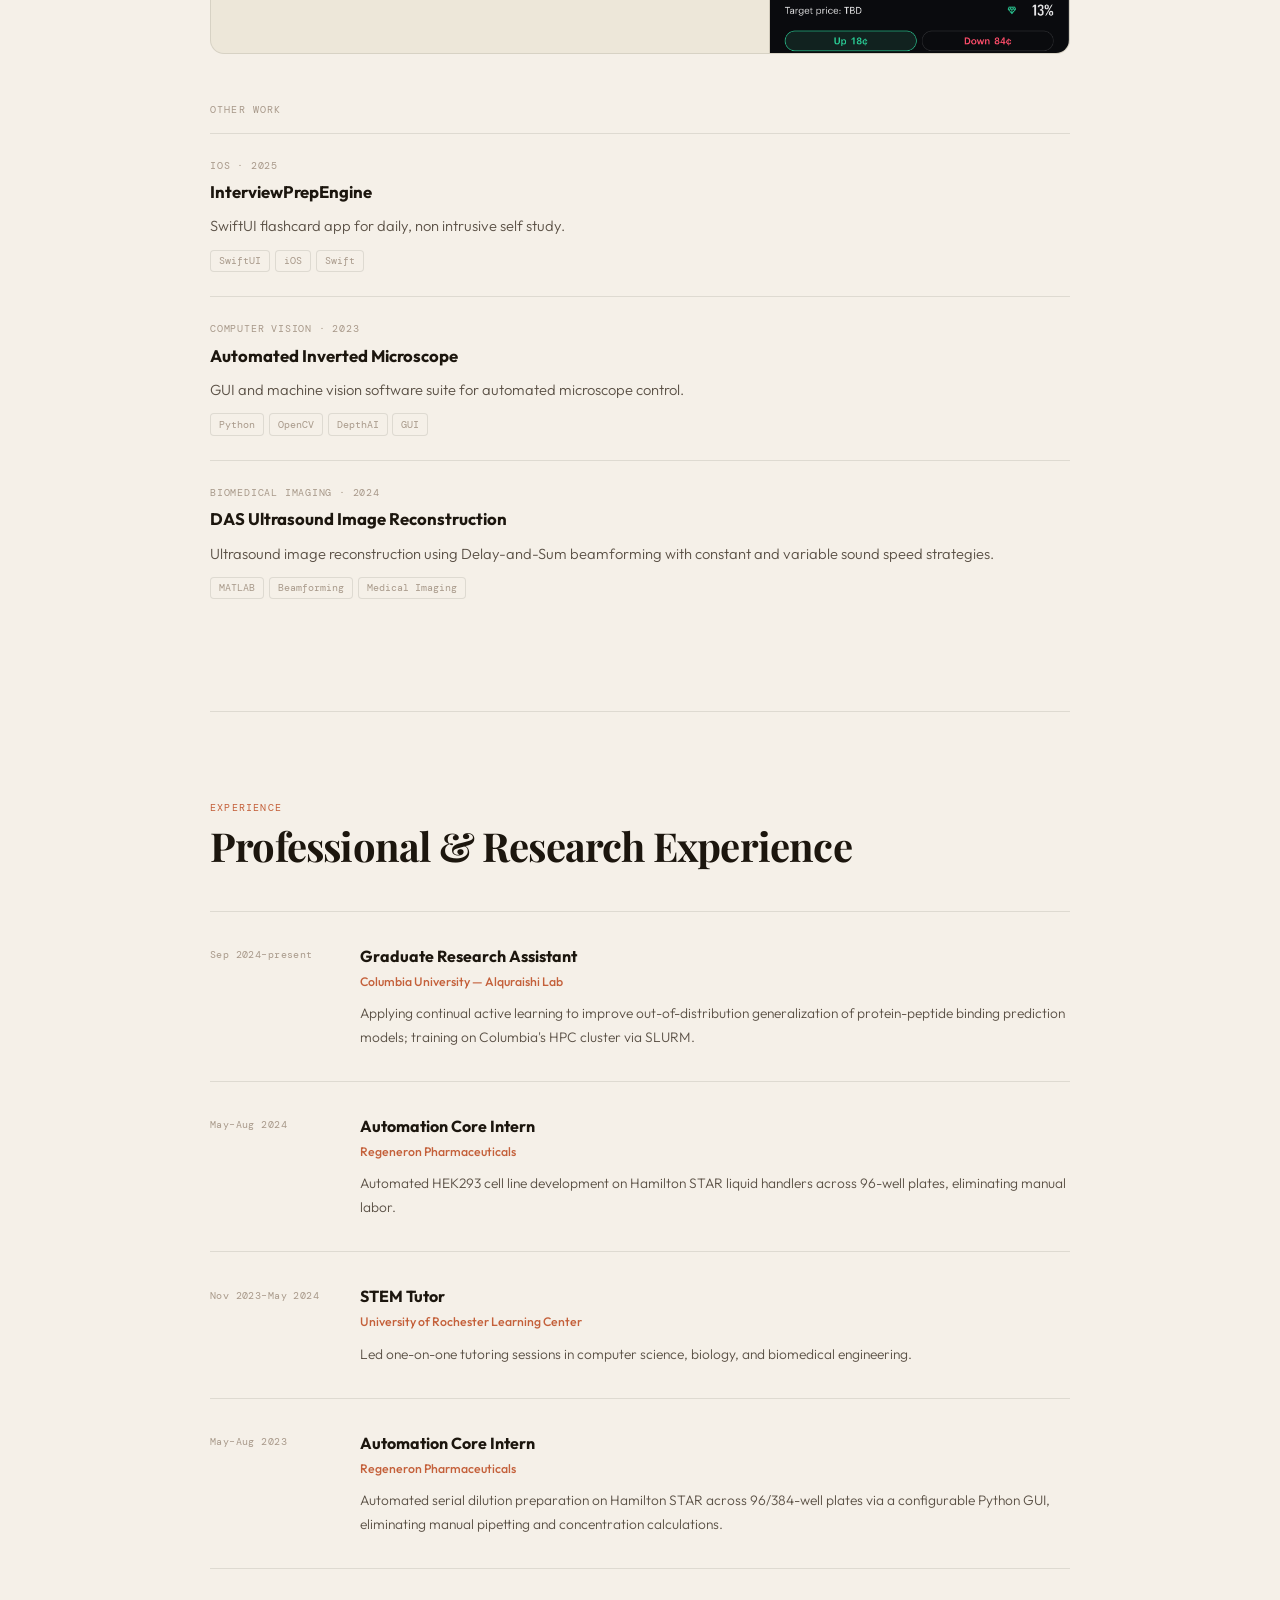
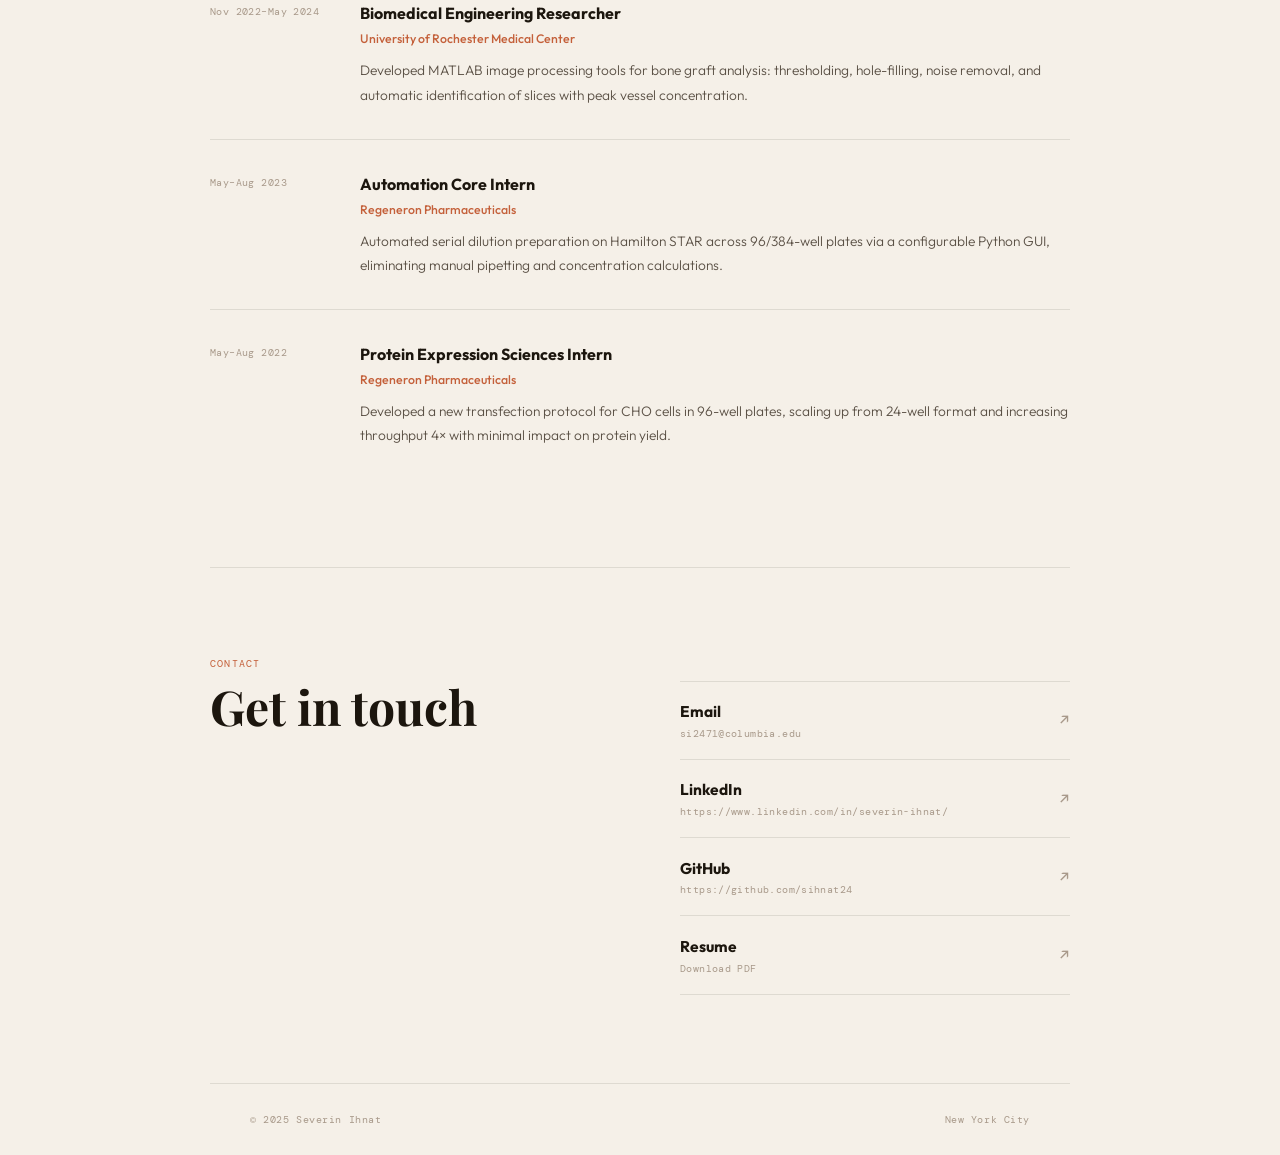
==== commit 94f844e5: "fixed yolov8 span" ====
--- a/index.html
+++ b/index.html
@@ -224,15 +224,14 @@
     <h2 class="sec-title reveal rd1">Backround & Skills</h2>
     <div class="about-cols">
       <div class="about-body reveal rd2">
-      <p>I transferred into CS from a biomedical engineering background and have completely loved it. Now finishing my MSCS at <strong>Columbia University</strong>, I'm driven to actually understand what I'm working on, not just make it run, and I love building things that are genuinely interesting.</p>
-      
-    </div>
+        <p>I transferred into CS from a biomedical engineering background and have completely loved it. Now finishing my MSCS at <strong>Columbia University</strong>, I'm driven to actually understand what I'm working on, not just make it run, and I love building things that are genuinely interesting.</p>
+      </div>
       <div class="about-skills reveal rd3">
           <div class="sk-group">
             <p class="sk-label">ML / AI</p>
             <div class="sk-chips">
               <span class="chip">PyTorch</span>
-              <spans class="chip">YOLOv8</span>
+              <span class="chip">YOLOv8</span>
               <span class="chip">Weights & Biases</span>
               <span class="chip">NumPy</span>
               <span class="chip">Pandas</span>
@@ -255,7 +254,6 @@
               <span class="chip">C++</span>
               <span class="chip">Bash</span>
               <span class="chip">SQL</span>
-              
             </div>
           </div>
         </div>
